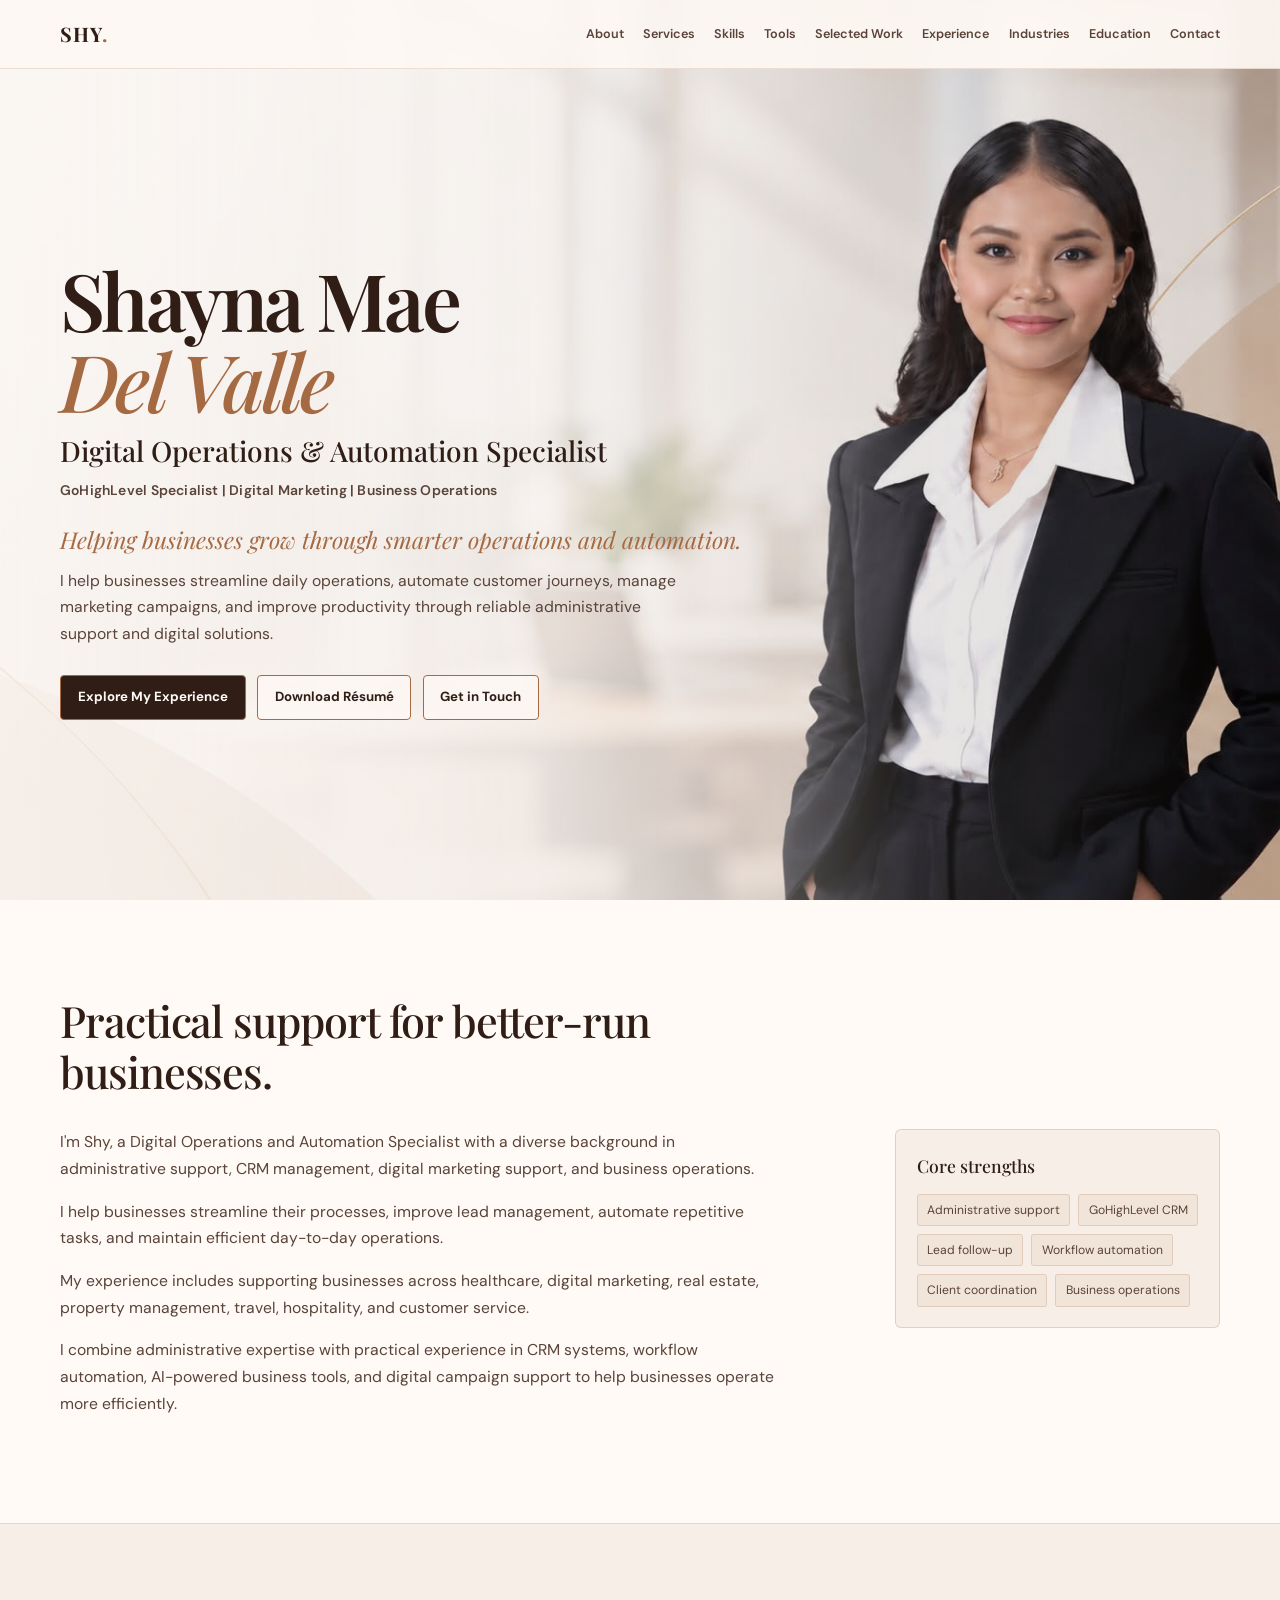
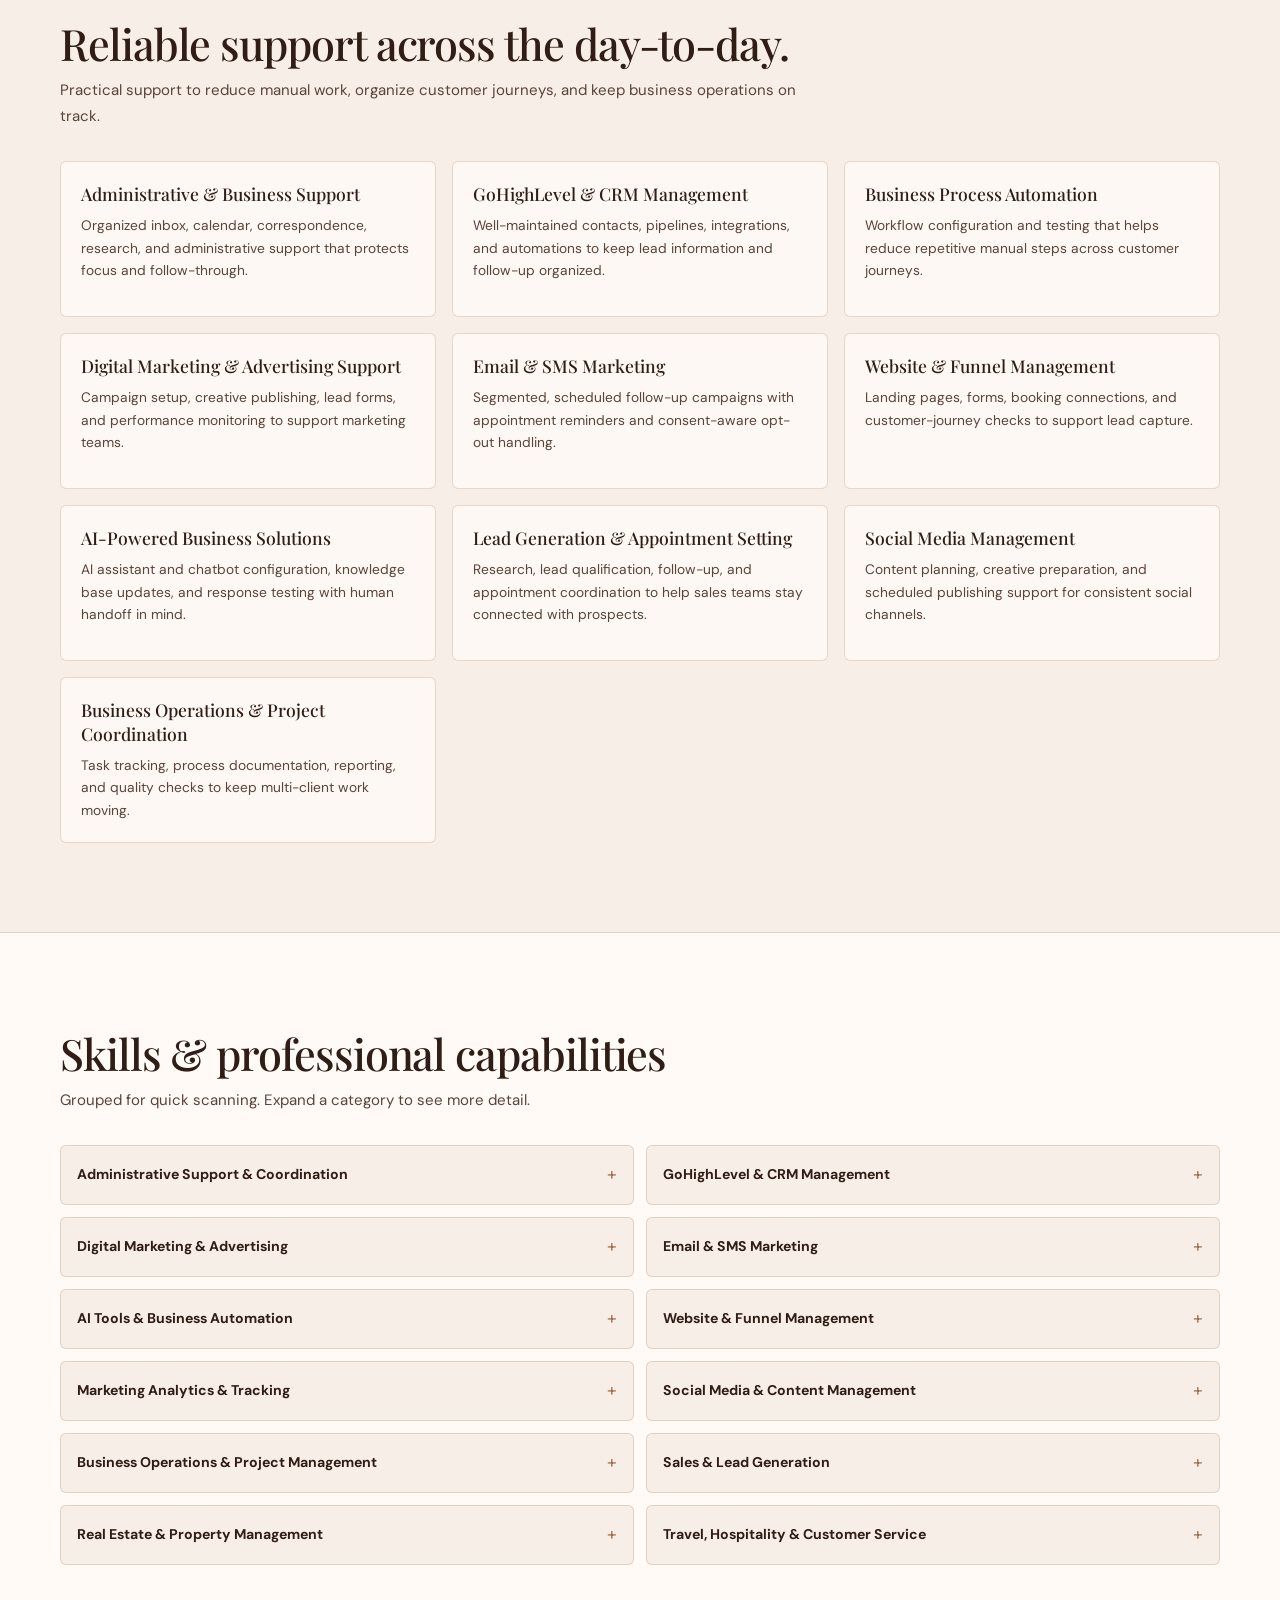
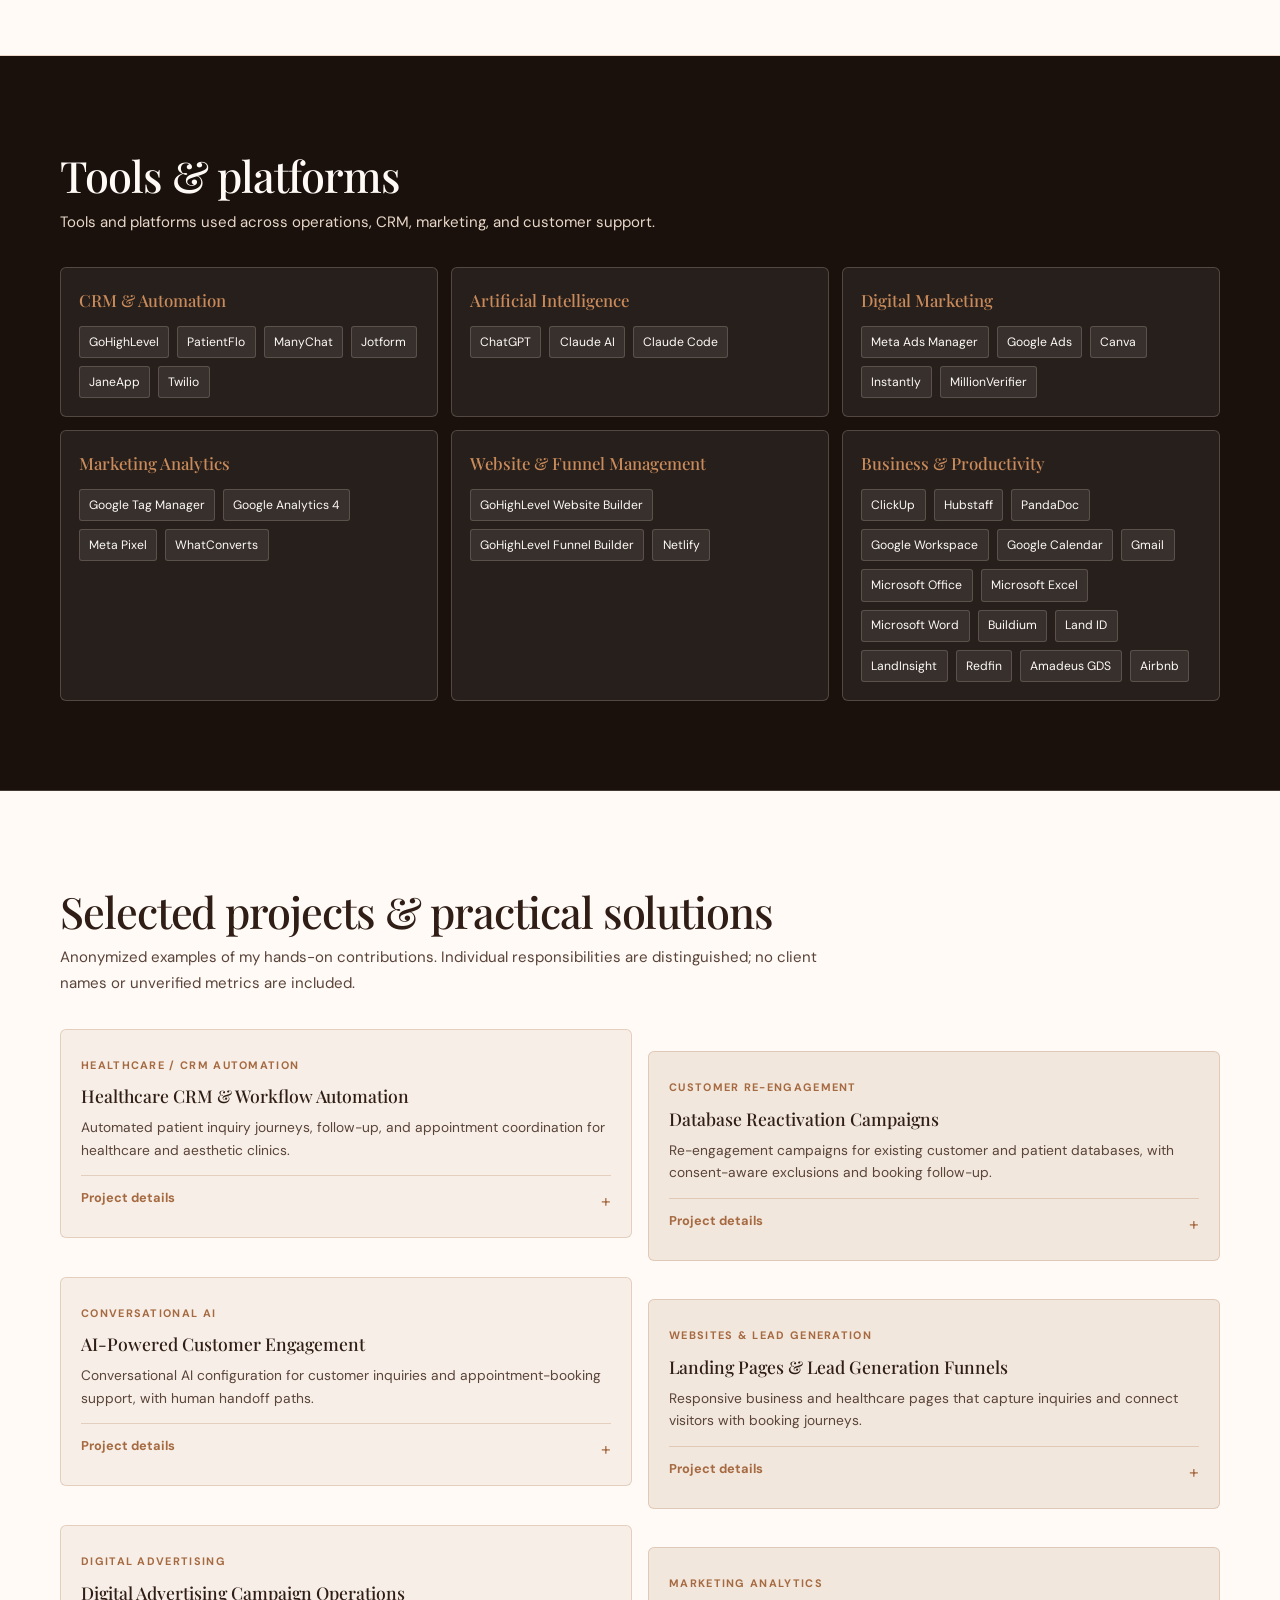
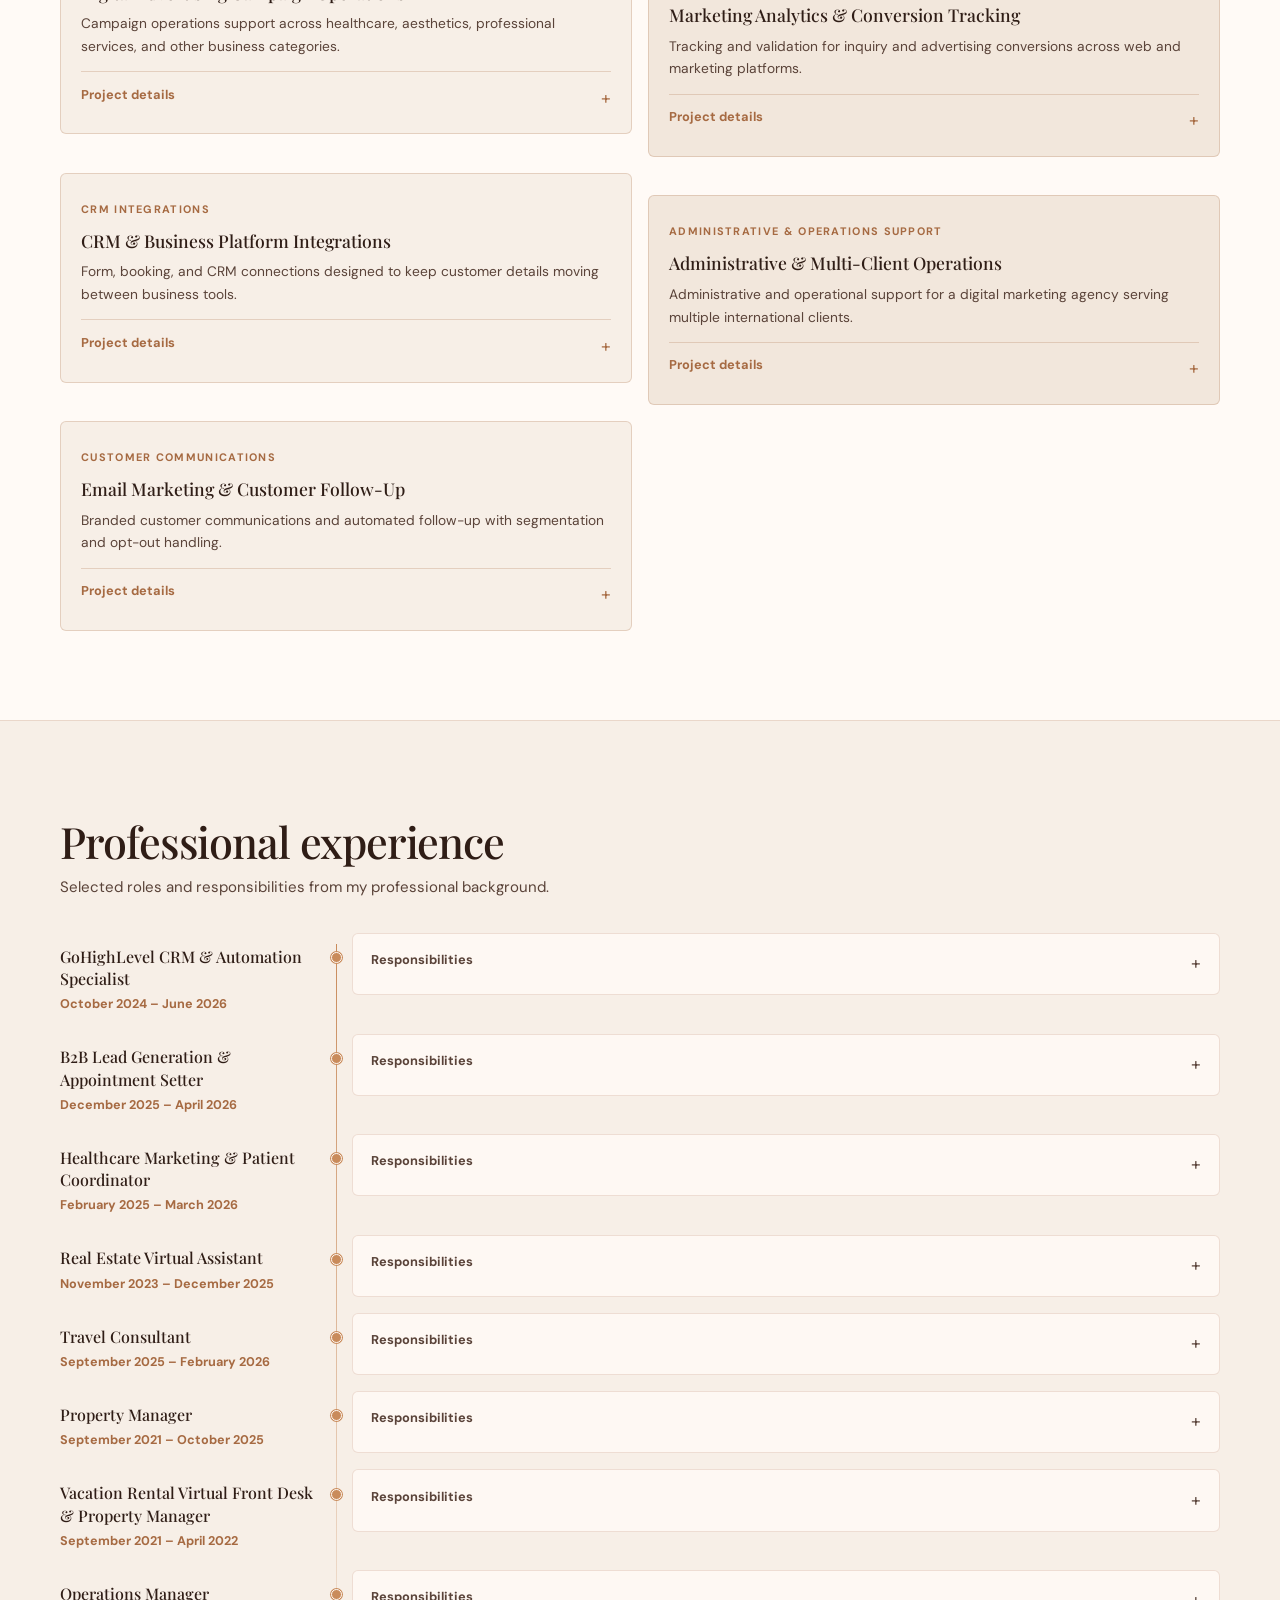
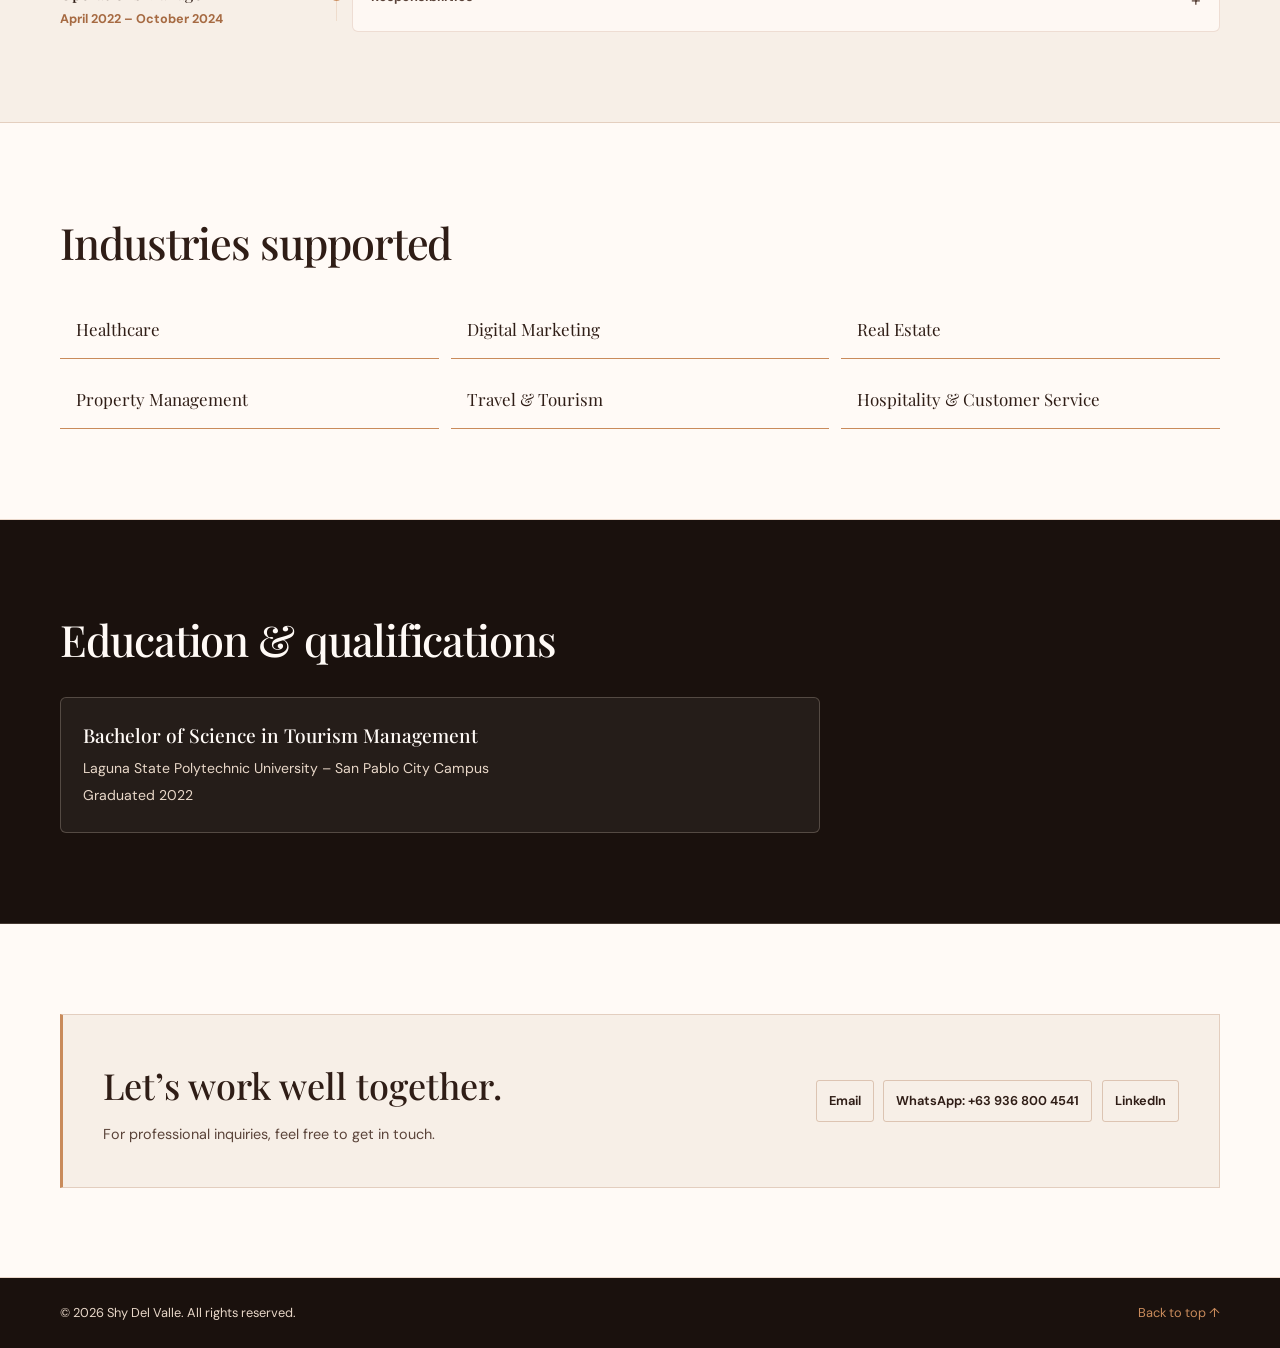
==== index.html @ bc43f256 "Add files via upload" ====
<!DOCTYPE html>
<html lang="en">
<head>
    <meta charset="UTF-8">
    <meta name="viewport" content="width=device-width, initial-scale=1">
    <meta name="description" content="Shayna Mae Del Valle is a Digital Operations & Automation Specialist with experience in administrative support, GoHighLevel CRM, marketing support, and business operations.">
    <meta name="theme-color" content="#1a110d">
    <title>Shayna Mae Del Valle | Digital Operations &amp; Automation Specialist</title>
    <link rel="stylesheet" href="portfolio.css">
    <link rel="preconnect" href="https://fonts.googleapis.com">
    <link rel="preconnect" href="https://fonts.gstatic.com" crossorigin>
    <link href="https://fonts.googleapis.com/css2?family=DM+Sans:wght@400;500;600;700&family=Playfair+Display:ital,wght@0,500;0,600;1,500;1,600&display=swap" rel="stylesheet">
</head>
<body>
    <header class="site-header">
        <div class="container nav-wrap">
            <a class="brand" href="#home" aria-label="Shy Del Valle, home">SHY<span>.</span></a>
            <nav class="site-nav" aria-label="Main navigation">
                <a href="#about">About</a>
                <a href="#services">Services</a>
                <a href="#skills">Skills</a>
                <a href="#tools">Tools</a>
                <a href="#work">Selected Work</a>
                <a href="#experience">Experience</a>
                <a href="#industries">Industries</a>
                <a href="#education">Education</a>
                <a href="#contact">Contact</a>
            </nav>
        </div>
    </header>

    <main>
        <section class="hero" id="home">
            <div class="container hero-grid">
                <div class="hero-content">
                    <h1>Shayna Mae <span>Del Valle</span></h1>
                    <p class="hero-title">Digital Operations &amp; Automation Specialist</p>
                    <p class="hero-specialties">GoHighLevel Specialist <span aria-hidden="true">|</span> Digital Marketing <span aria-hidden="true">|</span> Business Operations</p>
                    <p class="hero-manifesto">Helping businesses grow through smarter operations and automation.</p>
                    <p class="hero-copy">I help businesses streamline daily operations, automate customer journeys, manage marketing campaigns, and improve productivity through reliable administrative support and digital solutions.</p>
                    <div class="button-row">
                        <a class="button button-primary" href="#experience">Explore My Experience</a>
                        <a class="button button-quiet" href="resume-shayna-mae-del-valle.txt" download>Download Résumé</a>
                        <a class="button button-quiet" href="#contact">Get in Touch</a>
                    </div>
                </div>
            </div>
        </section>

        <section class="page-section" id="about">
            <div class="container">
                <div class="section-heading">
                    <h2>Practical support for better-run businesses.</h2>
                </div>
                <div class="about-grid">
                    <div class="about-copy">
                        <p>I'm Shy, a Digital Operations and Automation Specialist with a diverse background in administrative support, CRM management, digital marketing support, and business operations.</p>
                        <p>I help businesses streamline their processes, improve lead management, automate repetitive tasks, and maintain efficient day-to-day operations.</p>
                        <p>My experience includes supporting businesses across healthcare, digital marketing, real estate, property management, travel, hospitality, and customer service.</p>
                        <p>I combine administrative expertise with practical experience in CRM systems, workflow automation, AI-powered business tools, and digital campaign support to help businesses operate more efficiently.</p>
                    </div>
                    <aside class="fact-panel" aria-label="Core strengths">
                        <h3>Core strengths</h3>
                        <ul class="fact-list">
                            <li>Administrative support</li>
                            <li>GoHighLevel CRM</li>
                            <li>Lead follow-up</li>
                            <li>Workflow automation</li>
                            <li>Client coordination</li>
                            <li>Business operations</li>
                        </ul>
                    </aside>
                </div>
            </div>
        </section>

        <section class="page-section" id="services">
            <div class="container">
                <div class="section-heading">
                    <h2>Reliable support across the day-to-day.</h2>
                    <p>Practical support to reduce manual work, organize customer journeys, and keep business operations on track.</p>
                </div>
                <div class="card-grid">
                    <article class="service-card">
                        <h3>Administrative &amp; Business Support</h3>
                        <p>Organized inbox, calendar, correspondence, research, and administrative support that protects focus and follow-through.</p>
                    </article>
                    <article class="service-card">
                        <h3>GoHighLevel &amp; CRM Management</h3>
                        <p>Well-maintained contacts, pipelines, integrations, and automations to keep lead information and follow-up organized.</p>
                    </article>
                    <article class="service-card">
                        <h3>Business Process Automation</h3>
                        <p>Workflow configuration and testing that helps reduce repetitive manual steps across customer journeys.</p>
                    </article>
                    <article class="service-card">
                        <h3>Digital Marketing &amp; Advertising Support</h3>
                        <p>Campaign setup, creative publishing, lead forms, and performance monitoring to support marketing teams.</p>
                    </article>
                    <article class="service-card">
                        <h3>Email &amp; SMS Marketing</h3>
                        <p>Segmented, scheduled follow-up campaigns with appointment reminders and consent-aware opt-out handling.</p>
                    </article>
                    <article class="service-card">
                        <h3>Website &amp; Funnel Management</h3>
                        <p>Landing pages, forms, booking connections, and customer-journey checks to support lead capture.</p>
                    </article>
                    <article class="service-card">
                        <h3>AI-Powered Business Solutions</h3>
                        <p>AI assistant and chatbot configuration, knowledge base updates, and response testing with human handoff in mind.</p>
                    </article>
                    <article class="service-card">
                        <h3>Lead Generation &amp; Appointment Setting</h3>
                        <p>Research, lead qualification, follow-up, and appointment coordination to help sales teams stay connected with prospects.</p>
                    </article>
                    <article class="service-card">
                        <h3>Social Media Management</h3>
                        <p>Content planning, creative preparation, and scheduled publishing support for consistent social channels.</p>
                    </article>
                    <article class="service-card">
                        <h3>Business Operations &amp; Project Coordination</h3>
                        <p>Task tracking, process documentation, reporting, and quality checks to keep multi-client work moving.</p>
                    </article>
                </div>
            </div>
        </section>

        <section class="page-section" id="skills">
            <div class="container">
                <div class="section-heading">
                    <h2>Skills &amp; professional capabilities</h2>
                    <p>Grouped for quick scanning. Expand a category to see more detail.</p>
                </div>
                <div class="skills-list">
                    <details class="skill-group">
                        <summary>Administrative Support &amp; Coordination</summary>
                        <ul>
                            <li>Administrative support</li><li>Email and inbox management</li>
                            <li>Calendar management</li><li>Appointment scheduling</li>
                            <li>Meeting coordination</li><li>Business correspondence</li>
                            <li>Travel arrangements</li><li>Data entry</li><li>Online research</li>
                            <li>Document management</li><li>Presentation preparation</li>
                            <li>Task prioritization</li><li>Personal and business assistance</li>
                        </ul>
                    </details>
                    <details class="skill-group">
                        <summary>GoHighLevel &amp; CRM Management</summary>
                        <ul>
                            <li>GoHighLevel</li><li>PatientFlo</li><li>CRM setup and management</li>
                            <li>Workflow automation</li><li>Conditional logic and triggers</li>
                            <li>Pipeline and opportunity management</li><li>Contact management</li>
                            <li>Contact segmentation and tagging</li><li>Lead nurturing</li>
                            <li>Appointment booking automation</li><li>Calendar configuration</li>
                            <li>Appointment reminders and no-show follow-up</li><li>Database reactivation</li>
                            <li>Custom fields and values</li><li>Forms and surveys</li>
                            <li>DND and SMS opt-out management</li><li>A2P registration support</li>
                            <li>Multi-account CRM management</li><li>CRM troubleshooting</li>
                            <li>Webhook configuration</li><li>Third-party integrations</li>
                        </ul>
                    </details>
                    <details class="skill-group">
                        <summary>Digital Marketing &amp; Advertising</summary>
                        <ul>
                            <li>Meta Ads Manager</li><li>Facebook and Instagram advertising</li>
                            <li>Google Ads management support</li><li>Campaign setup and publishing</li>
                            <li>Retargeting</li><li>Bulk ad uploads</li><li>Ad creative management</li>
                            <li>Ad copy implementation</li><li>Audience targeting</li><li>Keyword research</li>
                            <li>Negative keyword management</li><li>Campaign budget configuration</li>
                            <li>Lead generation campaigns</li><li>Lead form configuration</li>
                            <li>Campaign performance monitoring</li><li>Creative testing support</li>
                        </ul>
                    </details>
                    <details class="skill-group">
                        <summary>Email &amp; SMS Marketing</summary>
                        <ul>
                            <li>Email marketing automation</li><li>SMS marketing automation</li>
                            <li>Automated follow-up sequences</li><li>Email template creation</li>
                            <li>Email personalization</li><li>Database reactivation campaigns</li>
                            <li>Contact list segmentation</li><li>Appointment confirmation sequences</li>
                            <li>Appointment reminder sequences</li><li>Cold email campaign support</li>
                            <li>Email verification</li><li>Email deliverability support</li>
                            <li>Unsubscribe management</li>
                            <li>Campaign scheduling</li><li>Time zone-based campaign management</li>
                        </ul>
                    </details>
                    <details class="skill-group">
                        <summary>AI Tools &amp; Business Automation</summary>
                        <ul>
                            <li>ChatGPT</li><li>Claude AI</li><li>Claude Code</li>
                            <li>Prompt engineering</li><li>GoHighLevel Conversation AI</li>
                            <li>Conversational AI configuration</li><li>AI chatbot configuration</li>
                            <li>AI knowledge base management</li><li>AI appointment booking assistants</li>
                            <li>AI response optimization</li><li>AI-assisted content creation</li>
                            <li>AI-assisted business automation</li><li>AI-assisted landing page creation</li>
                            <li>AI-assisted research and documentation</li><li>AI-assisted quality assurance</li>
                        </ul>
                    </details>
                    <details class="skill-group">
                        <summary>Website &amp; Funnel Management</summary>
                        <ul>
                            <li>GoHighLevel Website Builder</li><li>GoHighLevel Funnel Builder</li>
                            <li>Landing page creation</li><li>Lead generation and sales funnels</li>
                            <li>Thank-you pages</li><li>Website content management</li>
                            <li>Website updates and maintenance</li><li>Online booking integrations</li>
                            <li>Form integration and prefilling</li><li>Jotform</li><li>Website publishing</li>
                            <li>Netlify</li><li>Website functionality testing</li><li>Basic SEO support</li>
                            <li>Website conversion optimization support</li>
                        </ul>
                    </details>
                    <details class="skill-group">
                        <summary>Marketing Analytics &amp; Tracking</summary>
                        <ul>
                            <li>Google Tag Manager</li><li>Google Analytics 4</li>
                            <li>Google Ads conversion tracking</li><li>Meta Pixel</li><li>WhatConverts</li>
                            <li>UTM tracking</li><li>Lead attribution</li><li>Form submission tracking</li>
                            <li>Phone call and click tracking</li><li>Conversion monitoring</li>
                            <li>Campaign performance reporting</li><li>Cost per lead analysis</li>
                            <li>Cost per click analysis</li><li>Marketing data analysis</li>
                            <li>Conversion tracking validation</li>
                        </ul>
                    </details>
                    <details class="skill-group">
                        <summary>Social Media &amp; Content Management</summary>
                        <ul>
                            <li>Social media management</li><li>Content scheduling</li>
                            <li>Organic content publishing</li><li>Facebook and Instagram management</li>
                            <li>Canva</li><li>Graphic design support</li><li>Ad creative preparation</li>
                            <li>Content planning</li><li>Caption writing</li>
                            <li>Marketing content creation</li><li>Social media engagement</li>
                        </ul>
                    </details>
                    <details class="skill-group">
                        <summary>Business Operations &amp; Project Management</summary>
                        <ul>
                            <li>ClickUp project management</li><li>Multi-client account coordination</li>
                            <li>Client relationship management</li><li>SOP development and documentation</li>
                            <li>Business process improvement</li><li>Remote team coordination</li>
                            <li>Task and project management</li><li>Operational reporting</li>
                            <li>KPI monitoring</li><li>Quality assurance</li><li>Workflow testing</li>
                            <li>Client onboarding support</li><li>Project coordination</li>
                            <li>Business automation</li>
                        </ul>
                    </details>
                    <details class="skill-group">
                        <summary>Sales &amp; Lead Generation</summary>
                        <ul>
                            <li>Lead generation</li><li>Appointment setting</li><li>Lead qualification</li>
                            <li>Lead follow-up</li><li>Prospect research</li>
                            <li>Cold outreach support</li>
                            <li>Customer relationship management</li><li>Sales administrative support</li>
                        </ul>
                    </details>
                    <details class="skill-group">
                        <summary>Real Estate &amp; Property Management</summary>
                        <ul>
                            <li>Property research</li><li>Land ID</li><li>LandInsight</li><li>Redfin</li>
                            <li>Property data scrubbing</li><li>Investor lead generation</li>
                            <li>Tenant management</li><li>Rent collection and tracking</li>
                            <li>Lease management</li><li>Maintenance coordination</li>
                            <li>Financial reporting</li><li>Buildium management</li>
                        </ul>
                    </details>
                    <details class="skill-group">
                        <summary>Travel, Hospitality &amp; Customer Service</summary>
                        <ul>
                            <li>Amadeus GDS</li><li>Flight reservations</li><li>Hotel booking</li>
                            <li>Travel planning</li><li>Itinerary management</li><li>Airbnb management</li>
                            <li>Phone, email, and chat support</li><li>Patient coordination</li>
                            <li>Guest management</li><li>Customer service</li>
                        </ul>
                    </details>
                </div>
            </div>
        </section>

        <section class="page-section" id="tools">
            <div class="container">
                <div class="section-heading">
                    <h2>Tools &amp; platforms</h2>
                    <p>Tools and platforms used across operations, CRM, marketing, and customer support.</p>
                </div>
                <div class="tools-grid">
                    <div class="tool-group">
                        <h3>CRM &amp; Automation</h3>
                        <ul class="fact-list"><li>GoHighLevel</li><li>PatientFlo</li><li>ManyChat</li><li>Jotform</li><li>JaneApp</li><li>Twilio</li></ul>
                    </div>
                    <div class="tool-group">
                        <h3>Artificial Intelligence</h3>
                        <ul class="fact-list"><li>ChatGPT</li><li>Claude AI</li><li>Claude Code</li></ul>
                    </div>
                    <div class="tool-group">
                        <h3>Digital Marketing</h3>
                        <ul class="fact-list"><li>Meta Ads Manager</li><li>Google Ads</li><li>Canva</li><li>Instantly</li><li>MillionVerifier</li></ul>
                    </div>
                    <div class="tool-group">
                        <h3>Marketing Analytics</h3>
                        <ul class="fact-list"><li>Google Tag Manager</li><li>Google Analytics 4</li><li>Meta Pixel</li><li>WhatConverts</li></ul>
                    </div>
                    <div class="tool-group">
                        <h3>Website &amp; Funnel Management</h3>
                        <ul class="fact-list"><li>GoHighLevel Website Builder</li><li>GoHighLevel Funnel Builder</li><li>Netlify</li></ul>
                    </div>
                    <div class="tool-group">
                        <h3>Business &amp; Productivity</h3>
                        <ul class="fact-list"><li>ClickUp</li><li>Hubstaff</li><li>PandaDoc</li><li>Google Workspace</li><li>Google Calendar</li><li>Gmail</li><li>Microsoft Office</li><li>Microsoft Excel</li><li>Microsoft Word</li><li>Buildium</li><li>Land ID</li><li>LandInsight</li><li>Redfin</li><li>Amadeus GDS</li><li>Airbnb</li></ul>
                    </div>
                </div>
            </div>
        </section>

        <section class="page-section" id="work">
            <div class="container">
                <div class="section-heading">
                    <h2>Selected projects &amp; practical solutions</h2>
                    <p>Anonymized examples of my hands-on contributions. Individual responsibilities are distinguished; no client names or unverified metrics are included.</p>
                </div>
                <div class="project-grid">
                    <article class="project-card">
                        <span class="project-type">Healthcare / CRM automation</span>
                        <h3>Healthcare CRM &amp; Workflow Automation</h3>
                        <p>Automated patient inquiry journeys, follow-up, and appointment coordination for healthcare and aesthetic clinics.</p>
                        <details>
                            <summary>Project details</summary>
                            <div class="project-details">
                                <p><strong>Objective:</strong> Organize patient leads and provide consistent, timely follow-up.</p>
                                <p><strong>My responsibilities:</strong> Configure workflows, triggers, pipelines, segmentation, appointment calendars, reminders, no-show follow-up, DND and opt-out settings; test workflows end to end.</p>
                                <p><strong>Tools:</strong> GoHighLevel, PatientFlo, Twilio.</p>
                                <p><strong>Deliverables:</strong> CRM workflows, segmented pipelines, appointment reminders, and tested follow-up journeys.</p>
                                <p><strong>Results:</strong> No verified metrics supplied.</p>
                            </div>
                        </details>
                    </article>
                    <article class="project-card">
                        <span class="project-type">Customer re-engagement</span>
                        <h3>Database Reactivation Campaigns</h3>
                        <p>Re-engagement campaigns for existing customer and patient databases, with consent-aware exclusions and booking follow-up.</p>
                        <details>
                            <summary>Project details</summary>
                            <div class="project-details">
                                <p><strong>Objective:</strong> Reconnect with existing contacts and make it easy to respond or book.</p>
                                <p><strong>My responsibilities:</strong> Segment contacts, configure email and SMS campaigns, schedule batches, add response and booking paths, manage opt-outs and exclusions, and test before launch.</p>
                                <p><strong>Tools:</strong> GoHighLevel, PatientFlo, SMS and email automation.</p>
                                <p><strong>Deliverables:</strong> Contact segments, scheduled campaign sequences, booking links, and pre-launch checks.</p>
                                <p><strong>Results:</strong> No verified metrics supplied.</p>
                            </div>
                        </details>
                    </article>
                    <article class="project-card">
                        <span class="project-type">Conversational AI</span>
                        <h3>AI-Powered Customer Engagement</h3>
                        <p>Conversational AI configuration for customer inquiries and appointment-booking support, with human handoff paths.</p>
                        <details>
                            <summary>Project details</summary>
                            <div class="project-details">
                                <p><strong>Objective:</strong> Support common inquiries and booking requests while allowing escalation to a person.</p>
                                <p><strong>My responsibilities:</strong> Configure chatbot instructions, responses, knowledge bases, and booking assistance; add conversation guardrails and handoff processes; troubleshoot inaccurate responses and unwanted interactions.</p>
                                <p><strong>Tools:</strong> GoHighLevel Conversation AI, Claude AI, ChatGPT.</p>
                                <p><strong>Deliverables:</strong> Configured response guidance, maintained knowledge content, and tested booking and escalation flows.</p>
                                <p><strong>Results:</strong> No verified metrics supplied.</p>
                            </div>
                        </details>
                    </article>
                    <article class="project-card">
                        <span class="project-type">Websites &amp; lead generation</span>
                        <h3>Landing Pages &amp; Lead Generation Funnels</h3>
                        <p>Responsive business and healthcare pages that capture inquiries and connect visitors with booking journeys.</p>
                        <details>
                            <summary>Project details</summary>
                            <div class="project-details">
                                <p><strong>Objective:</strong> Provide a clear path from landing page to inquiry or appointment booking.</p>
                                <p><strong>My responsibilities:</strong> Create and update pages, configure forms and thank-you pages, connect calendars and CRMs, set prefilling and redirects, publish pages, and test customer journeys.</p>
                                <p><strong>Tools:</strong> Claude Code, Netlify, GoHighLevel, Jotform.</p>
                                <p><strong>Deliverables:</strong> Published landing pages, lead forms, thank-you pages, booking connections, and tested user flows.</p>
                                <p><strong>Results:</strong> No verified metrics supplied.</p>
                            </div>
                        </details>
                    </article>
                    <article class="project-card">
                        <span class="project-type">Digital advertising</span>
                        <h3>Digital Advertising Campaign Operations</h3>
                        <p>Campaign operations support across healthcare, aesthetics, professional services, and other business categories.</p>
                        <details>
                            <summary>Project details</summary>
                            <div class="project-details">
                                <p><strong>Objective:</strong> Support accurate campaign setup, publishing, and ongoing review.</p>
                                <p><strong>My responsibilities:</strong> Support Meta and Google campaign setup, upload creatives, configure campaign settings and lead forms, update ad copy and negative keywords, check campaigns before launch, monitor activity, and prepare client updates.</p>
                                <p><strong>Tools:</strong> Meta Ads Manager, Google Ads, Canva.</p>
                                <p><strong>Deliverables:</strong> Campaign configurations, published creative, lead forms, pre-launch checks, and performance updates.</p>
                                <p><strong>Results:</strong> No verified metrics supplied.</p>
                            </div>
                        </details>
                    </article>
                    <article class="project-card">
                        <span class="project-type">Marketing analytics</span>
                        <h3>Marketing Analytics &amp; Conversion Tracking</h3>
                        <p>Tracking and validation for inquiry and advertising conversions across web and marketing platforms.</p>
                        <details>
                            <summary>Project details</summary>
                            <div class="project-details">
                                <p><strong>Objective:</strong> Help teams monitor enquiry sources and check that conversion events are recorded.</p>
                                <p><strong>My responsibilities:</strong> Configure and validate tracking for thank-you pages, forms, and phone clicks; configure pixels and campaign URLs; troubleshoot discrepancies; prepare summaries using relevant lead and cost metrics.</p>
                                <p><strong>Tools:</strong> Google Tag Manager, Google Analytics 4, Google Ads, Meta Pixel, WhatConverts.</p>
                                <p><strong>Deliverables:</strong> Validated tracking events, campaign URL parameters, troubleshooting notes, and performance summaries.</p>
                                <p><strong>Results:</strong> No verified metrics supplied.</p>
                            </div>
                        </details>
                    </article>
                    <article class="project-card">
                        <span class="project-type">CRM integrations</span>
                        <h3>CRM &amp; Business Platform Integrations</h3>
                        <p>Form, booking, and CRM connections designed to keep customer details moving between business tools.</p>
                        <details>
                            <summary>Project details</summary>
                            <div class="project-details">
                                <p><strong>Objective:</strong> Reduce manual entry and support reliable lead follow-up across connected platforms.</p>
                                <p><strong>My responsibilities:</strong> Configure webhooks and form-to-CRM connections, map customer fields, support booking integrations, test lead submissions and follow-up, and troubleshoot integration issues.</p>
                                <p><strong>Tools:</strong> GoHighLevel, PatientFlo, Jotform, JaneApp, webhooks.</p>
                                <p><strong>Deliverables:</strong> Field mappings, connected forms and booking flows, and tested submission-to-follow-up paths.</p>
                                <p><strong>Results:</strong> No verified metrics supplied.</p>
                            </div>
                        </details>
                    </article>
                    <article class="project-card">
                        <span class="project-type">Administrative &amp; operations support</span>
                        <h3>Administrative &amp; Multi-Client Operations</h3>
                        <p>Administrative and operational support for a digital marketing agency serving multiple international clients.</p>
                        <details>
                            <summary>Project details</summary>
                            <div class="project-details">
                                <p><strong>Objective:</strong> Keep business communications, client requests, and implementation work organized.</p>
                                <p><strong>My responsibilities:</strong> Manage business correspondence, appointments, meetings, follow-ups, project tasks, deadlines, SOPs, operational reports, campaign updates, client requests, and quality checks before review.</p>
                                <p><strong>Tools:</strong> ClickUp, Google Workspace, Claude AI, ChatGPT, Hubstaff, PandaDoc.</p>
                                <p><strong>Deliverables:</strong> Coordinated schedules and tasks, documented processes, operational reports, campaign updates, and reviewed work submissions.</p>
                                <p><strong>Results:</strong> No verified metrics supplied.</p>
                            </div>
                        </details>
                    </article>
                    <article class="project-card">
                        <span class="project-type">Customer communications</span>
                        <h3>Email Marketing &amp; Customer Follow-Up</h3>
                        <p>Branded customer communications and automated follow-up with segmentation and opt-out handling.</p>
                        <details>
                            <summary>Project details</summary>
                            <div class="project-details">
                                <p><strong>Objective:</strong> Deliver clear, timely customer communications across email and SMS journeys.</p>
                                <p><strong>My responsibilities:</strong> Create email templates, configure personalized sequences, manage segments and schedules, set unsubscribe and opt-out handling, and test customer journeys.</p>
                                <p><strong>Tools:</strong> GoHighLevel, PatientFlo, Canva.</p>
                                <p><strong>Deliverables:</strong> Branded templates, segmented sequences, scheduled campaigns, opt-out settings, and tested communications.</p>
                                <p><strong>Results:</strong> No verified metrics supplied.</p>
                            </div>
                        </details>
                    </article>
                </div>
            </div>
        </section>

        <section class="page-section" id="experience">
            <div class="container">
                <div class="section-heading">
                    <h2>Professional experience</h2>
                    <p>Selected roles and responsibilities from my professional background.</p>
                </div>
                <div class="timeline">
                    <article class="timeline-item">
                        <div class="timeline-label"><h3>GoHighLevel CRM &amp; Automation Specialist</h3><p class="timeline-date">October 2024 – June 2026</p></div>
                        <div class="timeline-content"><details><summary>Responsibilities</summary><ul><li>Built landing pages and sales funnels using GoHighLevel.</li><li>Created automated workflows for lead nurturing and follow-ups; configured calendars, forms, pipelines, and CRM automations.</li><li>Managed contacts and sales opportunities and assisted clients with GoHighLevel setup and optimization.</li></ul></details></div>
                    </article>
                    <article class="timeline-item">
                        <div class="timeline-label"><h3>B2B Lead Generation &amp; Appointment Setter</h3><p class="timeline-date">December 2025 – April 2026</p></div>
                        <div class="timeline-content"><details><summary>Responsibilities</summary><ul><li>Conducted outbound cold calls, qualified prospects, and identified decision-makers.</li><li>Scheduled sales appointments and updated CRM records with lead and follow-up information.</li><li>Followed up with prospects through phone, email, and SMS and met daily KPIs for calls, appointments, and lead generation.</li></ul></details></div>
                    </article>
                    <article class="timeline-item">
                        <div class="timeline-label"><h3>Healthcare Marketing &amp; Patient Coordinator</h3><p class="timeline-date">February 2025 – March 2026</p></div>
                        <div class="timeline-content"><details><summary>Responsibilities</summary><ul><li>Managed patient inquiries, appointment scheduling, CRM records, and follow-ups by phone, email, and SMS.</li><li>Assisted with Meta Ads lead follow-up and conversion and improved appointment scheduling and patient communication.</li></ul></details></div>
                    </article>
                    <article class="timeline-item">
                        <div class="timeline-label"><h3>Real Estate Virtual Assistant</h3><p class="timeline-date">November 2023 – December 2025</p></div>
                        <div class="timeline-content"><details><summary>Responsibilities</summary><ul><li>Generated seller and investor leads through outbound calling, qualified property owners, and scheduled acquisition appointments.</li><li>Researched properties using Land ID, LandInsight, and Redfin; scrubbed and verified property data for lead-generation campaigns and maintained CRM pipelines.</li><li>Assisted with property management and guest communication.</li></ul></details></div>
                    </article>
                    <article class="timeline-item">
                        <div class="timeline-label"><h3>Travel Consultant</h3><p class="timeline-date">September 2025 – February 2026</p></div>
                        <div class="timeline-content"><details><summary>Responsibilities</summary><ul><li>Booked domestic and international flights using Amadeus GDS and arranged hotels and travel itineraries.</li><li>Processed reservations, confirmations, and travel documents; assisted clients with travel changes and maintained booking records.</li></ul></details></div>
                    </article>
                    <article class="timeline-item">
                        <div class="timeline-label"><h3>Property Manager</h3><p class="timeline-date">September 2021 – October 2025</p></div>
                        <div class="timeline-content"><details><summary>Responsibilities</summary><ul><li>Managed residential and commercial property operations, ensuring tenant satisfaction and property upkeep; coordinated tenant onboarding, lease renewals, and inquiries.</li><li>Used Buildium for rent tracking, lease management, maintenance coordination, and financial reporting.</li><li>Oversaw rent collection and outstanding balances; coordinated maintenance, inspections, and vendors.</li></ul></details></div>
                    </article>
                    <article class="timeline-item">
                        <div class="timeline-label"><h3>Vacation Rental Virtual Front Desk &amp; Property Manager</h3><p class="timeline-date">September 2021 – April 2022</p></div>
                        <div class="timeline-content"><details><summary>Responsibilities</summary><ul><li>Managed Airbnb listings, pricing, calendars, reservations, and guest communications.</li><li>Organized check-ins and check-outs; coordinated cleaners, maintenance personnel, and vendors.</li><li>Resolved guest concerns, maintained high guest satisfaction, and managed daily operations for multiple vacation rental properties.</li></ul></details></div>
                    </article>
                    <article class="timeline-item">
                        <div class="timeline-label"><h3>Operations Manager</h3><p class="timeline-date">April 2022 – October 2024</p></div>
                        <div class="timeline-content"><details><summary>Responsibilities</summary><ul><li>Managed daily operations for a remote Virtual Assistant team and supervised recruitment, onboarding, and staff training.</li><li>Developed SOPs to improve operational efficiency, monitored KPIs and team productivity, and coordinated directly with clients to support project success.</li><li>Managed scheduling, quality assurance, and team performance.</li></ul></details></div>
                    </article>
                </div>
            </div>
        </section>

        <section class="page-section" id="industries">
            <div class="container">
                <div class="section-heading">
                    <h2>Industries supported</h2>
                </div>
                <ul class="industry-list">
                    <li>Healthcare</li>
                    <li>Digital Marketing</li>
                    <li>Real Estate</li>
                    <li>Property Management</li>
                    <li>Travel &amp; Tourism</li>
                    <li>Hospitality &amp; Customer Service</li>
                </ul>
            </div>
        </section>

        <section class="page-section" id="education">
            <div class="container">
                <div class="section-heading">
                    <h2>Education &amp; qualifications</h2>
                </div>
                <article class="education-card">
                    <h3>Bachelor of Science in Tourism Management</h3>
                    <p>Laguna State Polytechnic University – San Pablo City Campus</p>
                    <p>Graduated 2022</p>
                </article>
            </div>
        </section>

        <section class="page-section" id="contact">
            <div class="container">
                <div class="contact-panel">
                    <div>
                        <h2>Let’s work well together.</h2>
                        <p>For professional inquiries, feel free to get in touch.</p>
                    </div>
                    <div class="contact-actions">
                        <a href="mailto:delvalleshaynamae@gmail.com">Email</a>
                        <a href="https://wa.me/639368004541" target="_blank" rel="noopener noreferrer">WhatsApp: +63 936 800 4541</a>
                        <a href="https://www.linkedin.com/in/shayna-del-valle-5985b3243/" target="_blank" rel="noopener noreferrer">LinkedIn</a>
                    </div>
                </div>
            </div>
        </section>
    </main>

    <footer class="site-footer">
        <div class="container footer-row">
            <p>© <span id="current-year">2026</span> Shy Del Valle. All rights reserved.</p>
            <a href="#home">Back to top ↑</a>
        </div>
    </footer>
    <script>
        document.getElementById('current-year').textContent = new Date().getFullYear();

        const navLinks = Array.from(document.querySelectorAll('.site-nav a'));
        const sections = document.querySelectorAll('main > section[id]');

        if ('IntersectionObserver' in window) {
            const navObserver = new IntersectionObserver((entries) => {
                const visibleSections = entries
                    .filter(entry => entry.isIntersecting)
                    .sort((a, b) => a.boundingClientRect.top - b.boundingClientRect.top);
                if (!visibleSections.length) return;

                const activeId = visibleSections[0].target.id;
                navLinks.forEach(link => {
                    const isActive = link.hash === `#${activeId}`;
                    link.classList.toggle('active', isActive);
                    if (isActive) link.setAttribute('aria-current', 'location');
                    else link.removeAttribute('aria-current');
                });
            }, { rootMargin: '-20% 0px -65% 0px' });

            sections.forEach(section => navObserver.observe(section));

            if (!window.matchMedia('(prefers-reduced-motion: reduce)').matches) {
                const revealObserver = new IntersectionObserver((entries, observer) => {
                    entries.forEach(entry => {
                        if (!entry.isIntersecting) return;
                        entry.target.classList.add('is-visible');
                        observer.unobserve(entry.target);
                    });
                }, { threshold: 0.08, rootMargin: '0px 0px -24px 0px' });

                document.documentElement.classList.add('reveal-ready');
                document.querySelectorAll('.hero-content, .page-section').forEach(section => {
                    section.classList.add('reveal');
                    revealObserver.observe(section);
                });
            }
        }
    </script>
</body>
</html>
---- portfolio.css ----
:root {
    color-scheme: light;
    --brown: #a66a42;
    --caramel: #c98b5b;
    --espresso: #2f1d16;
    --chocolate: #1a110d;
    --ivory: #fffaf6;
    --beige: #e8d7c8;
    --dark-text: #2c1d17;
    --secondary-text: #5a4339;
    --cream: #f7efe7;
    --line: rgba(166, 106, 66, 0.24);
    --content-width: 1160px;
}

* {
    box-sizing: border-box;
}

html {
    scroll-behavior: smooth;
    scroll-padding-top: 6rem;
}

body {
    position: relative;
    isolation: isolate;
    overflow-x: hidden;
    margin: 0;
    background: var(--ivory);
    color: var(--dark-text);
    font-family: "DM Sans", "Segoe UI", Arial, sans-serif;
    line-height: 1.7;
}

body::before {
    position: fixed;
    inset: 0;
    z-index: -1;
    background-image:
        linear-gradient(rgba(47, 29, 22, 0.12), rgba(47, 29, 22, 0.12)),
        url("images/VA PIC.png");
    background-position: center, 62% center;
    background-size: cover, cover;
    background-repeat: no-repeat;
    content: "";
    pointer-events: none;
}

img {
    display: block;
    max-width: 100%;
}

a {
    color: inherit;
}

a:focus-visible,
summary:focus-visible {
    outline: 2px solid var(--brown);
    outline-offset: 4px;
}

.container {
    width: min(var(--content-width), calc(100% - 3rem));
    margin-inline: auto;
}

.site-header {
    position: sticky;
    top: 0;
    z-index: 20;
    border-bottom: 1px solid rgba(166, 106, 66, 0.18);
    background: rgba(255, 250, 246, 0.91);
    backdrop-filter: blur(12px);
}

.nav-wrap {
    display: flex;
    min-height: 68px;
    align-items: center;
    justify-content: space-between;
    gap: 1.4rem;
}

.brand {
    color: var(--espresso);
    font-family: "Playfair Display", Georgia, serif;
    font-size: 1.25rem;
    font-weight: 700;
    letter-spacing: 0.05em;
    text-decoration: none;
    white-space: nowrap;
}

.brand span {
    color: var(--brown);
}

.site-nav {
    display: flex;
    align-items: center;
    gap: clamp(0.65rem, 1.5vw, 1.2rem);
}

.site-nav a {
    position: relative;
    padding: 0.45rem 0;
    color: var(--secondary-text);
    font-size: 0.79rem;
    font-weight: 600;
    text-decoration: none;
    transition: color 180ms ease;
}

.site-nav a::after {
    position: absolute;
    right: 0;
    bottom: 0.12rem;
    left: 0;
    height: 1px;
    background: var(--brown);
    content: "";
    transform: scaleX(0);
    transform-origin: left;
    transition: transform 180ms ease;
}

.site-nav a:hover,
.site-nav a.active {
    color: var(--espresso);
}

.site-nav a:hover::after,
.site-nav a.active::after {
    transform: scaleX(1);
}

.hero {
    position: relative;
    display: flex;
    min-height: min(850px, calc(100svh - 68px));
    align-items: center;
    overflow: hidden;
    padding: clamp(4rem, 9vw, 7rem) 0;
}

.hero::before {
    position: absolute;
    inset: 0;
    background: linear-gradient(
        90deg,
        rgba(255, 250, 246, 0.82) 0%,
        rgba(255, 250, 246, 0.66) 43%,
        rgba(255, 250, 246, 0.08) 72%,
        transparent 100%
    );
    content: "";
}

.hero-grid {
    position: relative;
    z-index: 1;
}

.hero-content {
    max-width: 760px;
}

.hero h1 {
    max-width: 700px;
    margin: 0.55rem 0 0.7rem;
    color: var(--espresso);
    font-family: "Playfair Display", Georgia, serif;
    font-size: clamp(3.15rem, 6.2vw, 5rem);
    font-weight: 600;
    letter-spacing: -0.045em;
    line-height: 1.02;
}

.hero h1 span {
    display: block;
    color: var(--brown);
    font-style: italic;
    font-weight: 500;
}

.hero-title {
    margin: 0;
    color: var(--espresso);
    font-family: "Playfair Display", Georgia, serif;
    font-size: clamp(1.3rem, 2.4vw, 1.75rem);
    font-weight: 500;
    line-height: 1.35;
}

.hero-specialties {
    max-width: 700px;
    margin: 0.6rem 0 1rem;
    color: var(--secondary-text);
    font-size: 0.87rem;
    font-weight: 600;
    letter-spacing: 0.015em;
}

.hero-manifesto {
    margin: 1.1rem 0 0.5rem;
    color: var(--brown);
    font-family: "Playfair Display", Georgia, serif;
    font-size: clamp(1.15rem, 2vw, 1.45rem);
    font-style: italic;
}

.hero-copy {
    max-width: 630px;
    margin: 0 0 1.7rem;
    color: var(--secondary-text);
    font-size: 0.98rem;
}

.button-row {
    display: flex;
    flex-wrap: wrap;
    gap: 0.7rem;
}

.button {
    display: inline-flex;
    min-height: 44px;
    align-items: center;
    justify-content: center;
    padding: 0.65rem 1.05rem;
    border: 1px solid var(--brown);
    border-radius: 4px;
    color: var(--espresso);
    font-size: 0.83rem;
    font-weight: 700;
    text-decoration: none;
    transition: transform 180ms ease, background 180ms ease, color 180ms ease, box-shadow 180ms ease;
}

.button:hover {
    transform: translateY(-2px);
    box-shadow: 0 5px 14px rgba(47, 29, 22, 0.12);
}

.button-primary {
    background: var(--espresso);
    color: var(--ivory);
}

.button-primary:hover {
    border-color: var(--brown);
    background: var(--brown);
}

.button-quiet {
    background: rgba(255, 250, 246, 0.68);
}

.button-quiet:hover {
    background: var(--ivory);
}

.page-section {
    padding: clamp(4.2rem, 7vw, 6.3rem) 0;
    border-bottom: 1px solid var(--line);
}

.section-heading {
    max-width: 760px;
    margin-bottom: 2rem;
}

.section-heading h2 {
    margin: 0.3rem 0 0.55rem;
    color: var(--espresso);
    font-family: "Playfair Display", Georgia, serif;
    font-size: clamp(1.9rem, 4vw, 2.7rem);
    font-weight: 500;
    letter-spacing: -0.025em;
    line-height: 1.18;
}

.section-heading p {
    margin: 0;
    color: var(--secondary-text);
    font-size: 0.94rem;
}

#about,
#skills,
#work,
#industries {
    background: var(--ivory);
}

#services,
#experience {
    background: var(--cream);
}

#tools,
#education {
    border-color: rgba(232, 215, 200, 0.2);
    background: var(--chocolate);
    color: var(--ivory);
}

#tools .section-heading h2,
#education .section-heading h2 {
    color: var(--ivory);
}

#tools .section-heading p,
#education .section-heading p {
    color: var(--beige);
}

.about-grid {
    display: grid;
    grid-template-columns: minmax(0, 1.4fr) minmax(260px, 0.6fr);
    gap: clamp(2rem, 6vw, 5rem);
    align-items: start;
}

.about-copy {
    max-width: 720px;
}

.about-copy p {
    margin: 0 0 1rem;
    color: var(--secondary-text);
    font-size: 0.98rem;
}

.fact-panel,
.service-card,
.project-card,
.skill-group,
.tool-group,
.timeline-content,
.education-card {
    border: 1px solid var(--line);
    border-radius: 6px;
}

.fact-panel {
    padding: 1.3rem;
    background: var(--cream);
}

.fact-panel h3 {
    margin: 0 0 0.8rem;
    color: var(--espresso);
    font-family: "Playfair Display", Georgia, serif;
    font-size: 1.1rem;
    font-weight: 500;
}

.fact-list {
    display: flex;
    flex-wrap: wrap;
    gap: 0.5rem;
    margin: 0;
    padding: 0;
    list-style: none;
}

.fact-list li {
    display: inline-flex;
    align-items: center;
    padding: 0.3rem 0.58rem;
    border: 1px solid rgba(166, 106, 66, 0.2);
    border-radius: 3px;
    background: rgba(232, 215, 200, 0.4);
    color: var(--secondary-text);
    font-size: 0.76rem;
}

.card-grid {
    display: grid;
    grid-template-columns: repeat(3, minmax(0, 1fr));
    gap: 1rem;
}

.service-card {
    min-height: 156px;
    padding: 1.25rem;
    background: rgba(255, 250, 246, 0.78);
    transition: transform 180ms ease, border-color 180ms ease, box-shadow 180ms ease;
}

.service-card:hover,
.project-card:hover {
    transform: translateY(-3px);
    border-color: rgba(166, 106, 66, 0.5);
    box-shadow: 0 8px 20px rgba(47, 29, 22, 0.07);
}

.service-card h3,
.project-card h3 {
    margin: 0 0 0.5rem;
    color: var(--espresso);
    font-family: "Playfair Display", Georgia, serif;
    font-size: 1.1rem;
    font-weight: 500;
    line-height: 1.35;
}

.service-card p,
.project-card > p {
    margin: 0;
    color: var(--secondary-text);
    font-size: 0.86rem;
    line-height: 1.65;
}

.skills-list {
    display: grid;
    grid-template-columns: repeat(2, minmax(0, 1fr));
    gap: 0.75rem;
}

.skill-group {
    overflow: hidden;
    background: var(--cream);
    transition: border-color 180ms ease, box-shadow 180ms ease;
}

.skill-group[open] {
    border-color: rgba(166, 106, 66, 0.48);
    box-shadow: 0 5px 14px rgba(47, 29, 22, 0.045);
}

.skill-group summary {
    display: flex;
    min-height: 58px;
    align-items: center;
    gap: 0.75rem;
    padding: 0.85rem 1rem;
    color: var(--espresso);
    cursor: pointer;
    font-size: 0.88rem;
    font-weight: 700;
    list-style: none;
}

.skill-group summary::-webkit-details-marker,
.project-card summary::-webkit-details-marker,
.timeline-content summary::-webkit-details-marker {
    display: none;
}

.skill-group summary::after {
    margin-left: auto;
    color: var(--brown);
    content: "+";
    font-family: "DM Sans", sans-serif;
    font-size: 1.1rem;
    font-weight: 400;
}

.skill-group[open] summary::after {
    content: "\2212";
}

.skill-group ul {
    display: flex;
    flex-wrap: wrap;
    gap: 0.4rem;
    margin: 0;
    padding: 0 1rem 1rem 3rem;
    list-style: none;
}

.skill-group li {
    padding: 0.24rem 0.48rem;
    border: 1px solid rgba(166, 106, 66, 0.15);
    border-radius: 3px;
    background: rgba(255, 250, 246, 0.8);
    color: var(--secondary-text);
    font-size: 0.74rem;
    line-height: 1.5;
}

.tools-grid {
    display: grid;
    grid-template-columns: repeat(3, minmax(0, 1fr));
    gap: 0.85rem;
}

.tool-group {
    padding: 1.1rem;
    border-color: rgba(232, 215, 200, 0.22);
    background: rgba(255, 250, 246, 0.06);
}

.tool-group h3 {
    margin: 0 0 0.7rem;
    color: var(--caramel);
    font-family: "Playfair Display", Georgia, serif;
    font-size: 1.05rem;
    font-weight: 500;
}

.tool-group .fact-list li {
    border-color: rgba(232, 215, 200, 0.2);
    background: rgba(255, 250, 246, 0.08);
    color: var(--ivory);
}

.project-grid {
    display: grid;
    grid-template-columns: repeat(2, minmax(0, 1fr));
    gap: 1rem;
    align-items: start;
}

.project-card {
    padding: 1.25rem;
    background: var(--cream);
    transition: transform 180ms ease, border-color 180ms ease, box-shadow 180ms ease;
}

.project-card:nth-child(even) {
    margin-top: 1.4rem;
    background: #f2e7dc;
}

.project-card .project-type {
    display: inline-block;
    margin-bottom: 0.65rem;
    color: var(--brown);
    font-size: 0.68rem;
    font-weight: 700;
    letter-spacing: 0.12em;
    text-transform: uppercase;
}

.project-card details {
    margin-top: 0.85rem;
    padding-top: 0.7rem;
    border-top: 1px solid var(--line);
}

.project-card summary,
.timeline-content summary {
    color: var(--brown);
    cursor: pointer;
    font-size: 0.8rem;
    font-weight: 700;
    list-style: none;
}

.project-card summary::after,
.timeline-content summary::after {
    float: right;
    content: "+";
    font-size: 1.1rem;
    font-weight: 400;
}

.project-card details[open] summary::after,
.timeline-content details[open] summary::after {
    content: "\2212";
}

.project-details {
    display: grid;
    gap: 0.5rem;
    margin-top: 0.75rem;
}

.project-card .project-details p {
    margin: 0;
    color: var(--secondary-text);
    font-size: 0.82rem;
    line-height: 1.6;
}

.project-details strong {
    color: var(--dark-text);
}

.timeline {
    position: relative;
    display: grid;
    gap: 1rem;
}

.timeline::before {
    position: absolute;
    top: 0.7rem;
    bottom: 0.7rem;
    left: 276px;
    width: 1px;
    background: linear-gradient(var(--caramel), rgba(201, 139, 91, 0.18));
    content: "";
}

.timeline-item {
    position: relative;
    display: grid;
    grid-template-columns: 260px minmax(0, 1fr);
    gap: 2rem;
    align-items: start;
}

.timeline-item::before {
    position: absolute;
    top: 1.2rem;
    left: 271px;
    width: 9px;
    height: 9px;
    border: 1px solid var(--ivory);
    border-radius: 50%;
    background: var(--caramel);
    box-shadow: 0 0 0 1px var(--caramel);
    content: "";
}

.timeline-label {
    padding: 0.8rem 0 0.2rem;
}

.timeline-label h3 {
    margin: 0 0 0.3rem;
    color: var(--espresso);
    font-family: "Playfair Display", Georgia, serif;
    font-size: 1rem;
    font-weight: 500;
    line-height: 1.4;
}

.timeline-date {
    margin: 0;
    color: var(--brown);
    font-size: 0.79rem;
    font-weight: 700;
    line-height: 1.5;
}

.timeline-company {
    margin: 0.15rem 0 0.3rem;
    color: var(--secondary-text);
    font-size: 0.83rem;
    font-weight: 650;
}

.timeline-content {
    padding: 0.95rem 1.1rem;
    border-color: rgba(166, 106, 66, 0.18);
    background: rgba(255, 250, 246, 0.84);
}

.timeline-content summary {
    color: var(--secondary-text);
}

.timeline-content ul {
    margin: 0.7rem 0 0;
    padding-left: 1.1rem;
    color: var(--secondary-text);
    font-size: 0.85rem;
}

.timeline-content li + li {
    margin-top: 0.28rem;
}

.industry-list {
    display: grid;
    grid-template-columns: repeat(3, minmax(0, 1fr));
    gap: 0.75rem;
    margin: 0;
    padding: 0;
    list-style: none;
}

.industry-list li {
    padding: 0.9rem 1rem;
    border-bottom: 1px solid var(--caramel);
    color: var(--espresso);
    font-family: "Playfair Display", Georgia, serif;
    font-size: 1.06rem;
}

.education-card {
    max-width: 760px;
    padding: 1.3rem 1.4rem;
    border-color: rgba(232, 215, 200, 0.24);
    background: rgba(255, 250, 246, 0.05);
}

.education-card h3 {
    margin: 0 0 0.35rem;
    color: var(--ivory);
    font-family: "Playfair Display", Georgia, serif;
    font-size: 1.2rem;
    font-weight: 500;
}

.education-card p {
    margin: 0.2rem 0;
    color: var(--beige);
    font-size: 0.88rem;
}

.contact-panel {
    display: flex;
    align-items: center;
    justify-content: space-between;
    gap: 2rem;
    padding: clamp(1.4rem, 4vw, 2.5rem);
    border: 1px solid var(--line);
    border-left: 3px solid var(--caramel);
    background: var(--cream);
}

.contact-panel h2 {
    margin: 0 0 0.4rem;
    color: var(--espresso);
    font-family: "Playfair Display", Georgia, serif;
    font-size: clamp(1.7rem, 3vw, 2.25rem);
    font-weight: 500;
}

.contact-panel p {
    margin: 0;
    color: var(--secondary-text);
    font-size: 0.9rem;
}

.contact-actions {
    display: flex;
    flex-wrap: wrap;
    gap: 0.6rem;
}

.contact-actions a {
    display: inline-flex;
    min-height: 42px;
    align-items: center;
    gap: 0.45rem;
    padding: 0.5rem 0.75rem;
    border: 1px solid rgba(166, 106, 66, 0.32);
    border-radius: 3px;
    color: var(--espresso);
    font-size: 0.8rem;
    font-weight: 650;
    text-decoration: none;
    transition: background 180ms ease, color 180ms ease, border-color 180ms ease;
}

.contact-actions a:hover {
    border-color: var(--espresso);
    background: var(--espresso);
    color: var(--ivory);
}

.site-footer {
    padding: 1.5rem 0;
    background: var(--chocolate);
    color: var(--beige);
    font-size: 0.8rem;
}

.footer-row {
    display: flex;
    justify-content: space-between;
    gap: 1rem;
}

.footer-row p {
    margin: 0;
}

.footer-row a {
    color: var(--caramel);
    text-decoration: none;
}

.reveal-ready .reveal {
    opacity: 0;
    transform: translateY(12px);
    transition: opacity 480ms ease, transform 480ms ease;
}

.reveal-ready .reveal.is-visible {
    opacity: 1;
    transform: translateY(0);
}

@media (max-width: 980px) {
    .nav-wrap {
        min-height: 64px;
        align-items: flex-start;
        flex-direction: column;
        justify-content: center;
        gap: 0.1rem;
        padding-block: 0.55rem;
    }

    .site-nav {
        width: 100%;
        gap: 1rem;
        overflow-x: auto;
        padding: 0.15rem 0 0.25rem;
        scrollbar-width: thin;
    }

    .site-nav a {
        flex: 0 0 auto;
        font-size: 0.76rem;
    }

    .timeline {
        gap: 0.9rem;
    }

    .timeline::before {
        left: 226px;
    }

    .timeline-item {
        grid-template-columns: 210px minmax(0, 1fr);
        gap: 1.2rem;
    }

    .timeline-item::before {
        left: 221px;
    }
}

@media (max-width: 700px) {
    .container {
        width: min(100% - 2rem, var(--content-width));
    }

    .hero {
        min-height: calc(100svh - 88px);
        padding: 1.5rem 0;
    }

    .hero::before {
        background: linear-gradient(90deg, rgba(255, 250, 246, 0.62), rgba(255, 250, 246, 0.28));
    }

    body::before {
        background-position: center, 78% center;
    }

    .hero-content {
        padding: clamp(1rem, 4vw, 1.35rem);
        border: 1px solid rgba(166, 106, 66, 0.24);
        background: rgba(255, 250, 246, 0.96);
    }

    .hero h1 {
        font-size: clamp(2.65rem, 11vw, 3.8rem);
    }

    .hero-title {
        font-size: 1.18rem;
    }

    .hero-specialties {
        margin: 0.4rem 0 0.7rem;
        font-size: 0.75rem;
        line-height: 1.5;
    }

    .hero-manifesto {
        margin: 0.7rem 0 0.35rem;
        font-size: 1.1rem;
    }

    .hero-copy {
        margin-bottom: 1rem;
        font-size: 0.88rem;
        line-height: 1.55;
    }

    .button-row .button {
        flex: 1 1 100%;
    }

    .page-section {
        padding: 3.6rem 0;
    }

    .about-grid,
    .skills-list,
    .project-grid,
    .card-grid,
    .tools-grid,
    .industry-list {
        grid-template-columns: 1fr;
    }

    .service-card {
        min-height: 0;
    }

    .project-card:nth-child(even) {
        margin-top: 0;
    }

    .timeline::before {
        left: 0;
    }

    .timeline-item {
        grid-template-columns: 1fr;
        gap: 0.25rem;
        padding-left: 1.2rem;
    }

    .timeline-item::before {
        top: 1rem;
        left: -4px;
    }

    .timeline-label {
        padding: 0.3rem 0;
    }

    .contact-panel,
    .footer-row {
        align-items: flex-start;
        flex-direction: column;
    }

    .contact-actions {
        width: 100%;
    }

    .contact-actions a {
        flex: 1 1 auto;
        justify-content: center;
    }
}

@media (max-width: 380px) {
    .site-nav {
        gap: 0.8rem;
    }

    .hero h1 {
        font-size: 2.45rem;
    }
}

@media (prefers-reduced-motion: reduce) {
    *,
    *::before,
    *::after {
        scroll-behavior: auto !important;
        transition-duration: 0.01ms !important;
        animation-duration: 0.01ms !important;
        animation-iteration-count: 1 !important;
    }

    .reveal-ready .reveal {
        opacity: 1;
        transform: none;
    }
}
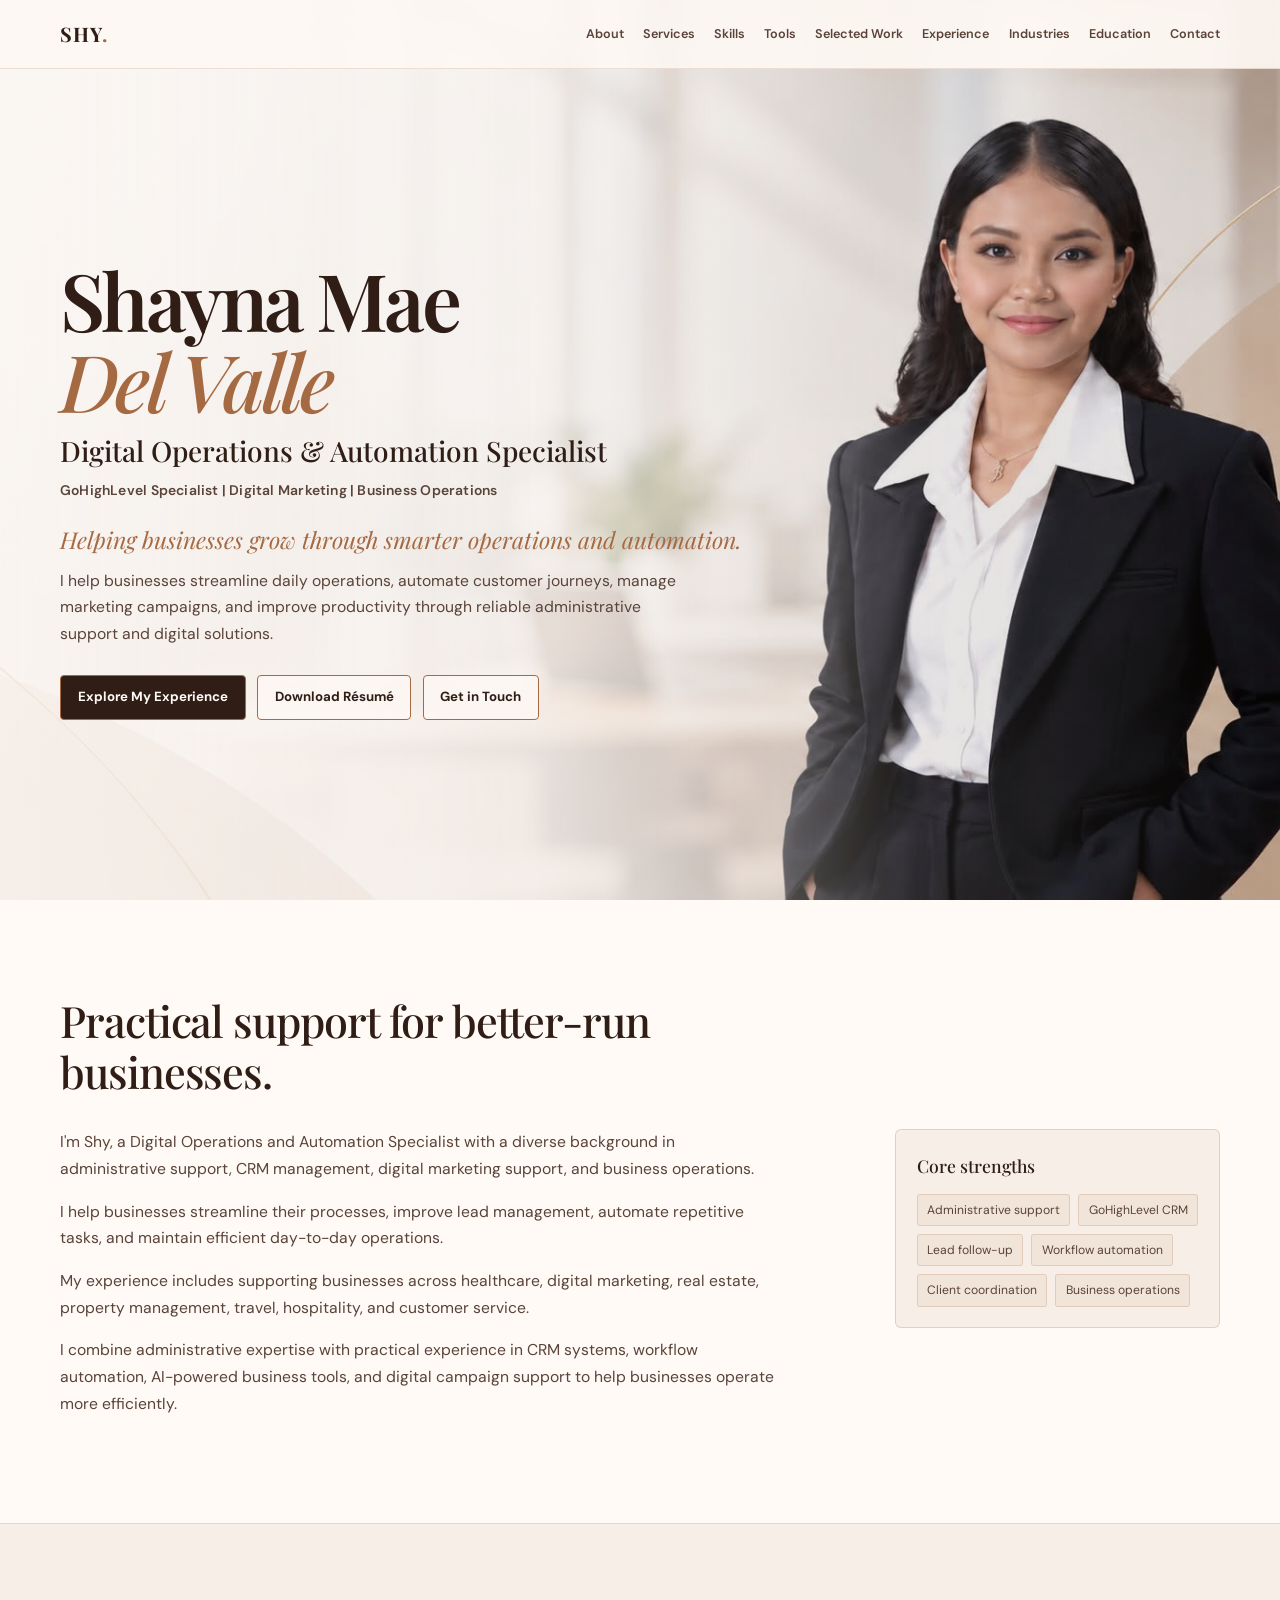
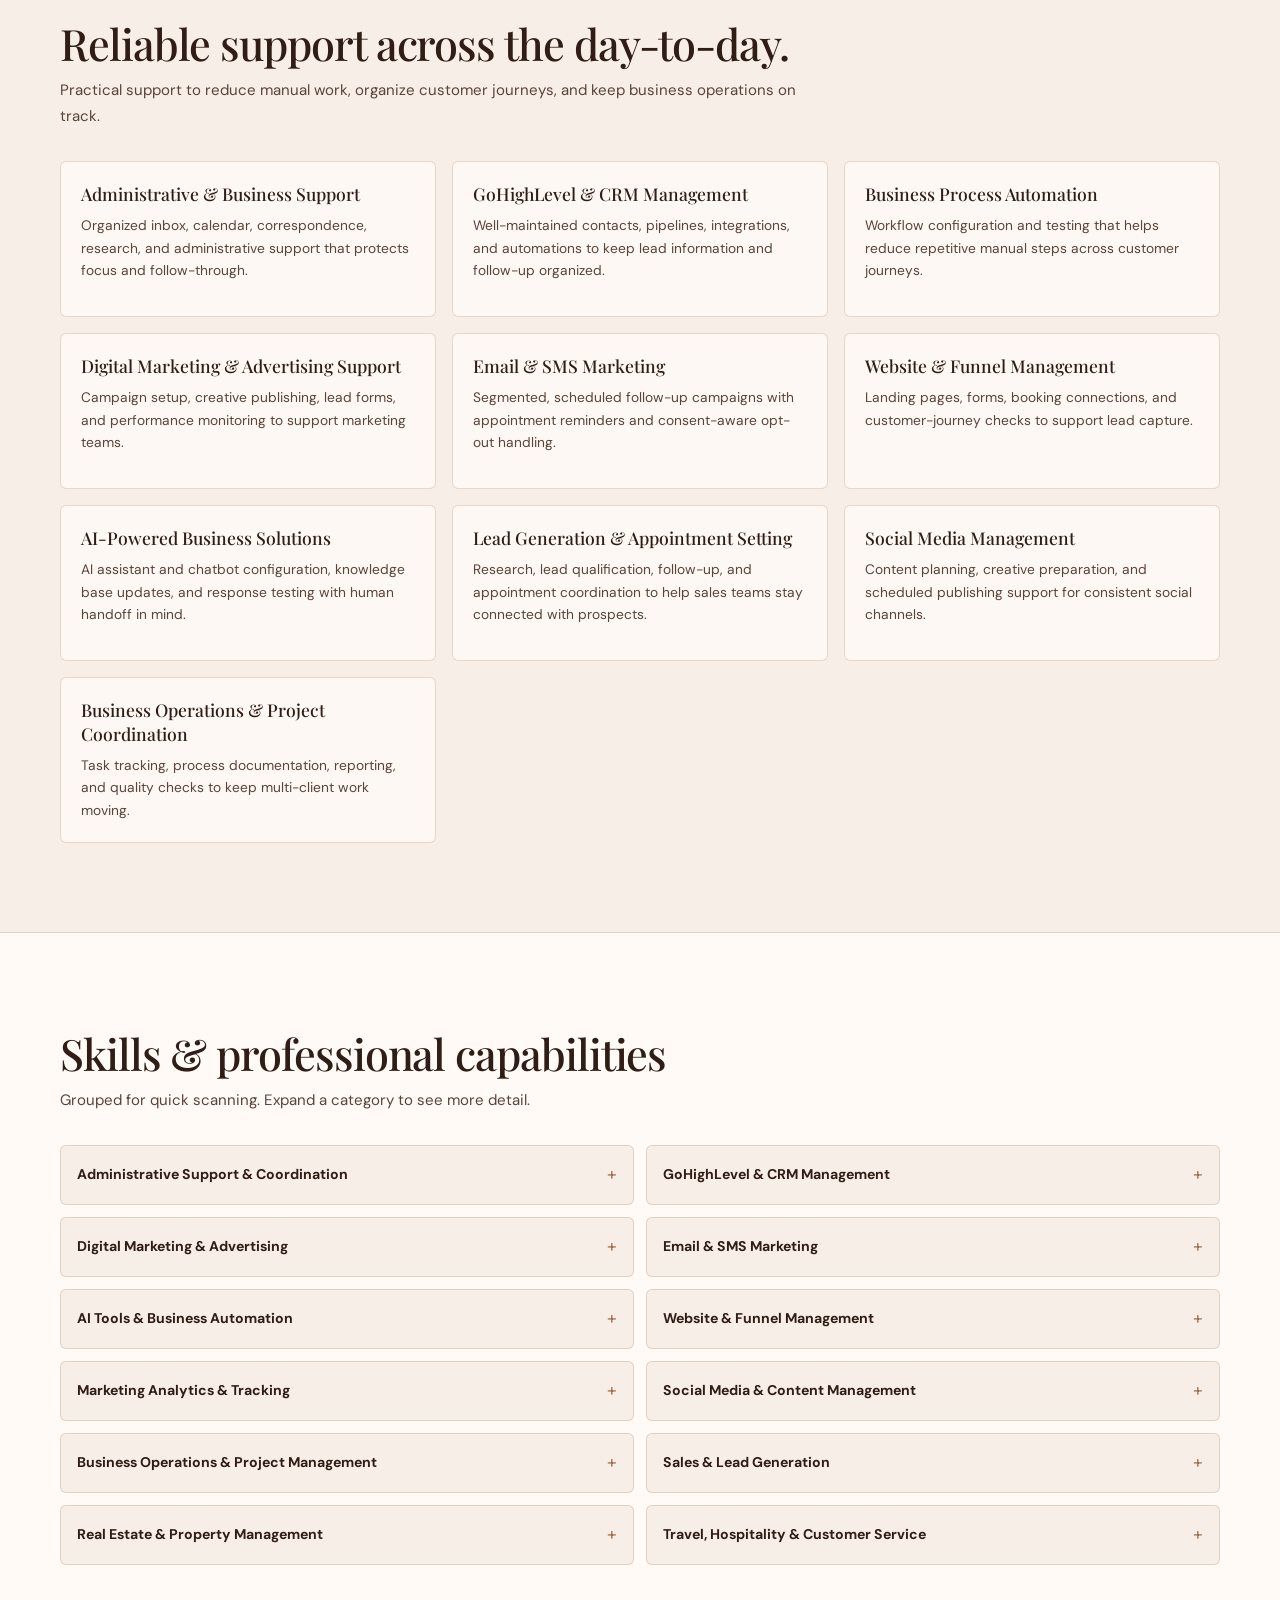
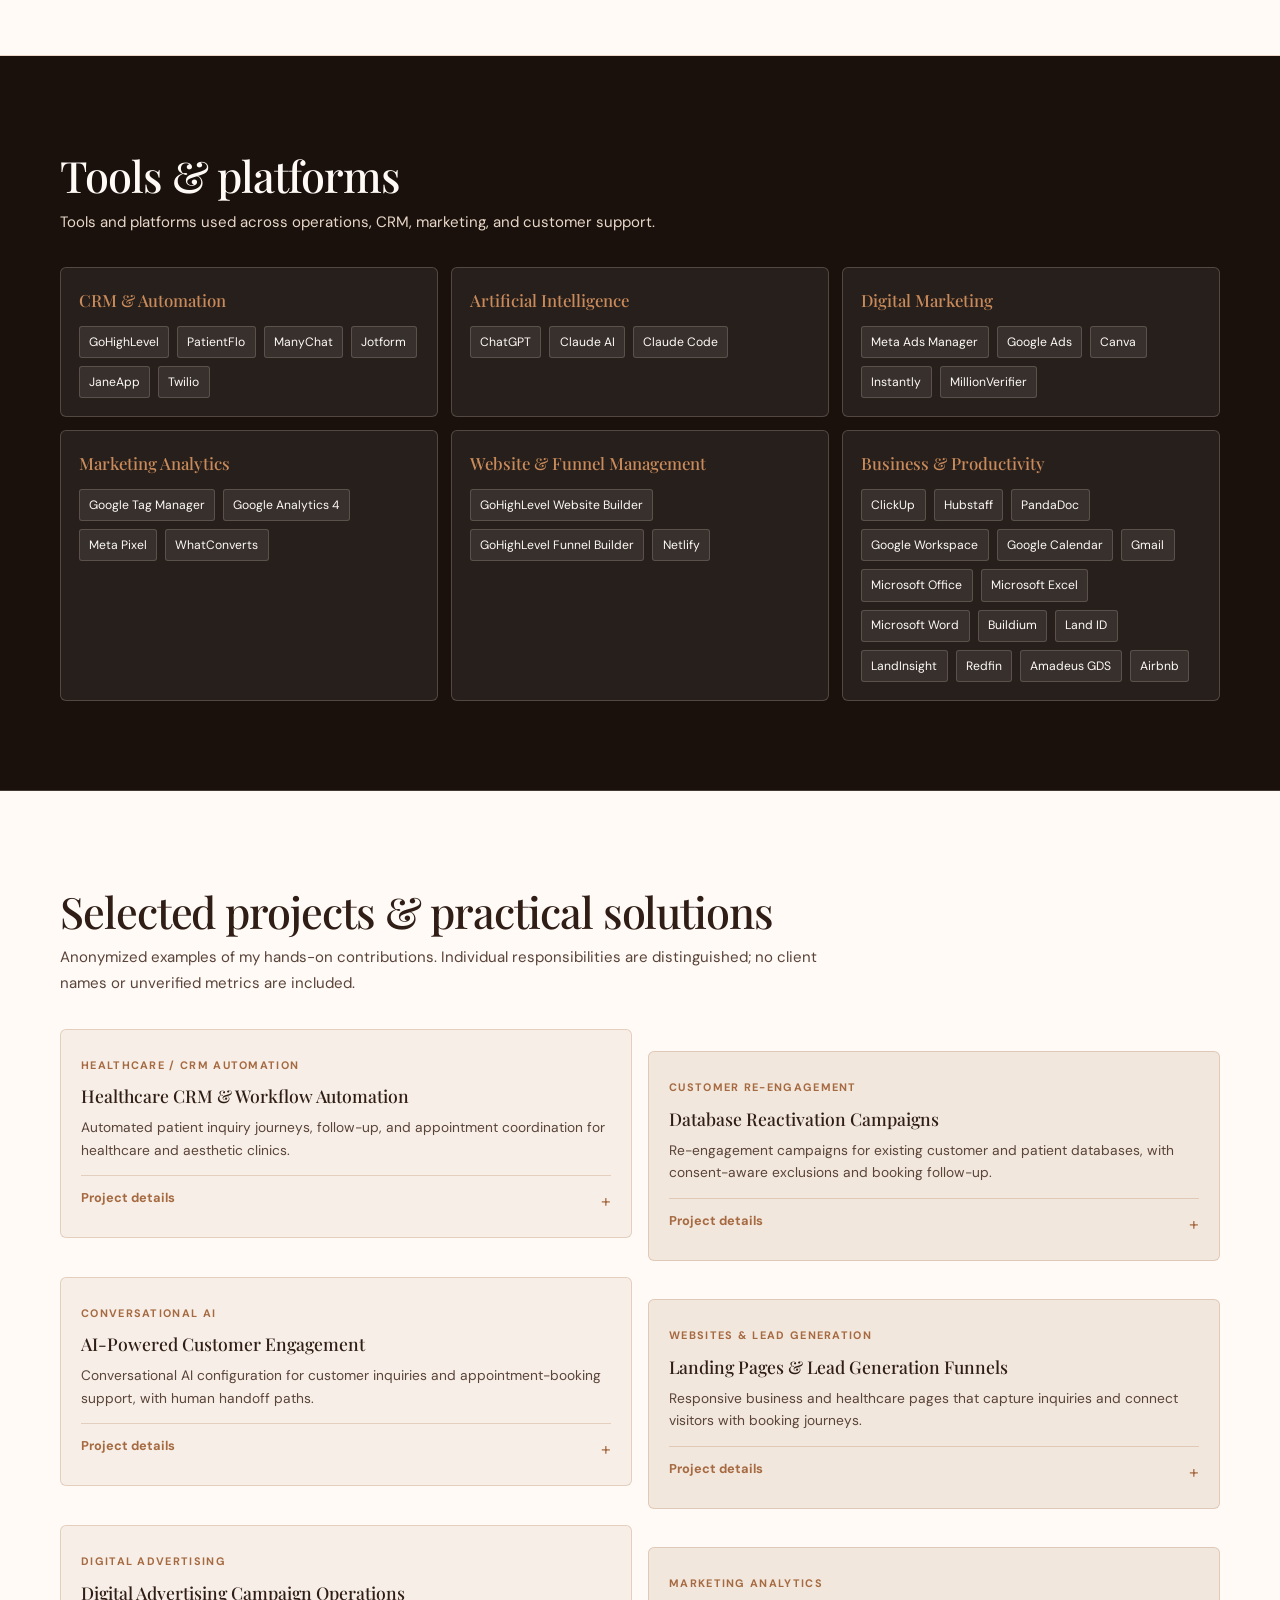
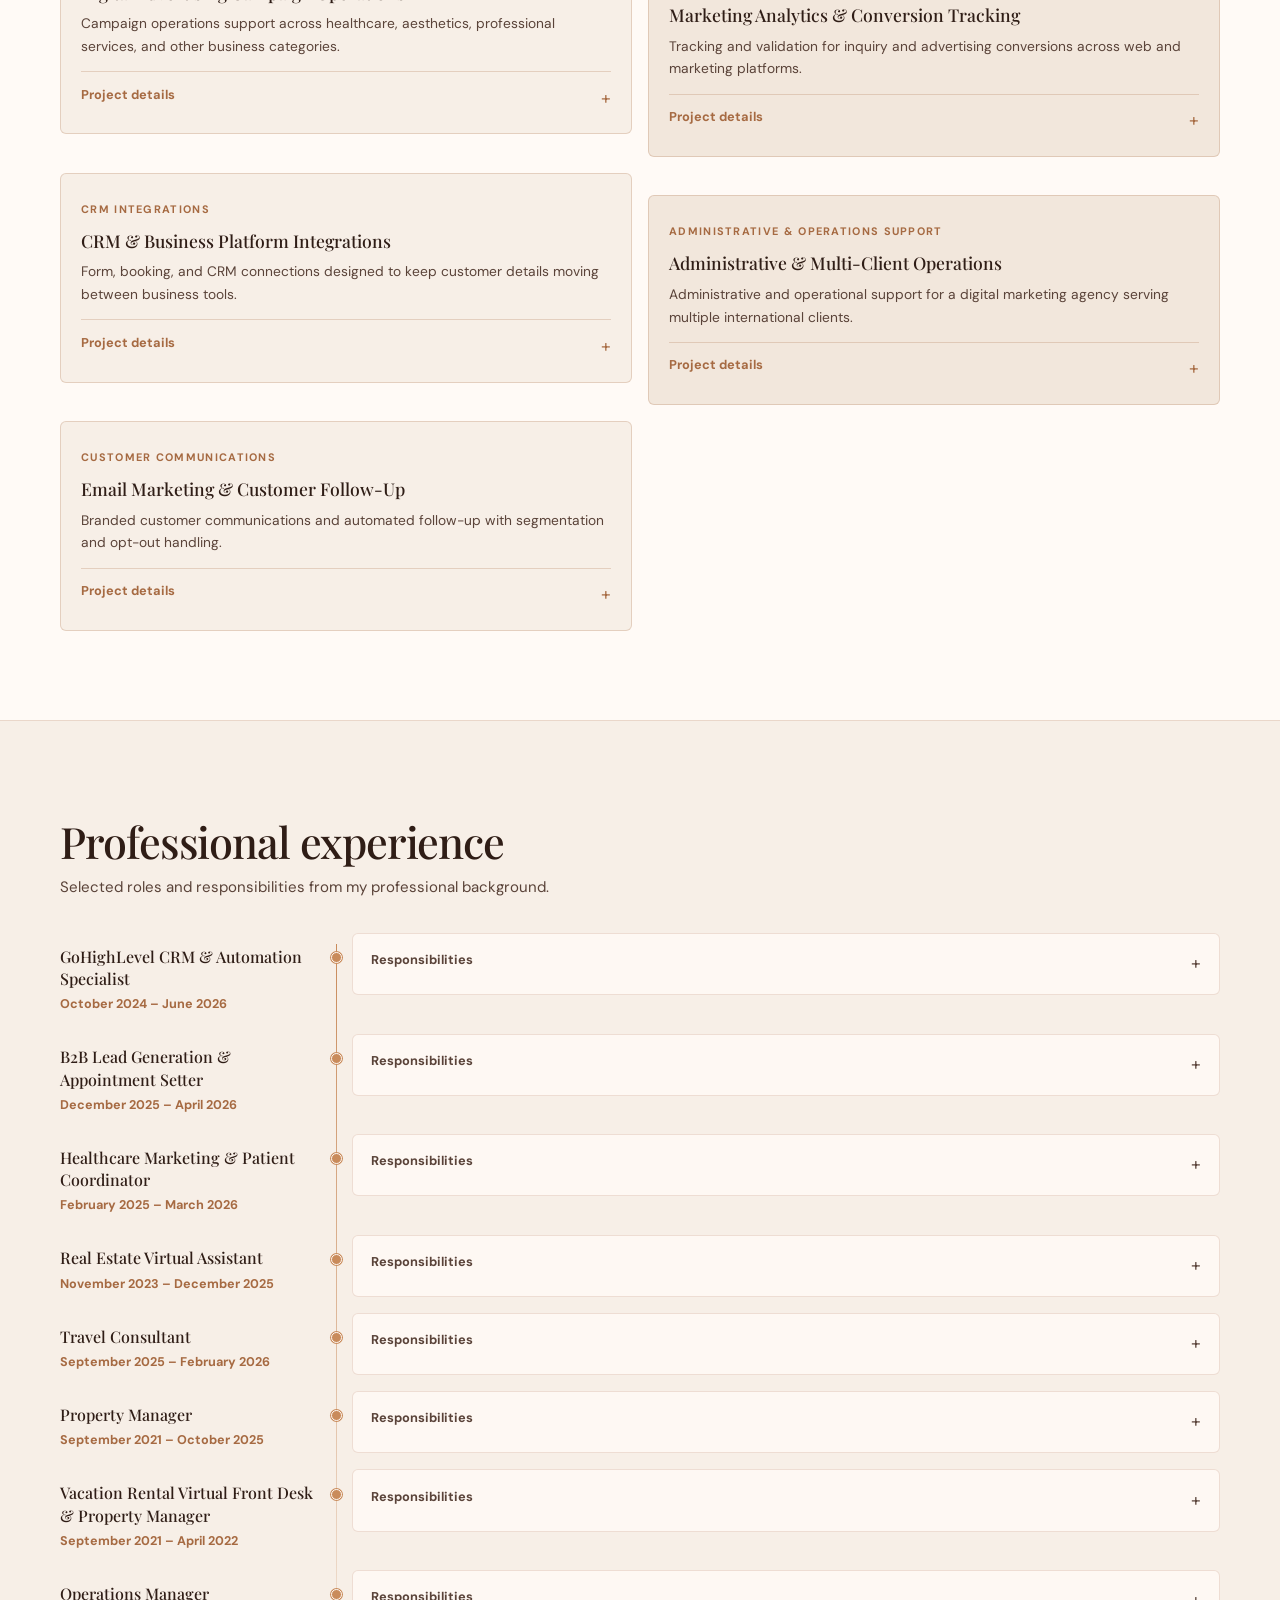
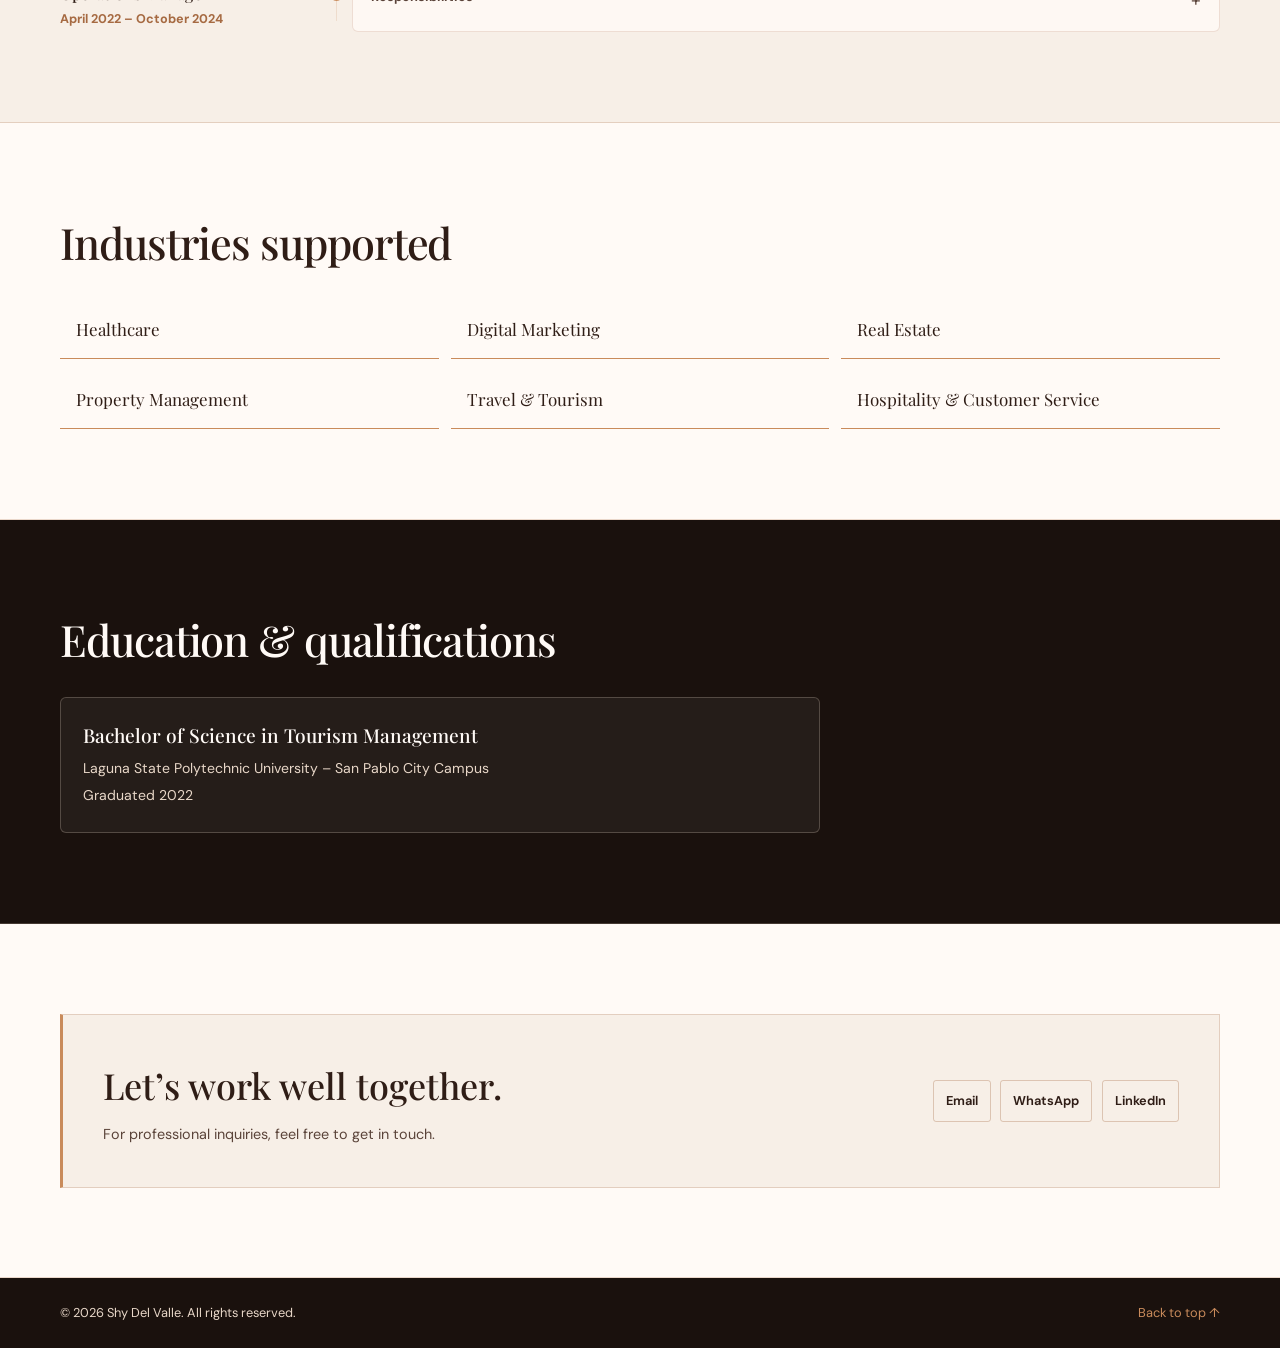
==== commit e8a2c2fa: "Update portfolio contact details Remove the unverified results placeholders and update the WhatsApp " ====
--- a/index.html
+++ b/index.html
@@ -326,7 +326,6 @@
                                 <p><strong>My responsibilities:</strong> Configure workflows, triggers, pipelines, segmentation, appointment calendars, reminders, no-show follow-up, DND and opt-out settings; test workflows end to end.</p>
                                 <p><strong>Tools:</strong> GoHighLevel, PatientFlo, Twilio.</p>
                                 <p><strong>Deliverables:</strong> CRM workflows, segmented pipelines, appointment reminders, and tested follow-up journeys.</p>
-                                <p><strong>Results:</strong> No verified metrics supplied.</p>
                             </div>
                         </details>
                     </article>
@@ -341,7 +340,6 @@
                                 <p><strong>My responsibilities:</strong> Segment contacts, configure email and SMS campaigns, schedule batches, add response and booking paths, manage opt-outs and exclusions, and test before launch.</p>
                                 <p><strong>Tools:</strong> GoHighLevel, PatientFlo, SMS and email automation.</p>
                                 <p><strong>Deliverables:</strong> Contact segments, scheduled campaign sequences, booking links, and pre-launch checks.</p>
-                                <p><strong>Results:</strong> No verified metrics supplied.</p>
                             </div>
                         </details>
                     </article>
@@ -356,7 +354,6 @@
                                 <p><strong>My responsibilities:</strong> Configure chatbot instructions, responses, knowledge bases, and booking assistance; add conversation guardrails and handoff processes; troubleshoot inaccurate responses and unwanted interactions.</p>
                                 <p><strong>Tools:</strong> GoHighLevel Conversation AI, Claude AI, ChatGPT.</p>
                                 <p><strong>Deliverables:</strong> Configured response guidance, maintained knowledge content, and tested booking and escalation flows.</p>
-                                <p><strong>Results:</strong> No verified metrics supplied.</p>
                             </div>
                         </details>
                     </article>
@@ -371,7 +368,6 @@
                                 <p><strong>My responsibilities:</strong> Create and update pages, configure forms and thank-you pages, connect calendars and CRMs, set prefilling and redirects, publish pages, and test customer journeys.</p>
                                 <p><strong>Tools:</strong> Claude Code, Netlify, GoHighLevel, Jotform.</p>
                                 <p><strong>Deliverables:</strong> Published landing pages, lead forms, thank-you pages, booking connections, and tested user flows.</p>
-                                <p><strong>Results:</strong> No verified metrics supplied.</p>
                             </div>
                         </details>
                     </article>
@@ -386,7 +382,6 @@
                                 <p><strong>My responsibilities:</strong> Support Meta and Google campaign setup, upload creatives, configure campaign settings and lead forms, update ad copy and negative keywords, check campaigns before launch, monitor activity, and prepare client updates.</p>
                                 <p><strong>Tools:</strong> Meta Ads Manager, Google Ads, Canva.</p>
                                 <p><strong>Deliverables:</strong> Campaign configurations, published creative, lead forms, pre-launch checks, and performance updates.</p>
-                                <p><strong>Results:</strong> No verified metrics supplied.</p>
                             </div>
                         </details>
                     </article>
@@ -401,7 +396,6 @@
                                 <p><strong>My responsibilities:</strong> Configure and validate tracking for thank-you pages, forms, and phone clicks; configure pixels and campaign URLs; troubleshoot discrepancies; prepare summaries using relevant lead and cost metrics.</p>
                                 <p><strong>Tools:</strong> Google Tag Manager, Google Analytics 4, Google Ads, Meta Pixel, WhatConverts.</p>
                                 <p><strong>Deliverables:</strong> Validated tracking events, campaign URL parameters, troubleshooting notes, and performance summaries.</p>
-                                <p><strong>Results:</strong> No verified metrics supplied.</p>
                             </div>
                         </details>
                     </article>
@@ -416,7 +410,6 @@
                                 <p><strong>My responsibilities:</strong> Configure webhooks and form-to-CRM connections, map customer fields, support booking integrations, test lead submissions and follow-up, and troubleshoot integration issues.</p>
                                 <p><strong>Tools:</strong> GoHighLevel, PatientFlo, Jotform, JaneApp, webhooks.</p>
                                 <p><strong>Deliverables:</strong> Field mappings, connected forms and booking flows, and tested submission-to-follow-up paths.</p>
-                                <p><strong>Results:</strong> No verified metrics supplied.</p>
                             </div>
                         </details>
                     </article>
@@ -431,7 +424,6 @@
                                 <p><strong>My responsibilities:</strong> Manage business correspondence, appointments, meetings, follow-ups, project tasks, deadlines, SOPs, operational reports, campaign updates, client requests, and quality checks before review.</p>
                                 <p><strong>Tools:</strong> ClickUp, Google Workspace, Claude AI, ChatGPT, Hubstaff, PandaDoc.</p>
                                 <p><strong>Deliverables:</strong> Coordinated schedules and tasks, documented processes, operational reports, campaign updates, and reviewed work submissions.</p>
-                                <p><strong>Results:</strong> No verified metrics supplied.</p>
                             </div>
                         </details>
                     </article>
@@ -446,7 +438,6 @@
                                 <p><strong>My responsibilities:</strong> Create email templates, configure personalized sequences, manage segments and schedules, set unsubscribe and opt-out handling, and test customer journeys.</p>
                                 <p><strong>Tools:</strong> GoHighLevel, PatientFlo, Canva.</p>
                                 <p><strong>Deliverables:</strong> Branded templates, segmented sequences, scheduled campaigns, opt-out settings, and tested communications.</p>
-                                <p><strong>Results:</strong> No verified metrics supplied.</p>
                             </div>
                         </details>
                     </article>
@@ -535,7 +526,7 @@
                     </div>
                     <div class="contact-actions">
                         <a href="mailto:delvalleshaynamae@gmail.com">Email</a>
-                        <a href="https://wa.me/639368004541" target="_blank" rel="noopener noreferrer">WhatsApp: +63 936 800 4541</a>
+                        <a href="https://wa.me/639353333306" target="_blank" rel="noopener noreferrer">WhatsApp</a>
                         <a href="https://www.linkedin.com/in/shayna-del-valle-5985b3243/" target="_blank" rel="noopener noreferrer">LinkedIn</a>
                     </div>
                 </div>
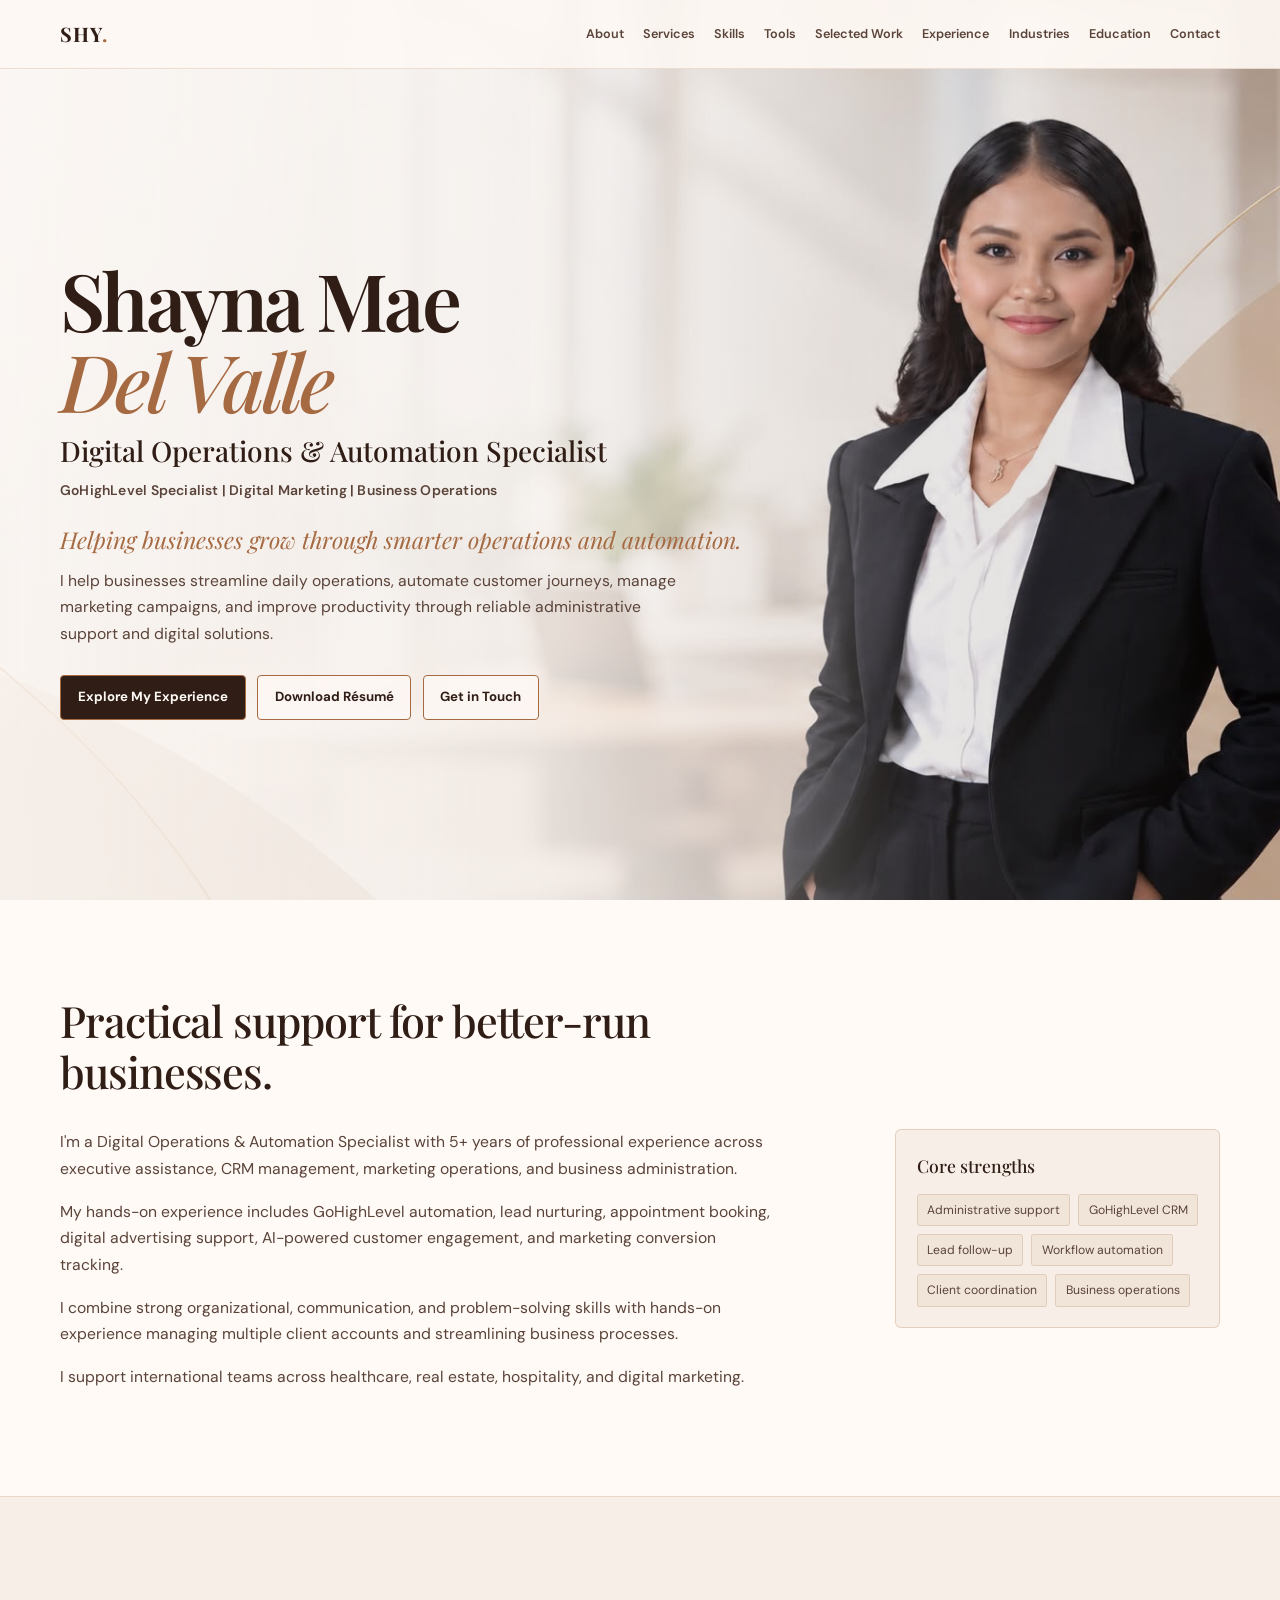
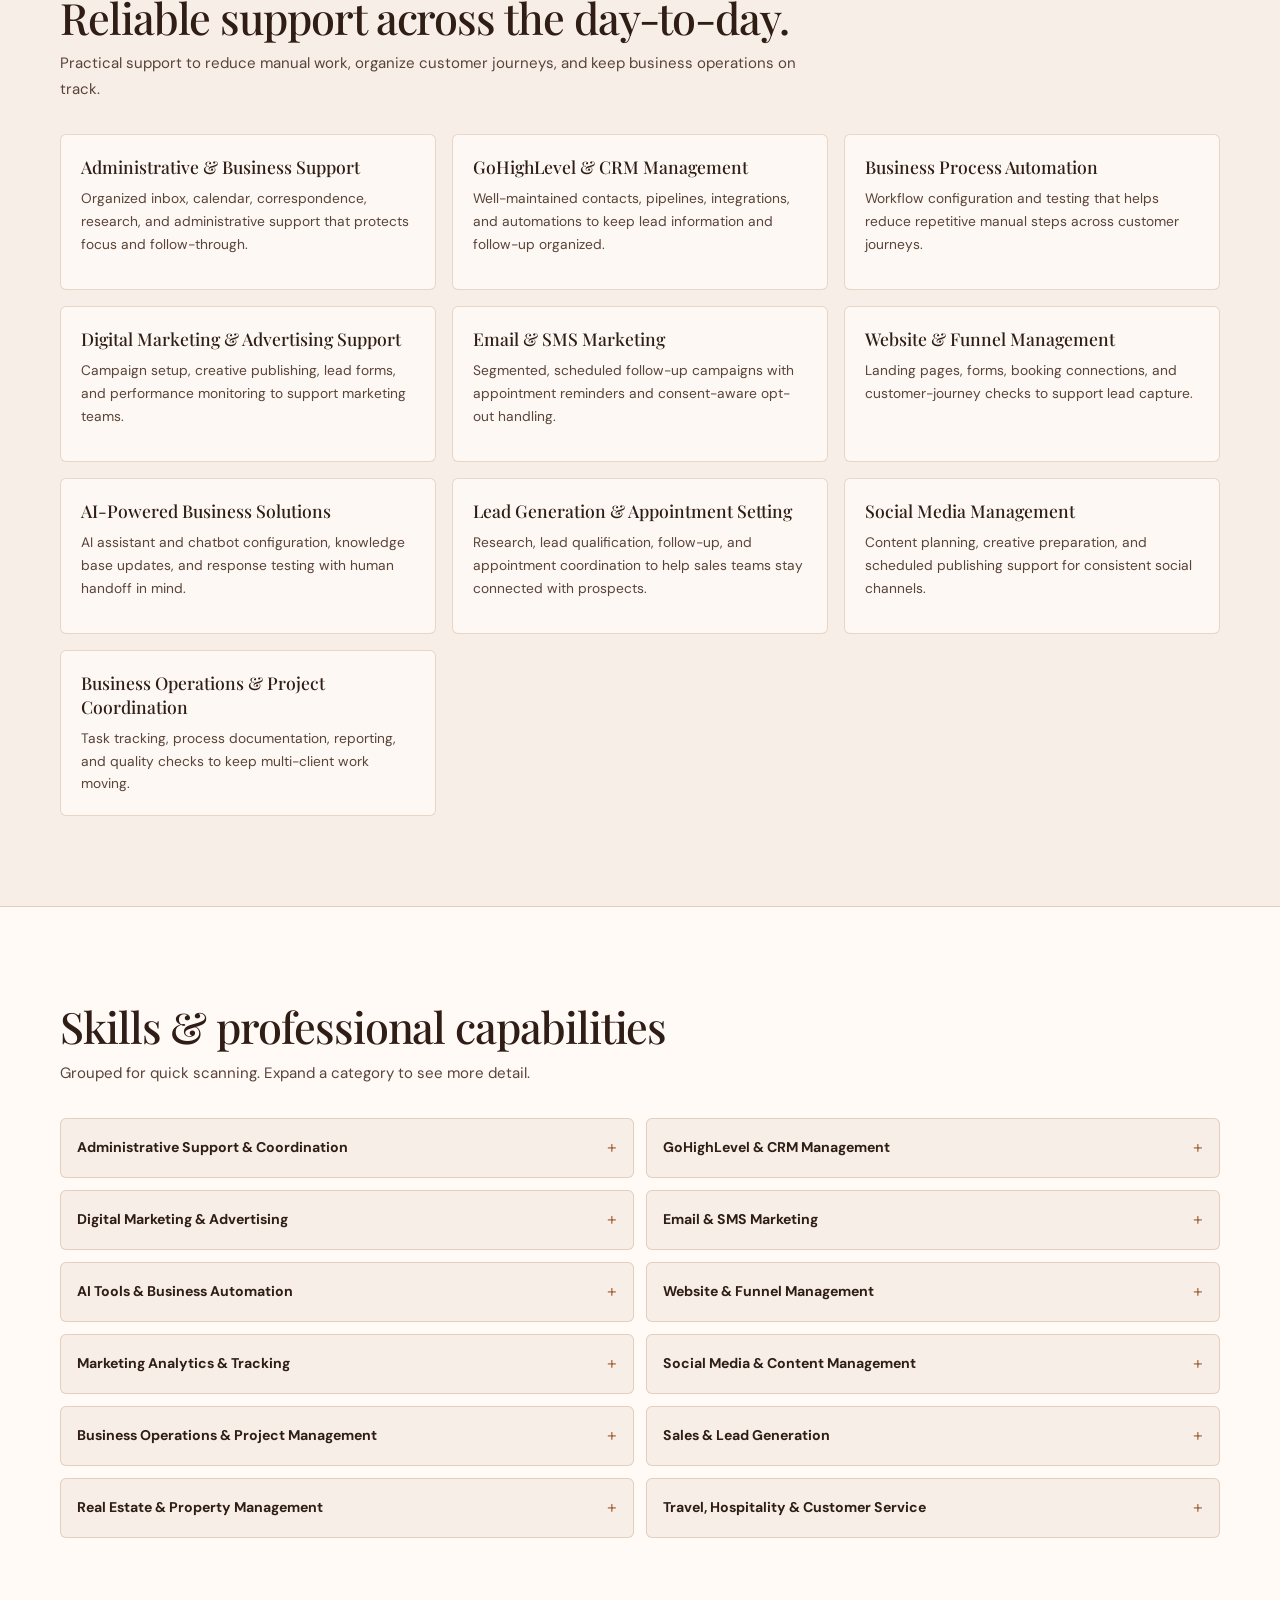
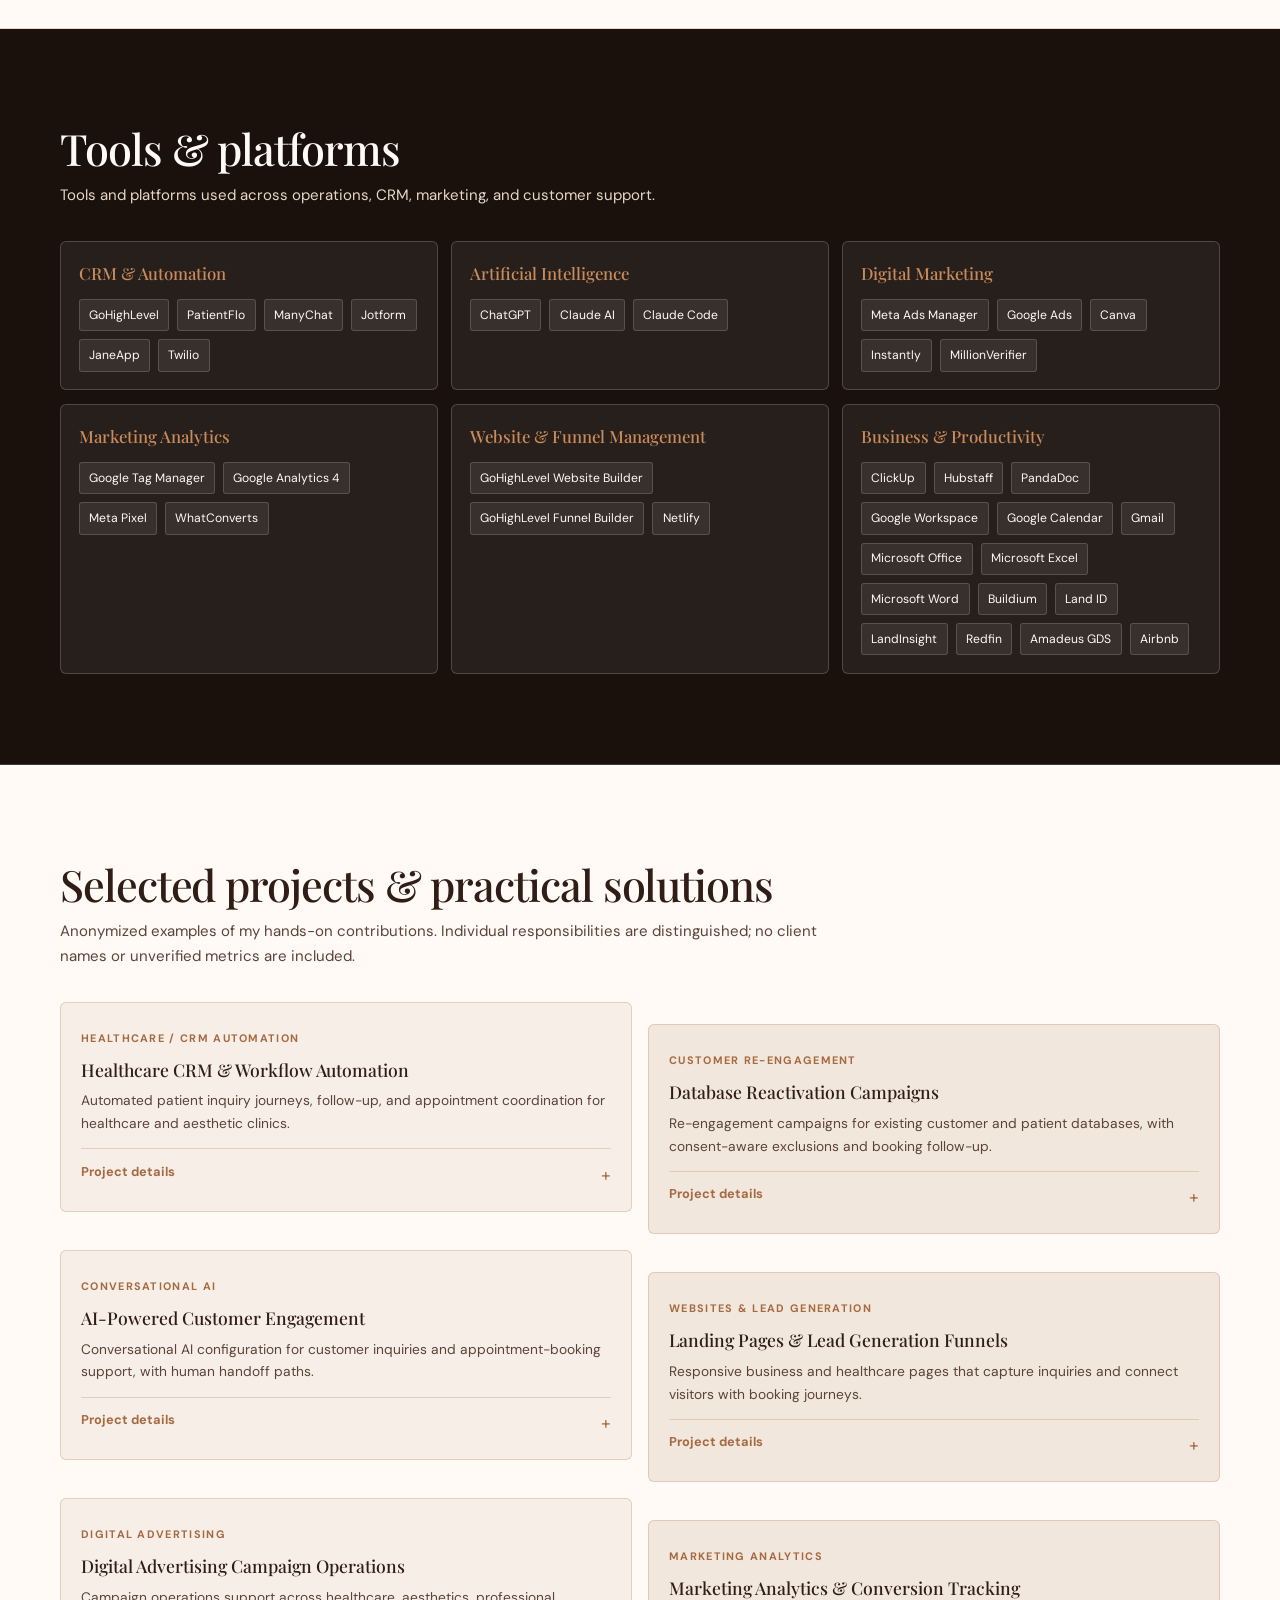
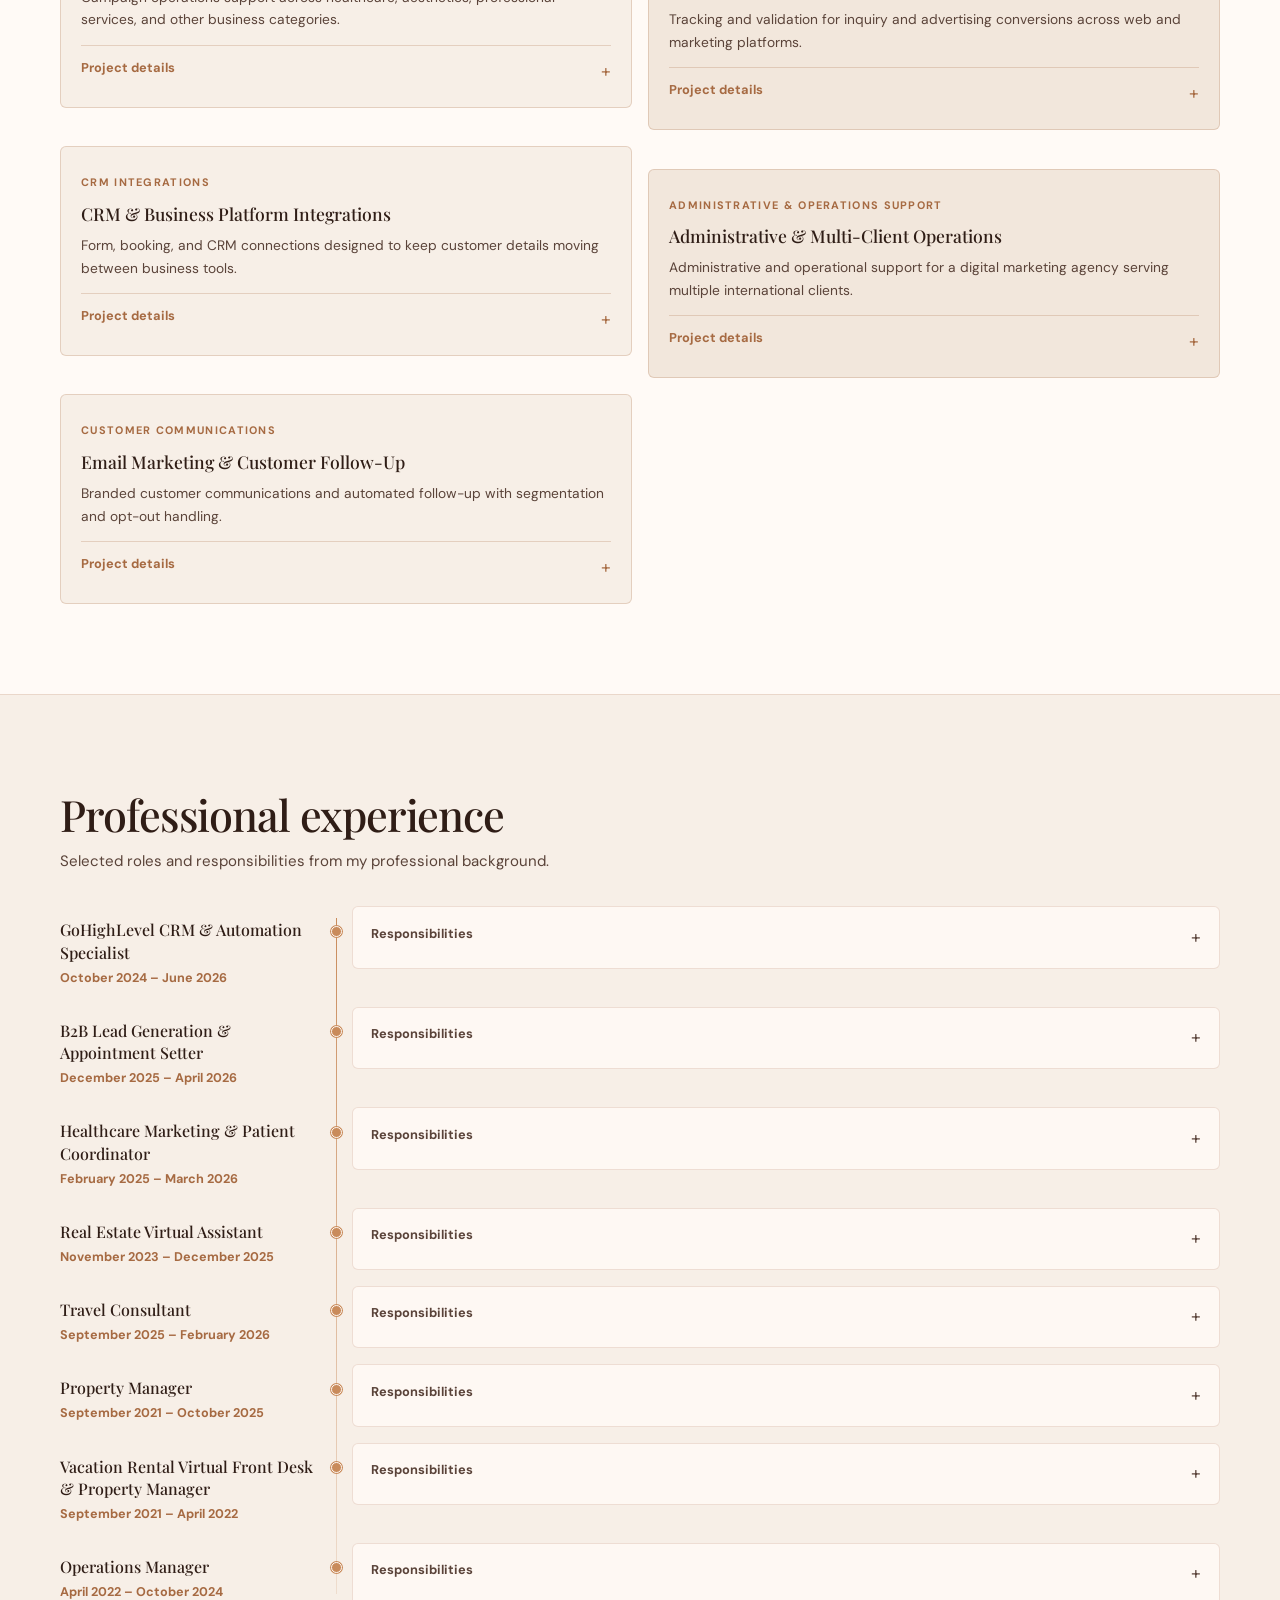
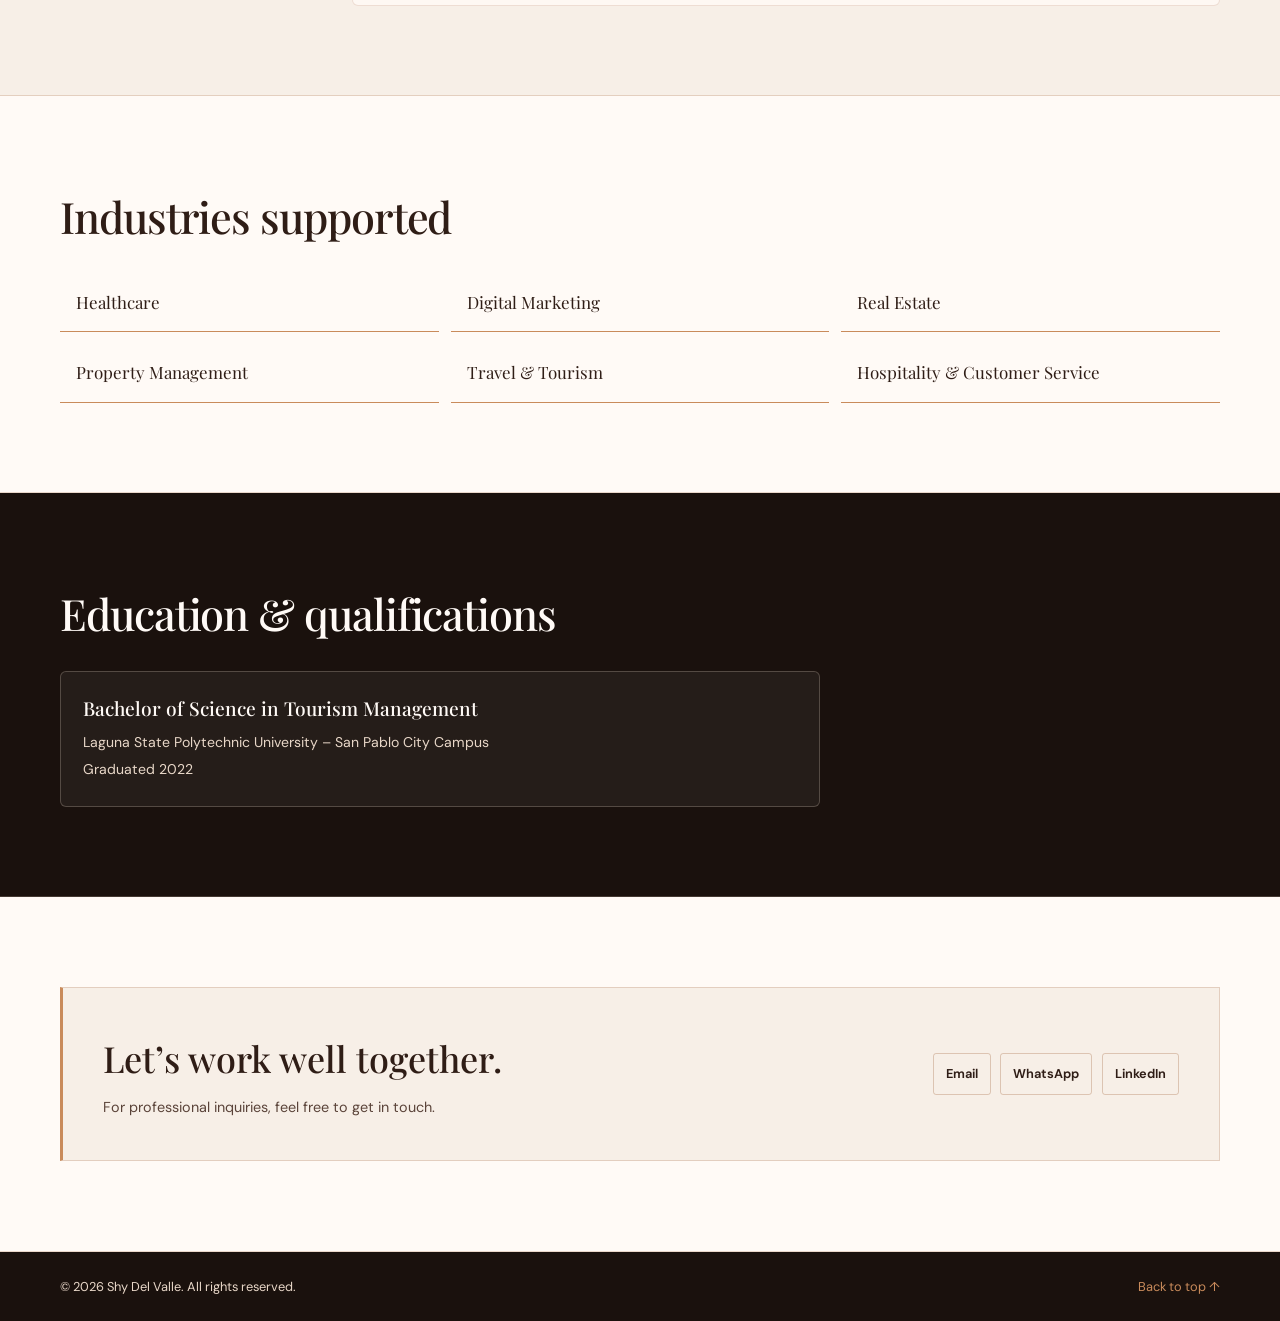
==== commit a61918f4: "Update portfolio and resume PDFs Refresh the portfolio profile and release polished professional and" ====
--- a/index.html
+++ b/index.html
@@ -1,585 +1,585 @@
-<!DOCTYPE html>
-<html lang="en">
-<head>
-    <meta charset="UTF-8">
-    <meta name="viewport" content="width=device-width, initial-scale=1">
-    <meta name="description" content="Shayna Mae Del Valle is a Digital Operations & Automation Specialist with experience in administrative support, GoHighLevel CRM, marketing support, and business operations.">
-    <meta name="theme-color" content="#1a110d">
-    <title>Shayna Mae Del Valle | Digital Operations &amp; Automation Specialist</title>
-    <link rel="stylesheet" href="portfolio.css">
-    <link rel="preconnect" href="https://fonts.googleapis.com">
-    <link rel="preconnect" href="https://fonts.gstatic.com" crossorigin>
-    <link href="https://fonts.googleapis.com/css2?family=DM+Sans:wght@400;500;600;700&family=Playfair+Display:ital,wght@0,500;0,600;1,500;1,600&display=swap" rel="stylesheet">
-</head>
-<body>
-    <header class="site-header">
-        <div class="container nav-wrap">
-            <a class="brand" href="#home" aria-label="Shy Del Valle, home">SHY<span>.</span></a>
-            <nav class="site-nav" aria-label="Main navigation">
-                <a href="#about">About</a>
-                <a href="#services">Services</a>
-                <a href="#skills">Skills</a>
-                <a href="#tools">Tools</a>
-                <a href="#work">Selected Work</a>
-                <a href="#experience">Experience</a>
-                <a href="#industries">Industries</a>
-                <a href="#education">Education</a>
-                <a href="#contact">Contact</a>
-            </nav>
-        </div>
-    </header>
-
-    <main>
-        <section class="hero" id="home">
-            <div class="container hero-grid">
-                <div class="hero-content">
-                    <h1>Shayna Mae <span>Del Valle</span></h1>
-                    <p class="hero-title">Digital Operations &amp; Automation Specialist</p>
-                    <p class="hero-specialties">GoHighLevel Specialist <span aria-hidden="true">|</span> Digital Marketing <span aria-hidden="true">|</span> Business Operations</p>
-                    <p class="hero-manifesto">Helping businesses grow through smarter operations and automation.</p>
-                    <p class="hero-copy">I help businesses streamline daily operations, automate customer journeys, manage marketing campaigns, and improve productivity through reliable administrative support and digital solutions.</p>
-                    <div class="button-row">
-                        <a class="button button-primary" href="#experience">Explore My Experience</a>
-                        <a class="button button-quiet" href="resume-shayna-mae-del-valle.txt" download>Download Résumé</a>
-                        <a class="button button-quiet" href="#contact">Get in Touch</a>
-                    </div>
-                </div>
-            </div>
-        </section>
-
-        <section class="page-section" id="about">
-            <div class="container">
-                <div class="section-heading">
-                    <h2>Practical support for better-run businesses.</h2>
-                </div>
-                <div class="about-grid">
-                    <div class="about-copy">
-                        <p>I'm Shy, a Digital Operations and Automation Specialist with a diverse background in administrative support, CRM management, digital marketing support, and business operations.</p>
-                        <p>I help businesses streamline their processes, improve lead management, automate repetitive tasks, and maintain efficient day-to-day operations.</p>
-                        <p>My experience includes supporting businesses across healthcare, digital marketing, real estate, property management, travel, hospitality, and customer service.</p>
-                        <p>I combine administrative expertise with practical experience in CRM systems, workflow automation, AI-powered business tools, and digital campaign support to help businesses operate more efficiently.</p>
-                    </div>
-                    <aside class="fact-panel" aria-label="Core strengths">
-                        <h3>Core strengths</h3>
-                        <ul class="fact-list">
-                            <li>Administrative support</li>
-                            <li>GoHighLevel CRM</li>
-                            <li>Lead follow-up</li>
-                            <li>Workflow automation</li>
-                            <li>Client coordination</li>
-                            <li>Business operations</li>
-                        </ul>
-                    </aside>
-                </div>
-            </div>
-        </section>
-
-        <section class="page-section" id="services">
-            <div class="container">
-                <div class="section-heading">
-                    <h2>Reliable support across the day-to-day.</h2>
-                    <p>Practical support to reduce manual work, organize customer journeys, and keep business operations on track.</p>
-                </div>
-                <div class="card-grid">
-                    <article class="service-card">
-                        <h3>Administrative &amp; Business Support</h3>
-                        <p>Organized inbox, calendar, correspondence, research, and administrative support that protects focus and follow-through.</p>
-                    </article>
-                    <article class="service-card">
-                        <h3>GoHighLevel &amp; CRM Management</h3>
-                        <p>Well-maintained contacts, pipelines, integrations, and automations to keep lead information and follow-up organized.</p>
-                    </article>
-                    <article class="service-card">
-                        <h3>Business Process Automation</h3>
-                        <p>Workflow configuration and testing that helps reduce repetitive manual steps across customer journeys.</p>
-                    </article>
-                    <article class="service-card">
-                        <h3>Digital Marketing &amp; Advertising Support</h3>
-                        <p>Campaign setup, creative publishing, lead forms, and performance monitoring to support marketing teams.</p>
-                    </article>
-                    <article class="service-card">
-                        <h3>Email &amp; SMS Marketing</h3>
-                        <p>Segmented, scheduled follow-up campaigns with appointment reminders and consent-aware opt-out handling.</p>
-                    </article>
-                    <article class="service-card">
-                        <h3>Website &amp; Funnel Management</h3>
-                        <p>Landing pages, forms, booking connections, and customer-journey checks to support lead capture.</p>
-                    </article>
-                    <article class="service-card">
-                        <h3>AI-Powered Business Solutions</h3>
-                        <p>AI assistant and chatbot configuration, knowledge base updates, and response testing with human handoff in mind.</p>
-                    </article>
-                    <article class="service-card">
-                        <h3>Lead Generation &amp; Appointment Setting</h3>
-                        <p>Research, lead qualification, follow-up, and appointment coordination to help sales teams stay connected with prospects.</p>
-                    </article>
-                    <article class="service-card">
-                        <h3>Social Media Management</h3>
-                        <p>Content planning, creative preparation, and scheduled publishing support for consistent social channels.</p>
-                    </article>
-                    <article class="service-card">
-                        <h3>Business Operations &amp; Project Coordination</h3>
-                        <p>Task tracking, process documentation, reporting, and quality checks to keep multi-client work moving.</p>
-                    </article>
-                </div>
-            </div>
-        </section>
-
-        <section class="page-section" id="skills">
-            <div class="container">
-                <div class="section-heading">
-                    <h2>Skills &amp; professional capabilities</h2>
-                    <p>Grouped for quick scanning. Expand a category to see more detail.</p>
-                </div>
-                <div class="skills-list">
-                    <details class="skill-group">
-                        <summary>Administrative Support &amp; Coordination</summary>
-                        <ul>
-                            <li>Administrative support</li><li>Email and inbox management</li>
-                            <li>Calendar management</li><li>Appointment scheduling</li>
-                            <li>Meeting coordination</li><li>Business correspondence</li>
-                            <li>Travel arrangements</li><li>Data entry</li><li>Online research</li>
-                            <li>Document management</li><li>Presentation preparation</li>
-                            <li>Task prioritization</li><li>Personal and business assistance</li>
-                        </ul>
-                    </details>
-                    <details class="skill-group">
-                        <summary>GoHighLevel &amp; CRM Management</summary>
-                        <ul>
-                            <li>GoHighLevel</li><li>PatientFlo</li><li>CRM setup and management</li>
-                            <li>Workflow automation</li><li>Conditional logic and triggers</li>
-                            <li>Pipeline and opportunity management</li><li>Contact management</li>
-                            <li>Contact segmentation and tagging</li><li>Lead nurturing</li>
-                            <li>Appointment booking automation</li><li>Calendar configuration</li>
-                            <li>Appointment reminders and no-show follow-up</li><li>Database reactivation</li>
-                            <li>Custom fields and values</li><li>Forms and surveys</li>
-                            <li>DND and SMS opt-out management</li><li>A2P registration support</li>
-                            <li>Multi-account CRM management</li><li>CRM troubleshooting</li>
-                            <li>Webhook configuration</li><li>Third-party integrations</li>
-                        </ul>
-                    </details>
-                    <details class="skill-group">
-                        <summary>Digital Marketing &amp; Advertising</summary>
-                        <ul>
-                            <li>Meta Ads Manager</li><li>Facebook and Instagram advertising</li>
-                            <li>Google Ads management support</li><li>Campaign setup and publishing</li>
-                            <li>Retargeting</li><li>Bulk ad uploads</li><li>Ad creative management</li>
-                            <li>Ad copy implementation</li><li>Audience targeting</li><li>Keyword research</li>
-                            <li>Negative keyword management</li><li>Campaign budget configuration</li>
-                            <li>Lead generation campaigns</li><li>Lead form configuration</li>
-                            <li>Campaign performance monitoring</li><li>Creative testing support</li>
-                        </ul>
-                    </details>
-                    <details class="skill-group">
-                        <summary>Email &amp; SMS Marketing</summary>
-                        <ul>
-                            <li>Email marketing automation</li><li>SMS marketing automation</li>
-                            <li>Automated follow-up sequences</li><li>Email template creation</li>
-                            <li>Email personalization</li><li>Database reactivation campaigns</li>
-                            <li>Contact list segmentation</li><li>Appointment confirmation sequences</li>
-                            <li>Appointment reminder sequences</li><li>Cold email campaign support</li>
-                            <li>Email verification</li><li>Email deliverability support</li>
-                            <li>Unsubscribe management</li>
-                            <li>Campaign scheduling</li><li>Time zone-based campaign management</li>
-                        </ul>
-                    </details>
-                    <details class="skill-group">
-                        <summary>AI Tools &amp; Business Automation</summary>
-                        <ul>
-                            <li>ChatGPT</li><li>Claude AI</li><li>Claude Code</li>
-                            <li>Prompt engineering</li><li>GoHighLevel Conversation AI</li>
-                            <li>Conversational AI configuration</li><li>AI chatbot configuration</li>
-                            <li>AI knowledge base management</li><li>AI appointment booking assistants</li>
-                            <li>AI response optimization</li><li>AI-assisted content creation</li>
-                            <li>AI-assisted business automation</li><li>AI-assisted landing page creation</li>
-                            <li>AI-assisted research and documentation</li><li>AI-assisted quality assurance</li>
-                        </ul>
-                    </details>
-                    <details class="skill-group">
-                        <summary>Website &amp; Funnel Management</summary>
-                        <ul>
-                            <li>GoHighLevel Website Builder</li><li>GoHighLevel Funnel Builder</li>
-                            <li>Landing page creation</li><li>Lead generation and sales funnels</li>
-                            <li>Thank-you pages</li><li>Website content management</li>
-                            <li>Website updates and maintenance</li><li>Online booking integrations</li>
-                            <li>Form integration and prefilling</li><li>Jotform</li><li>Website publishing</li>
-                            <li>Netlify</li><li>Website functionality testing</li><li>Basic SEO support</li>
-                            <li>Website conversion optimization support</li>
-                        </ul>
-                    </details>
-                    <details class="skill-group">
-                        <summary>Marketing Analytics &amp; Tracking</summary>
-                        <ul>
-                            <li>Google Tag Manager</li><li>Google Analytics 4</li>
-                            <li>Google Ads conversion tracking</li><li>Meta Pixel</li><li>WhatConverts</li>
-                            <li>UTM tracking</li><li>Lead attribution</li><li>Form submission tracking</li>
-                            <li>Phone call and click tracking</li><li>Conversion monitoring</li>
-                            <li>Campaign performance reporting</li><li>Cost per lead analysis</li>
-                            <li>Cost per click analysis</li><li>Marketing data analysis</li>
-                            <li>Conversion tracking validation</li>
-                        </ul>
-                    </details>
-                    <details class="skill-group">
-                        <summary>Social Media &amp; Content Management</summary>
-                        <ul>
-                            <li>Social media management</li><li>Content scheduling</li>
-                            <li>Organic content publishing</li><li>Facebook and Instagram management</li>
-                            <li>Canva</li><li>Graphic design support</li><li>Ad creative preparation</li>
-                            <li>Content planning</li><li>Caption writing</li>
-                            <li>Marketing content creation</li><li>Social media engagement</li>
-                        </ul>
-                    </details>
-                    <details class="skill-group">
-                        <summary>Business Operations &amp; Project Management</summary>
-                        <ul>
-                            <li>ClickUp project management</li><li>Multi-client account coordination</li>
-                            <li>Client relationship management</li><li>SOP development and documentation</li>
-                            <li>Business process improvement</li><li>Remote team coordination</li>
-                            <li>Task and project management</li><li>Operational reporting</li>
-                            <li>KPI monitoring</li><li>Quality assurance</li><li>Workflow testing</li>
-                            <li>Client onboarding support</li><li>Project coordination</li>
-                            <li>Business automation</li>
-                        </ul>
-                    </details>
-                    <details class="skill-group">
-                        <summary>Sales &amp; Lead Generation</summary>
-                        <ul>
-                            <li>Lead generation</li><li>Appointment setting</li><li>Lead qualification</li>
-                            <li>Lead follow-up</li><li>Prospect research</li>
-                            <li>Cold outreach support</li>
-                            <li>Customer relationship management</li><li>Sales administrative support</li>
-                        </ul>
-                    </details>
-                    <details class="skill-group">
-                        <summary>Real Estate &amp; Property Management</summary>
-                        <ul>
-                            <li>Property research</li><li>Land ID</li><li>LandInsight</li><li>Redfin</li>
-                            <li>Property data scrubbing</li><li>Investor lead generation</li>
-                            <li>Tenant management</li><li>Rent collection and tracking</li>
-                            <li>Lease management</li><li>Maintenance coordination</li>
-                            <li>Financial reporting</li><li>Buildium management</li>
-                        </ul>
-                    </details>
-                    <details class="skill-group">
-                        <summary>Travel, Hospitality &amp; Customer Service</summary>
-                        <ul>
-                            <li>Amadeus GDS</li><li>Flight reservations</li><li>Hotel booking</li>
-                            <li>Travel planning</li><li>Itinerary management</li><li>Airbnb management</li>
-                            <li>Phone, email, and chat support</li><li>Patient coordination</li>
-                            <li>Guest management</li><li>Customer service</li>
-                        </ul>
-                    </details>
-                </div>
-            </div>
-        </section>
-
-        <section class="page-section" id="tools">
-            <div class="container">
-                <div class="section-heading">
-                    <h2>Tools &amp; platforms</h2>
-                    <p>Tools and platforms used across operations, CRM, marketing, and customer support.</p>
-                </div>
-                <div class="tools-grid">
-                    <div class="tool-group">
-                        <h3>CRM &amp; Automation</h3>
-                        <ul class="fact-list"><li>GoHighLevel</li><li>PatientFlo</li><li>ManyChat</li><li>Jotform</li><li>JaneApp</li><li>Twilio</li></ul>
-                    </div>
-                    <div class="tool-group">
-                        <h3>Artificial Intelligence</h3>
-                        <ul class="fact-list"><li>ChatGPT</li><li>Claude AI</li><li>Claude Code</li></ul>
-                    </div>
-                    <div class="tool-group">
-                        <h3>Digital Marketing</h3>
-                        <ul class="fact-list"><li>Meta Ads Manager</li><li>Google Ads</li><li>Canva</li><li>Instantly</li><li>MillionVerifier</li></ul>
-                    </div>
-                    <div class="tool-group">
-                        <h3>Marketing Analytics</h3>
-                        <ul class="fact-list"><li>Google Tag Manager</li><li>Google Analytics 4</li><li>Meta Pixel</li><li>WhatConverts</li></ul>
-                    </div>
-                    <div class="tool-group">
-                        <h3>Website &amp; Funnel Management</h3>
-                        <ul class="fact-list"><li>GoHighLevel Website Builder</li><li>GoHighLevel Funnel Builder</li><li>Netlify</li></ul>
-                    </div>
-                    <div class="tool-group">
-                        <h3>Business &amp; Productivity</h3>
-                        <ul class="fact-list"><li>ClickUp</li><li>Hubstaff</li><li>PandaDoc</li><li>Google Workspace</li><li>Google Calendar</li><li>Gmail</li><li>Microsoft Office</li><li>Microsoft Excel</li><li>Microsoft Word</li><li>Buildium</li><li>Land ID</li><li>LandInsight</li><li>Redfin</li><li>Amadeus GDS</li><li>Airbnb</li></ul>
-                    </div>
-                </div>
-            </div>
-        </section>
-
-        <section class="page-section" id="work">
-            <div class="container">
-                <div class="section-heading">
-                    <h2>Selected projects &amp; practical solutions</h2>
-                    <p>Anonymized examples of my hands-on contributions. Individual responsibilities are distinguished; no client names or unverified metrics are included.</p>
-                </div>
-                <div class="project-grid">
-                    <article class="project-card">
-                        <span class="project-type">Healthcare / CRM automation</span>
-                        <h3>Healthcare CRM &amp; Workflow Automation</h3>
-                        <p>Automated patient inquiry journeys, follow-up, and appointment coordination for healthcare and aesthetic clinics.</p>
-                        <details>
-                            <summary>Project details</summary>
-                            <div class="project-details">
-                                <p><strong>Objective:</strong> Organize patient leads and provide consistent, timely follow-up.</p>
-                                <p><strong>My responsibilities:</strong> Configure workflows, triggers, pipelines, segmentation, appointment calendars, reminders, no-show follow-up, DND and opt-out settings; test workflows end to end.</p>
-                                <p><strong>Tools:</strong> GoHighLevel, PatientFlo, Twilio.</p>
-                                <p><strong>Deliverables:</strong> CRM workflows, segmented pipelines, appointment reminders, and tested follow-up journeys.</p>
-                            </div>
-                        </details>
-                    </article>
-                    <article class="project-card">
-                        <span class="project-type">Customer re-engagement</span>
-                        <h3>Database Reactivation Campaigns</h3>
-                        <p>Re-engagement campaigns for existing customer and patient databases, with consent-aware exclusions and booking follow-up.</p>
-                        <details>
-                            <summary>Project details</summary>
-                            <div class="project-details">
-                                <p><strong>Objective:</strong> Reconnect with existing contacts and make it easy to respond or book.</p>
-                                <p><strong>My responsibilities:</strong> Segment contacts, configure email and SMS campaigns, schedule batches, add response and booking paths, manage opt-outs and exclusions, and test before launch.</p>
-                                <p><strong>Tools:</strong> GoHighLevel, PatientFlo, SMS and email automation.</p>
-                                <p><strong>Deliverables:</strong> Contact segments, scheduled campaign sequences, booking links, and pre-launch checks.</p>
-                            </div>
-                        </details>
-                    </article>
-                    <article class="project-card">
-                        <span class="project-type">Conversational AI</span>
-                        <h3>AI-Powered Customer Engagement</h3>
-                        <p>Conversational AI configuration for customer inquiries and appointment-booking support, with human handoff paths.</p>
-                        <details>
-                            <summary>Project details</summary>
-                            <div class="project-details">
-                                <p><strong>Objective:</strong> Support common inquiries and booking requests while allowing escalation to a person.</p>
-                                <p><strong>My responsibilities:</strong> Configure chatbot instructions, responses, knowledge bases, and booking assistance; add conversation guardrails and handoff processes; troubleshoot inaccurate responses and unwanted interactions.</p>
-                                <p><strong>Tools:</strong> GoHighLevel Conversation AI, Claude AI, ChatGPT.</p>
-                                <p><strong>Deliverables:</strong> Configured response guidance, maintained knowledge content, and tested booking and escalation flows.</p>
-                            </div>
-                        </details>
-                    </article>
-                    <article class="project-card">
-                        <span class="project-type">Websites &amp; lead generation</span>
-                        <h3>Landing Pages &amp; Lead Generation Funnels</h3>
-                        <p>Responsive business and healthcare pages that capture inquiries and connect visitors with booking journeys.</p>
-                        <details>
-                            <summary>Project details</summary>
-                            <div class="project-details">
-                                <p><strong>Objective:</strong> Provide a clear path from landing page to inquiry or appointment booking.</p>
-                                <p><strong>My responsibilities:</strong> Create and update pages, configure forms and thank-you pages, connect calendars and CRMs, set prefilling and redirects, publish pages, and test customer journeys.</p>
-                                <p><strong>Tools:</strong> Claude Code, Netlify, GoHighLevel, Jotform.</p>
-                                <p><strong>Deliverables:</strong> Published landing pages, lead forms, thank-you pages, booking connections, and tested user flows.</p>
-                            </div>
-                        </details>
-                    </article>
-                    <article class="project-card">
-                        <span class="project-type">Digital advertising</span>
-                        <h3>Digital Advertising Campaign Operations</h3>
-                        <p>Campaign operations support across healthcare, aesthetics, professional services, and other business categories.</p>
-                        <details>
-                            <summary>Project details</summary>
-                            <div class="project-details">
-                                <p><strong>Objective:</strong> Support accurate campaign setup, publishing, and ongoing review.</p>
-                                <p><strong>My responsibilities:</strong> Support Meta and Google campaign setup, upload creatives, configure campaign settings and lead forms, update ad copy and negative keywords, check campaigns before launch, monitor activity, and prepare client updates.</p>
-                                <p><strong>Tools:</strong> Meta Ads Manager, Google Ads, Canva.</p>
-                                <p><strong>Deliverables:</strong> Campaign configurations, published creative, lead forms, pre-launch checks, and performance updates.</p>
-                            </div>
-                        </details>
-                    </article>
-                    <article class="project-card">
-                        <span class="project-type">Marketing analytics</span>
-                        <h3>Marketing Analytics &amp; Conversion Tracking</h3>
-                        <p>Tracking and validation for inquiry and advertising conversions across web and marketing platforms.</p>
-                        <details>
-                            <summary>Project details</summary>
-                            <div class="project-details">
-                                <p><strong>Objective:</strong> Help teams monitor enquiry sources and check that conversion events are recorded.</p>
-                                <p><strong>My responsibilities:</strong> Configure and validate tracking for thank-you pages, forms, and phone clicks; configure pixels and campaign URLs; troubleshoot discrepancies; prepare summaries using relevant lead and cost metrics.</p>
-                                <p><strong>Tools:</strong> Google Tag Manager, Google Analytics 4, Google Ads, Meta Pixel, WhatConverts.</p>
-                                <p><strong>Deliverables:</strong> Validated tracking events, campaign URL parameters, troubleshooting notes, and performance summaries.</p>
-                            </div>
-                        </details>
-                    </article>
-                    <article class="project-card">
-                        <span class="project-type">CRM integrations</span>
-                        <h3>CRM &amp; Business Platform Integrations</h3>
-                        <p>Form, booking, and CRM connections designed to keep customer details moving between business tools.</p>
-                        <details>
-                            <summary>Project details</summary>
-                            <div class="project-details">
-                                <p><strong>Objective:</strong> Reduce manual entry and support reliable lead follow-up across connected platforms.</p>
-                                <p><strong>My responsibilities:</strong> Configure webhooks and form-to-CRM connections, map customer fields, support booking integrations, test lead submissions and follow-up, and troubleshoot integration issues.</p>
-                                <p><strong>Tools:</strong> GoHighLevel, PatientFlo, Jotform, JaneApp, webhooks.</p>
-                                <p><strong>Deliverables:</strong> Field mappings, connected forms and booking flows, and tested submission-to-follow-up paths.</p>
-                            </div>
-                        </details>
-                    </article>
-                    <article class="project-card">
-                        <span class="project-type">Administrative &amp; operations support</span>
-                        <h3>Administrative &amp; Multi-Client Operations</h3>
-                        <p>Administrative and operational support for a digital marketing agency serving multiple international clients.</p>
-                        <details>
-                            <summary>Project details</summary>
-                            <div class="project-details">
-                                <p><strong>Objective:</strong> Keep business communications, client requests, and implementation work organized.</p>
-                                <p><strong>My responsibilities:</strong> Manage business correspondence, appointments, meetings, follow-ups, project tasks, deadlines, SOPs, operational reports, campaign updates, client requests, and quality checks before review.</p>
-                                <p><strong>Tools:</strong> ClickUp, Google Workspace, Claude AI, ChatGPT, Hubstaff, PandaDoc.</p>
-                                <p><strong>Deliverables:</strong> Coordinated schedules and tasks, documented processes, operational reports, campaign updates, and reviewed work submissions.</p>
-                            </div>
-                        </details>
-                    </article>
-                    <article class="project-card">
-                        <span class="project-type">Customer communications</span>
-                        <h3>Email Marketing &amp; Customer Follow-Up</h3>
-                        <p>Branded customer communications and automated follow-up with segmentation and opt-out handling.</p>
-                        <details>
-                            <summary>Project details</summary>
-                            <div class="project-details">
-                                <p><strong>Objective:</strong> Deliver clear, timely customer communications across email and SMS journeys.</p>
-                                <p><strong>My responsibilities:</strong> Create email templates, configure personalized sequences, manage segments and schedules, set unsubscribe and opt-out handling, and test customer journeys.</p>
-                                <p><strong>Tools:</strong> GoHighLevel, PatientFlo, Canva.</p>
-                                <p><strong>Deliverables:</strong> Branded templates, segmented sequences, scheduled campaigns, opt-out settings, and tested communications.</p>
-                            </div>
-                        </details>
-                    </article>
-                </div>
-            </div>
-        </section>
-
-        <section class="page-section" id="experience">
-            <div class="container">
-                <div class="section-heading">
-                    <h2>Professional experience</h2>
-                    <p>Selected roles and responsibilities from my professional background.</p>
-                </div>
-                <div class="timeline">
-                    <article class="timeline-item">
-                        <div class="timeline-label"><h3>GoHighLevel CRM &amp; Automation Specialist</h3><p class="timeline-date">October 2024 – June 2026</p></div>
-                        <div class="timeline-content"><details><summary>Responsibilities</summary><ul><li>Built landing pages and sales funnels using GoHighLevel.</li><li>Created automated workflows for lead nurturing and follow-ups; configured calendars, forms, pipelines, and CRM automations.</li><li>Managed contacts and sales opportunities and assisted clients with GoHighLevel setup and optimization.</li></ul></details></div>
-                    </article>
-                    <article class="timeline-item">
-                        <div class="timeline-label"><h3>B2B Lead Generation &amp; Appointment Setter</h3><p class="timeline-date">December 2025 – April 2026</p></div>
-                        <div class="timeline-content"><details><summary>Responsibilities</summary><ul><li>Conducted outbound cold calls, qualified prospects, and identified decision-makers.</li><li>Scheduled sales appointments and updated CRM records with lead and follow-up information.</li><li>Followed up with prospects through phone, email, and SMS and met daily KPIs for calls, appointments, and lead generation.</li></ul></details></div>
-                    </article>
-                    <article class="timeline-item">
-                        <div class="timeline-label"><h3>Healthcare Marketing &amp; Patient Coordinator</h3><p class="timeline-date">February 2025 – March 2026</p></div>
-                        <div class="timeline-content"><details><summary>Responsibilities</summary><ul><li>Managed patient inquiries, appointment scheduling, CRM records, and follow-ups by phone, email, and SMS.</li><li>Assisted with Meta Ads lead follow-up and conversion and improved appointment scheduling and patient communication.</li></ul></details></div>
-                    </article>
-                    <article class="timeline-item">
-                        <div class="timeline-label"><h3>Real Estate Virtual Assistant</h3><p class="timeline-date">November 2023 – December 2025</p></div>
-                        <div class="timeline-content"><details><summary>Responsibilities</summary><ul><li>Generated seller and investor leads through outbound calling, qualified property owners, and scheduled acquisition appointments.</li><li>Researched properties using Land ID, LandInsight, and Redfin; scrubbed and verified property data for lead-generation campaigns and maintained CRM pipelines.</li><li>Assisted with property management and guest communication.</li></ul></details></div>
-                    </article>
-                    <article class="timeline-item">
-                        <div class="timeline-label"><h3>Travel Consultant</h3><p class="timeline-date">September 2025 – February 2026</p></div>
-                        <div class="timeline-content"><details><summary>Responsibilities</summary><ul><li>Booked domestic and international flights using Amadeus GDS and arranged hotels and travel itineraries.</li><li>Processed reservations, confirmations, and travel documents; assisted clients with travel changes and maintained booking records.</li></ul></details></div>
-                    </article>
-                    <article class="timeline-item">
-                        <div class="timeline-label"><h3>Property Manager</h3><p class="timeline-date">September 2021 – October 2025</p></div>
-                        <div class="timeline-content"><details><summary>Responsibilities</summary><ul><li>Managed residential and commercial property operations, ensuring tenant satisfaction and property upkeep; coordinated tenant onboarding, lease renewals, and inquiries.</li><li>Used Buildium for rent tracking, lease management, maintenance coordination, and financial reporting.</li><li>Oversaw rent collection and outstanding balances; coordinated maintenance, inspections, and vendors.</li></ul></details></div>
-                    </article>
-                    <article class="timeline-item">
-                        <div class="timeline-label"><h3>Vacation Rental Virtual Front Desk &amp; Property Manager</h3><p class="timeline-date">September 2021 – April 2022</p></div>
-                        <div class="timeline-content"><details><summary>Responsibilities</summary><ul><li>Managed Airbnb listings, pricing, calendars, reservations, and guest communications.</li><li>Organized check-ins and check-outs; coordinated cleaners, maintenance personnel, and vendors.</li><li>Resolved guest concerns, maintained high guest satisfaction, and managed daily operations for multiple vacation rental properties.</li></ul></details></div>
-                    </article>
-                    <article class="timeline-item">
-                        <div class="timeline-label"><h3>Operations Manager</h3><p class="timeline-date">April 2022 – October 2024</p></div>
-                        <div class="timeline-content"><details><summary>Responsibilities</summary><ul><li>Managed daily operations for a remote Virtual Assistant team and supervised recruitment, onboarding, and staff training.</li><li>Developed SOPs to improve operational efficiency, monitored KPIs and team productivity, and coordinated directly with clients to support project success.</li><li>Managed scheduling, quality assurance, and team performance.</li></ul></details></div>
-                    </article>
-                </div>
-            </div>
-        </section>
-
-        <section class="page-section" id="industries">
-            <div class="container">
-                <div class="section-heading">
-                    <h2>Industries supported</h2>
-                </div>
-                <ul class="industry-list">
-                    <li>Healthcare</li>
-                    <li>Digital Marketing</li>
-                    <li>Real Estate</li>
-                    <li>Property Management</li>
-                    <li>Travel &amp; Tourism</li>
-                    <li>Hospitality &amp; Customer Service</li>
-                </ul>
-            </div>
-        </section>
-
-        <section class="page-section" id="education">
-            <div class="container">
-                <div class="section-heading">
-                    <h2>Education &amp; qualifications</h2>
-                </div>
-                <article class="education-card">
-                    <h3>Bachelor of Science in Tourism Management</h3>
-                    <p>Laguna State Polytechnic University – San Pablo City Campus</p>
-                    <p>Graduated 2022</p>
-                </article>
-            </div>
-        </section>
-
-        <section class="page-section" id="contact">
-            <div class="container">
-                <div class="contact-panel">
-                    <div>
-                        <h2>Let’s work well together.</h2>
-                        <p>For professional inquiries, feel free to get in touch.</p>
-                    </div>
-                    <div class="contact-actions">
-                        <a href="mailto:delvalleshaynamae@gmail.com">Email</a>
-                        <a href="https://wa.me/639353333306" target="_blank" rel="noopener noreferrer">WhatsApp</a>
-                        <a href="https://www.linkedin.com/in/shayna-del-valle-5985b3243/" target="_blank" rel="noopener noreferrer">LinkedIn</a>
-                    </div>
-                </div>
-            </div>
-        </section>
-    </main>
-
-    <footer class="site-footer">
-        <div class="container footer-row">
-            <p>© <span id="current-year">2026</span> Shy Del Valle. All rights reserved.</p>
-            <a href="#home">Back to top ↑</a>
-        </div>
-    </footer>
-    <script>
-        document.getElementById('current-year').textContent = new Date().getFullYear();
-
-        const navLinks = Array.from(document.querySelectorAll('.site-nav a'));
-        const sections = document.querySelectorAll('main > section[id]');
-
-        if ('IntersectionObserver' in window) {
-            const navObserver = new IntersectionObserver((entries) => {
-                const visibleSections = entries
-                    .filter(entry => entry.isIntersecting)
-                    .sort((a, b) => a.boundingClientRect.top - b.boundingClientRect.top);
-                if (!visibleSections.length) return;
-
-                const activeId = visibleSections[0].target.id;
-                navLinks.forEach(link => {
-                    const isActive = link.hash === `#${activeId}`;
-                    link.classList.toggle('active', isActive);
-                    if (isActive) link.setAttribute('aria-current', 'location');
-                    else link.removeAttribute('aria-current');
-                });
-            }, { rootMargin: '-20% 0px -65% 0px' });
-
-            sections.forEach(section => navObserver.observe(section));
-
-            if (!window.matchMedia('(prefers-reduced-motion: reduce)').matches) {
-                const revealObserver = new IntersectionObserver((entries, observer) => {
-                    entries.forEach(entry => {
-                        if (!entry.isIntersecting) return;
-                        entry.target.classList.add('is-visible');
-                        observer.unobserve(entry.target);
-                    });
-                }, { threshold: 0.08, rootMargin: '0px 0px -24px 0px' });
-
-                document.documentElement.classList.add('reveal-ready');
-                document.querySelectorAll('.hero-content, .page-section').forEach(section => {
-                    section.classList.add('reveal');
-                    revealObserver.observe(section);
-                });
-            }
-        }
-    </script>
-</body>
-</html>
+<!DOCTYPE html>
+<html lang="en">
+<head>
+    <meta charset="UTF-8">
+    <meta name="viewport" content="width=device-width, initial-scale=1">
+    <meta name="description" content="Shayna Mae Del Valle is a Digital Operations & Automation Specialist with experience in administrative support, GoHighLevel CRM, marketing support, and business operations.">
+    <meta name="theme-color" content="#1a110d">
+    <title>Shayna Mae Del Valle | Digital Operations &amp; Automation Specialist</title>
+    <link rel="stylesheet" href="portfolio.css">
+    <link rel="preconnect" href="https://fonts.googleapis.com">
+    <link rel="preconnect" href="https://fonts.gstatic.com" crossorigin>
+    <link href="https://fonts.googleapis.com/css2?family=DM+Sans:wght@400;500;600;700&family=Playfair+Display:ital,wght@0,500;0,600;1,500;1,600&display=swap" rel="stylesheet">
+</head>
+<body>
+    <header class="site-header">
+        <div class="container nav-wrap">
+            <a class="brand" href="#home" aria-label="Shy Del Valle, home">SHY<span>.</span></a>
+            <nav class="site-nav" aria-label="Main navigation">
+                <a href="#about">About</a>
+                <a href="#services">Services</a>
+                <a href="#skills">Skills</a>
+                <a href="#tools">Tools</a>
+                <a href="#work">Selected Work</a>
+                <a href="#experience">Experience</a>
+                <a href="#industries">Industries</a>
+                <a href="#education">Education</a>
+                <a href="#contact">Contact</a>
+            </nav>
+        </div>
+    </header>
+
+    <main>
+        <section class="hero" id="home">
+            <div class="container hero-grid">
+                <div class="hero-content">
+                    <h1>Shayna Mae <span>Del Valle</span></h1>
+                    <p class="hero-title">Digital Operations &amp; Automation Specialist</p>
+                    <p class="hero-specialties">GoHighLevel Specialist <span aria-hidden="true">|</span> Digital Marketing <span aria-hidden="true">|</span> Business Operations</p>
+                    <p class="hero-manifesto">Helping businesses grow through smarter operations and automation.</p>
+                    <p class="hero-copy">I help businesses streamline daily operations, automate customer journeys, manage marketing campaigns, and improve productivity through reliable administrative support and digital solutions.</p>
+                    <div class="button-row">
+                        <a class="button button-primary" href="#experience">Explore My Experience</a>
+                        <a class="button button-quiet" href="resume-shayna-mae-del-valle.pdf" download>Download Résumé</a>
+                        <a class="button button-quiet" href="#contact">Get in Touch</a>
+                    </div>
+                </div>
+            </div>
+        </section>
+
+        <section class="page-section" id="about">
+            <div class="container">
+                <div class="section-heading">
+                    <h2>Practical support for better-run businesses.</h2>
+                </div>
+                <div class="about-grid">
+                    <div class="about-copy">
+                        <p>I'm a Digital Operations &amp; Automation Specialist with 5+ years of professional experience across executive assistance, CRM management, marketing operations, and business administration.</p>
+                        <p>My hands-on experience includes GoHighLevel automation, lead nurturing, appointment booking, digital advertising support, AI-powered customer engagement, and marketing conversion tracking.</p>
+                        <p>I combine strong organizational, communication, and problem-solving skills with hands-on experience managing multiple client accounts and streamlining business processes.</p>
+                        <p>I support international teams across healthcare, real estate, hospitality, and digital marketing.</p>
+                    </div>
+                    <aside class="fact-panel" aria-label="Core strengths">
+                        <h3>Core strengths</h3>
+                        <ul class="fact-list">
+                            <li>Administrative support</li>
+                            <li>GoHighLevel CRM</li>
+                            <li>Lead follow-up</li>
+                            <li>Workflow automation</li>
+                            <li>Client coordination</li>
+                            <li>Business operations</li>
+                        </ul>
+                    </aside>
+                </div>
+            </div>
+        </section>
+
+        <section class="page-section" id="services">
+            <div class="container">
+                <div class="section-heading">
+                    <h2>Reliable support across the day-to-day.</h2>
+                    <p>Practical support to reduce manual work, organize customer journeys, and keep business operations on track.</p>
+                </div>
+                <div class="card-grid">
+                    <article class="service-card">
+                        <h3>Administrative &amp; Business Support</h3>
+                        <p>Organized inbox, calendar, correspondence, research, and administrative support that protects focus and follow-through.</p>
+                    </article>
+                    <article class="service-card">
+                        <h3>GoHighLevel &amp; CRM Management</h3>
+                        <p>Well-maintained contacts, pipelines, integrations, and automations to keep lead information and follow-up organized.</p>
+                    </article>
+                    <article class="service-card">
+                        <h3>Business Process Automation</h3>
+                        <p>Workflow configuration and testing that helps reduce repetitive manual steps across customer journeys.</p>
+                    </article>
+                    <article class="service-card">
+                        <h3>Digital Marketing &amp; Advertising Support</h3>
+                        <p>Campaign setup, creative publishing, lead forms, and performance monitoring to support marketing teams.</p>
+                    </article>
+                    <article class="service-card">
+                        <h3>Email &amp; SMS Marketing</h3>
+                        <p>Segmented, scheduled follow-up campaigns with appointment reminders and consent-aware opt-out handling.</p>
+                    </article>
+                    <article class="service-card">
+                        <h3>Website &amp; Funnel Management</h3>
+                        <p>Landing pages, forms, booking connections, and customer-journey checks to support lead capture.</p>
+                    </article>
+                    <article class="service-card">
+                        <h3>AI-Powered Business Solutions</h3>
+                        <p>AI assistant and chatbot configuration, knowledge base updates, and response testing with human handoff in mind.</p>
+                    </article>
+                    <article class="service-card">
+                        <h3>Lead Generation &amp; Appointment Setting</h3>
+                        <p>Research, lead qualification, follow-up, and appointment coordination to help sales teams stay connected with prospects.</p>
+                    </article>
+                    <article class="service-card">
+                        <h3>Social Media Management</h3>
+                        <p>Content planning, creative preparation, and scheduled publishing support for consistent social channels.</p>
+                    </article>
+                    <article class="service-card">
+                        <h3>Business Operations &amp; Project Coordination</h3>
+                        <p>Task tracking, process documentation, reporting, and quality checks to keep multi-client work moving.</p>
+                    </article>
+                </div>
+            </div>
+        </section>
+
+        <section class="page-section" id="skills">
+            <div class="container">
+                <div class="section-heading">
+                    <h2>Skills &amp; professional capabilities</h2>
+                    <p>Grouped for quick scanning. Expand a category to see more detail.</p>
+                </div>
+                <div class="skills-list">
+                    <details class="skill-group">
+                        <summary>Administrative Support &amp; Coordination</summary>
+                        <ul>
+                            <li>Administrative support</li><li>Email and inbox management</li>
+                            <li>Calendar management</li><li>Appointment scheduling</li>
+                            <li>Meeting coordination</li><li>Business correspondence</li>
+                            <li>Travel arrangements</li><li>Data entry</li><li>Online research</li>
+                            <li>Document management</li><li>Presentation preparation</li>
+                            <li>Task prioritization</li><li>Personal and business assistance</li>
+                        </ul>
+                    </details>
+                    <details class="skill-group">
+                        <summary>GoHighLevel &amp; CRM Management</summary>
+                        <ul>
+                            <li>GoHighLevel</li><li>PatientFlo</li><li>CRM setup and management</li>
+                            <li>Workflow automation</li><li>Conditional logic and triggers</li>
+                            <li>Pipeline and opportunity management</li><li>Contact management</li>
+                            <li>Contact segmentation and tagging</li><li>Lead nurturing</li>
+                            <li>Appointment booking automation</li><li>Calendar configuration</li>
+                            <li>Appointment reminders and no-show follow-up</li><li>Database reactivation</li>
+                            <li>Custom fields and values</li><li>Forms and surveys</li>
+                            <li>DND and SMS opt-out management</li><li>A2P registration support</li>
+                            <li>Multi-account CRM management</li><li>CRM troubleshooting</li>
+                            <li>Webhook configuration</li><li>Third-party integrations</li>
+                        </ul>
+                    </details>
+                    <details class="skill-group">
+                        <summary>Digital Marketing &amp; Advertising</summary>
+                        <ul>
+                            <li>Meta Ads Manager</li><li>Facebook and Instagram advertising</li>
+                            <li>Google Ads management support</li><li>Campaign setup and publishing</li>
+                            <li>Retargeting</li><li>Bulk ad uploads</li><li>Ad creative management</li>
+                            <li>Ad copy implementation</li><li>Audience targeting</li><li>Keyword research</li>
+                            <li>Negative keyword management</li><li>Campaign budget configuration</li>
+                            <li>Lead generation campaigns</li><li>Lead form configuration</li>
+                            <li>Campaign performance monitoring</li><li>Creative testing support</li>
+                        </ul>
+                    </details>
+                    <details class="skill-group">
+                        <summary>Email &amp; SMS Marketing</summary>
+                        <ul>
+                            <li>Email marketing automation</li><li>SMS marketing automation</li>
+                            <li>Automated follow-up sequences</li><li>Email template creation</li>
+                            <li>Email personalization</li><li>Database reactivation campaigns</li>
+                            <li>Contact list segmentation</li><li>Appointment confirmation sequences</li>
+                            <li>Appointment reminder sequences</li><li>Cold email campaign support</li>
+                            <li>Email verification</li><li>Email deliverability support</li>
+                            <li>Unsubscribe management</li>
+                            <li>Campaign scheduling</li><li>Time zone-based campaign management</li>
+                        </ul>
+                    </details>
+                    <details class="skill-group">
+                        <summary>AI Tools &amp; Business Automation</summary>
+                        <ul>
+                            <li>ChatGPT</li><li>Claude AI</li><li>Claude Code</li>
+                            <li>Prompt engineering</li><li>GoHighLevel Conversation AI</li>
+                            <li>Conversational AI configuration</li><li>AI chatbot configuration</li>
+                            <li>AI knowledge base management</li><li>AI appointment booking assistants</li>
+                            <li>AI response optimization</li><li>AI-assisted content creation</li>
+                            <li>AI-assisted business automation</li><li>AI-assisted landing page creation</li>
+                            <li>AI-assisted research and documentation</li><li>AI-assisted quality assurance</li>
+                        </ul>
+                    </details>
+                    <details class="skill-group">
+                        <summary>Website &amp; Funnel Management</summary>
+                        <ul>
+                            <li>GoHighLevel Website Builder</li><li>GoHighLevel Funnel Builder</li>
+                            <li>Landing page creation</li><li>Lead generation and sales funnels</li>
+                            <li>Thank-you pages</li><li>Website content management</li>
+                            <li>Website updates and maintenance</li><li>Online booking integrations</li>
+                            <li>Form integration and prefilling</li><li>Jotform</li><li>Website publishing</li>
+                            <li>Netlify</li><li>Website functionality testing</li><li>Basic SEO support</li>
+                            <li>Website conversion optimization support</li>
+                        </ul>
+                    </details>
+                    <details class="skill-group">
+                        <summary>Marketing Analytics &amp; Tracking</summary>
+                        <ul>
+                            <li>Google Tag Manager</li><li>Google Analytics 4</li>
+                            <li>Google Ads conversion tracking</li><li>Meta Pixel</li><li>WhatConverts</li>
+                            <li>UTM tracking</li><li>Lead attribution</li><li>Form submission tracking</li>
+                            <li>Phone call and click tracking</li><li>Conversion monitoring</li>
+                            <li>Campaign performance reporting</li><li>Cost per lead analysis</li>
+                            <li>Cost per click analysis</li><li>Marketing data analysis</li>
+                            <li>Conversion tracking validation</li>
+                        </ul>
+                    </details>
+                    <details class="skill-group">
+                        <summary>Social Media &amp; Content Management</summary>
+                        <ul>
+                            <li>Social media management</li><li>Content scheduling</li>
+                            <li>Organic content publishing</li><li>Facebook and Instagram management</li>
+                            <li>Canva</li><li>Graphic design support</li><li>Ad creative preparation</li>
+                            <li>Content planning</li><li>Caption writing</li>
+                            <li>Marketing content creation</li><li>Social media engagement</li>
+                        </ul>
+                    </details>
+                    <details class="skill-group">
+                        <summary>Business Operations &amp; Project Management</summary>
+                        <ul>
+                            <li>ClickUp project management</li><li>Multi-client account coordination</li>
+                            <li>Client relationship management</li><li>SOP development and documentation</li>
+                            <li>Business process improvement</li><li>Remote team coordination</li>
+                            <li>Task and project management</li><li>Operational reporting</li>
+                            <li>KPI monitoring</li><li>Quality assurance</li><li>Workflow testing</li>
+                            <li>Client onboarding support</li><li>Project coordination</li>
+                            <li>Business automation</li>
+                        </ul>
+                    </details>
+                    <details class="skill-group">
+                        <summary>Sales &amp; Lead Generation</summary>
+                        <ul>
+                            <li>Lead generation</li><li>Appointment setting</li><li>Lead qualification</li>
+                            <li>Lead follow-up</li><li>Prospect research</li>
+                            <li>Cold outreach support</li>
+                            <li>Customer relationship management</li><li>Sales administrative support</li>
+                        </ul>
+                    </details>
+                    <details class="skill-group">
+                        <summary>Real Estate &amp; Property Management</summary>
+                        <ul>
+                            <li>Property research</li><li>Land ID</li><li>LandInsight</li><li>Redfin</li>
+                            <li>Property data scrubbing</li><li>Investor lead generation</li>
+                            <li>Tenant management</li><li>Rent collection and tracking</li>
+                            <li>Lease management</li><li>Maintenance coordination</li>
+                            <li>Financial reporting</li><li>Buildium management</li>
+                        </ul>
+                    </details>
+                    <details class="skill-group">
+                        <summary>Travel, Hospitality &amp; Customer Service</summary>
+                        <ul>
+                            <li>Amadeus GDS</li><li>Flight reservations</li><li>Hotel booking</li>
+                            <li>Travel planning</li><li>Itinerary management</li><li>Airbnb management</li>
+                            <li>Phone, email, and chat support</li><li>Patient coordination</li>
+                            <li>Guest management</li><li>Customer service</li>
+                        </ul>
+                    </details>
+                </div>
+            </div>
+        </section>
+
+        <section class="page-section" id="tools">
+            <div class="container">
+                <div class="section-heading">
+                    <h2>Tools &amp; platforms</h2>
+                    <p>Tools and platforms used across operations, CRM, marketing, and customer support.</p>
+                </div>
+                <div class="tools-grid">
+                    <div class="tool-group">
+                        <h3>CRM &amp; Automation</h3>
+                        <ul class="fact-list"><li>GoHighLevel</li><li>PatientFlo</li><li>ManyChat</li><li>Jotform</li><li>JaneApp</li><li>Twilio</li></ul>
+                    </div>
+                    <div class="tool-group">
+                        <h3>Artificial Intelligence</h3>
+                        <ul class="fact-list"><li>ChatGPT</li><li>Claude AI</li><li>Claude Code</li></ul>
+                    </div>
+                    <div class="tool-group">
+                        <h3>Digital Marketing</h3>
+                        <ul class="fact-list"><li>Meta Ads Manager</li><li>Google Ads</li><li>Canva</li><li>Instantly</li><li>MillionVerifier</li></ul>
+                    </div>
+                    <div class="tool-group">
+                        <h3>Marketing Analytics</h3>
+                        <ul class="fact-list"><li>Google Tag Manager</li><li>Google Analytics 4</li><li>Meta Pixel</li><li>WhatConverts</li></ul>
+                    </div>
+                    <div class="tool-group">
+                        <h3>Website &amp; Funnel Management</h3>
+                        <ul class="fact-list"><li>GoHighLevel Website Builder</li><li>GoHighLevel Funnel Builder</li><li>Netlify</li></ul>
+                    </div>
+                    <div class="tool-group">
+                        <h3>Business &amp; Productivity</h3>
+                        <ul class="fact-list"><li>ClickUp</li><li>Hubstaff</li><li>PandaDoc</li><li>Google Workspace</li><li>Google Calendar</li><li>Gmail</li><li>Microsoft Office</li><li>Microsoft Excel</li><li>Microsoft Word</li><li>Buildium</li><li>Land ID</li><li>LandInsight</li><li>Redfin</li><li>Amadeus GDS</li><li>Airbnb</li></ul>
+                    </div>
+                </div>
+            </div>
+        </section>
+
+        <section class="page-section" id="work">
+            <div class="container">
+                <div class="section-heading">
+                    <h2>Selected projects &amp; practical solutions</h2>
+                    <p>Anonymized examples of my hands-on contributions. Individual responsibilities are distinguished; no client names or unverified metrics are included.</p>
+                </div>
+                <div class="project-grid">
+                    <article class="project-card">
+                        <span class="project-type">Healthcare / CRM automation</span>
+                        <h3>Healthcare CRM &amp; Workflow Automation</h3>
+                        <p>Automated patient inquiry journeys, follow-up, and appointment coordination for healthcare and aesthetic clinics.</p>
+                        <details>
+                            <summary>Project details</summary>
+                            <div class="project-details">
+                                <p><strong>Objective:</strong> Organize patient leads and provide consistent, timely follow-up.</p>
+                                <p><strong>My responsibilities:</strong> Configure workflows, triggers, pipelines, segmentation, appointment calendars, reminders, no-show follow-up, DND and opt-out settings; test workflows end to end.</p>
+                                <p><strong>Tools:</strong> GoHighLevel, PatientFlo, Twilio.</p>
+                                <p><strong>Deliverables:</strong> CRM workflows, segmented pipelines, appointment reminders, and tested follow-up journeys.</p>
+                            </div>
+                        </details>
+                    </article>
+                    <article class="project-card">
+                        <span class="project-type">Customer re-engagement</span>
+                        <h3>Database Reactivation Campaigns</h3>
+                        <p>Re-engagement campaigns for existing customer and patient databases, with consent-aware exclusions and booking follow-up.</p>
+                        <details>
+                            <summary>Project details</summary>
+                            <div class="project-details">
+                                <p><strong>Objective:</strong> Reconnect with existing contacts and make it easy to respond or book.</p>
+                                <p><strong>My responsibilities:</strong> Segment contacts, configure email and SMS campaigns, schedule batches, add response and booking paths, manage opt-outs and exclusions, and test before launch.</p>
+                                <p><strong>Tools:</strong> GoHighLevel, PatientFlo, SMS and email automation.</p>
+                                <p><strong>Deliverables:</strong> Contact segments, scheduled campaign sequences, booking links, and pre-launch checks.</p>
+                            </div>
+                        </details>
+                    </article>
+                    <article class="project-card">
+                        <span class="project-type">Conversational AI</span>
+                        <h3>AI-Powered Customer Engagement</h3>
+                        <p>Conversational AI configuration for customer inquiries and appointment-booking support, with human handoff paths.</p>
+                        <details>
+                            <summary>Project details</summary>
+                            <div class="project-details">
+                                <p><strong>Objective:</strong> Support common inquiries and booking requests while allowing escalation to a person.</p>
+                                <p><strong>My responsibilities:</strong> Configure chatbot instructions, responses, knowledge bases, and booking assistance; add conversation guardrails and handoff processes; troubleshoot inaccurate responses and unwanted interactions.</p>
+                                <p><strong>Tools:</strong> GoHighLevel Conversation AI, Claude AI, ChatGPT.</p>
+                                <p><strong>Deliverables:</strong> Configured response guidance, maintained knowledge content, and tested booking and escalation flows.</p>
+                            </div>
+                        </details>
+                    </article>
+                    <article class="project-card">
+                        <span class="project-type">Websites &amp; lead generation</span>
+                        <h3>Landing Pages &amp; Lead Generation Funnels</h3>
+                        <p>Responsive business and healthcare pages that capture inquiries and connect visitors with booking journeys.</p>
+                        <details>
+                            <summary>Project details</summary>
+                            <div class="project-details">
+                                <p><strong>Objective:</strong> Provide a clear path from landing page to inquiry or appointment booking.</p>
+                                <p><strong>My responsibilities:</strong> Create and update pages, configure forms and thank-you pages, connect calendars and CRMs, set prefilling and redirects, publish pages, and test customer journeys.</p>
+                                <p><strong>Tools:</strong> Claude Code, Netlify, GoHighLevel, Jotform.</p>
+                                <p><strong>Deliverables:</strong> Published landing pages, lead forms, thank-you pages, booking connections, and tested user flows.</p>
+                            </div>
+                        </details>
+                    </article>
+                    <article class="project-card">
+                        <span class="project-type">Digital advertising</span>
+                        <h3>Digital Advertising Campaign Operations</h3>
+                        <p>Campaign operations support across healthcare, aesthetics, professional services, and other business categories.</p>
+                        <details>
+                            <summary>Project details</summary>
+                            <div class="project-details">
+                                <p><strong>Objective:</strong> Support accurate campaign setup, publishing, and ongoing review.</p>
+                                <p><strong>My responsibilities:</strong> Support Meta and Google campaign setup, upload creatives, configure campaign settings and lead forms, update ad copy and negative keywords, check campaigns before launch, monitor activity, and prepare client updates.</p>
+                                <p><strong>Tools:</strong> Meta Ads Manager, Google Ads, Canva.</p>
+                                <p><strong>Deliverables:</strong> Campaign configurations, published creative, lead forms, pre-launch checks, and performance updates.</p>
+                            </div>
+                        </details>
+                    </article>
+                    <article class="project-card">
+                        <span class="project-type">Marketing analytics</span>
+                        <h3>Marketing Analytics &amp; Conversion Tracking</h3>
+                        <p>Tracking and validation for inquiry and advertising conversions across web and marketing platforms.</p>
+                        <details>
+                            <summary>Project details</summary>
+                            <div class="project-details">
+                                <p><strong>Objective:</strong> Help teams monitor enquiry sources and check that conversion events are recorded.</p>
+                                <p><strong>My responsibilities:</strong> Configure and validate tracking for thank-you pages, forms, and phone clicks; configure pixels and campaign URLs; troubleshoot discrepancies; prepare summaries using relevant lead and cost metrics.</p>
+                                <p><strong>Tools:</strong> Google Tag Manager, Google Analytics 4, Google Ads, Meta Pixel, WhatConverts.</p>
+                                <p><strong>Deliverables:</strong> Validated tracking events, campaign URL parameters, troubleshooting notes, and performance summaries.</p>
+                            </div>
+                        </details>
+                    </article>
+                    <article class="project-card">
+                        <span class="project-type">CRM integrations</span>
+                        <h3>CRM &amp; Business Platform Integrations</h3>
+                        <p>Form, booking, and CRM connections designed to keep customer details moving between business tools.</p>
+                        <details>
+                            <summary>Project details</summary>
+                            <div class="project-details">
+                                <p><strong>Objective:</strong> Reduce manual entry and support reliable lead follow-up across connected platforms.</p>
+                                <p><strong>My responsibilities:</strong> Configure webhooks and form-to-CRM connections, map customer fields, support booking integrations, test lead submissions and follow-up, and troubleshoot integration issues.</p>
+                                <p><strong>Tools:</strong> GoHighLevel, PatientFlo, Jotform, JaneApp, webhooks.</p>
+                                <p><strong>Deliverables:</strong> Field mappings, connected forms and booking flows, and tested submission-to-follow-up paths.</p>
+                            </div>
+                        </details>
+                    </article>
+                    <article class="project-card">
+                        <span class="project-type">Administrative &amp; operations support</span>
+                        <h3>Administrative &amp; Multi-Client Operations</h3>
+                        <p>Administrative and operational support for a digital marketing agency serving multiple international clients.</p>
+                        <details>
+                            <summary>Project details</summary>
+                            <div class="project-details">
+                                <p><strong>Objective:</strong> Keep business communications, client requests, and implementation work organized.</p>
+                                <p><strong>My responsibilities:</strong> Manage business correspondence, appointments, meetings, follow-ups, project tasks, deadlines, SOPs, operational reports, campaign updates, client requests, and quality checks before review.</p>
+                                <p><strong>Tools:</strong> ClickUp, Google Workspace, Claude AI, ChatGPT, Hubstaff, PandaDoc.</p>
+                                <p><strong>Deliverables:</strong> Coordinated schedules and tasks, documented processes, operational reports, campaign updates, and reviewed work submissions.</p>
+                            </div>
+                        </details>
+                    </article>
+                    <article class="project-card">
+                        <span class="project-type">Customer communications</span>
+                        <h3>Email Marketing &amp; Customer Follow-Up</h3>
+                        <p>Branded customer communications and automated follow-up with segmentation and opt-out handling.</p>
+                        <details>
+                            <summary>Project details</summary>
+                            <div class="project-details">
+                                <p><strong>Objective:</strong> Deliver clear, timely customer communications across email and SMS journeys.</p>
+                                <p><strong>My responsibilities:</strong> Create email templates, configure personalized sequences, manage segments and schedules, set unsubscribe and opt-out handling, and test customer journeys.</p>
+                                <p><strong>Tools:</strong> GoHighLevel, PatientFlo, Canva.</p>
+                                <p><strong>Deliverables:</strong> Branded templates, segmented sequences, scheduled campaigns, opt-out settings, and tested communications.</p>
+                            </div>
+                        </details>
+                    </article>
+                </div>
+            </div>
+        </section>
+
+        <section class="page-section" id="experience">
+            <div class="container">
+                <div class="section-heading">
+                    <h2>Professional experience</h2>
+                    <p>Selected roles and responsibilities from my professional background.</p>
+                </div>
+                <div class="timeline">
+                    <article class="timeline-item">
+                        <div class="timeline-label"><h3>GoHighLevel CRM &amp; Automation Specialist</h3><p class="timeline-date">October 2024 – June 2026</p></div>
+                        <div class="timeline-content"><details><summary>Responsibilities</summary><ul><li>Built landing pages and sales funnels using GoHighLevel.</li><li>Created automated workflows for lead nurturing and follow-ups; configured calendars, forms, pipelines, and CRM automations.</li><li>Managed contacts and sales opportunities and assisted clients with GoHighLevel setup and optimization.</li></ul></details></div>
+                    </article>
+                    <article class="timeline-item">
+                        <div class="timeline-label"><h3>B2B Lead Generation &amp; Appointment Setter</h3><p class="timeline-date">December 2025 – April 2026</p></div>
+                        <div class="timeline-content"><details><summary>Responsibilities</summary><ul><li>Conducted outbound cold calls, qualified prospects, and identified decision-makers.</li><li>Scheduled sales appointments and updated CRM records with lead and follow-up information.</li><li>Followed up with prospects through phone, email, and SMS and met daily KPIs for calls, appointments, and lead generation.</li></ul></details></div>
+                    </article>
+                    <article class="timeline-item">
+                        <div class="timeline-label"><h3>Healthcare Marketing &amp; Patient Coordinator</h3><p class="timeline-date">February 2025 – March 2026</p></div>
+                        <div class="timeline-content"><details><summary>Responsibilities</summary><ul><li>Managed patient inquiries, appointment scheduling, CRM records, and follow-ups by phone, email, and SMS.</li><li>Assisted with Meta Ads lead follow-up and conversion and improved appointment scheduling and patient communication.</li></ul></details></div>
+                    </article>
+                    <article class="timeline-item">
+                        <div class="timeline-label"><h3>Real Estate Virtual Assistant</h3><p class="timeline-date">November 2023 – December 2025</p></div>
+                        <div class="timeline-content"><details><summary>Responsibilities</summary><ul><li>Generated seller and investor leads through outbound calling, qualified property owners, and scheduled acquisition appointments.</li><li>Researched properties using Land ID, LandInsight, and Redfin; scrubbed and verified property data for lead-generation campaigns and maintained CRM pipelines.</li><li>Assisted with property management and guest communication.</li></ul></details></div>
+                    </article>
+                    <article class="timeline-item">
+                        <div class="timeline-label"><h3>Travel Consultant</h3><p class="timeline-date">September 2025 – February 2026</p></div>
+                        <div class="timeline-content"><details><summary>Responsibilities</summary><ul><li>Booked domestic and international flights using Amadeus GDS and arranged hotels and travel itineraries.</li><li>Processed reservations, confirmations, and travel documents; assisted clients with travel changes and maintained booking records.</li></ul></details></div>
+                    </article>
+                    <article class="timeline-item">
+                        <div class="timeline-label"><h3>Property Manager</h3><p class="timeline-date">September 2021 – October 2025</p></div>
+                        <div class="timeline-content"><details><summary>Responsibilities</summary><ul><li>Managed residential and commercial property operations, ensuring tenant satisfaction and property upkeep; coordinated tenant onboarding, lease renewals, and inquiries.</li><li>Used Buildium for rent tracking, lease management, maintenance coordination, and financial reporting.</li><li>Oversaw rent collection and outstanding balances; coordinated maintenance, inspections, and vendors.</li></ul></details></div>
+                    </article>
+                    <article class="timeline-item">
+                        <div class="timeline-label"><h3>Vacation Rental Virtual Front Desk &amp; Property Manager</h3><p class="timeline-date">September 2021 – April 2022</p></div>
+                        <div class="timeline-content"><details><summary>Responsibilities</summary><ul><li>Managed Airbnb listings, pricing, calendars, reservations, and guest communications.</li><li>Organized check-ins and check-outs; coordinated cleaners, maintenance personnel, and vendors.</li><li>Resolved guest concerns, maintained high guest satisfaction, and managed daily operations for multiple vacation rental properties.</li></ul></details></div>
+                    </article>
+                    <article class="timeline-item">
+                        <div class="timeline-label"><h3>Operations Manager</h3><p class="timeline-date">April 2022 – October 2024</p></div>
+                        <div class="timeline-content"><details><summary>Responsibilities</summary><ul><li>Managed daily operations for a remote Virtual Assistant team and supervised recruitment, onboarding, and staff training.</li><li>Developed SOPs to improve operational efficiency, monitored KPIs and team productivity, and coordinated directly with clients to support project success.</li><li>Managed scheduling, quality assurance, and team performance.</li></ul></details></div>
+                    </article>
+                </div>
+            </div>
+        </section>
+
+        <section class="page-section" id="industries">
+            <div class="container">
+                <div class="section-heading">
+                    <h2>Industries supported</h2>
+                </div>
+                <ul class="industry-list">
+                    <li>Healthcare</li>
+                    <li>Digital Marketing</li>
+                    <li>Real Estate</li>
+                    <li>Property Management</li>
+                    <li>Travel &amp; Tourism</li>
+                    <li>Hospitality &amp; Customer Service</li>
+                </ul>
+            </div>
+        </section>
+
+        <section class="page-section" id="education">
+            <div class="container">
+                <div class="section-heading">
+                    <h2>Education &amp; qualifications</h2>
+                </div>
+                <article class="education-card">
+                    <h3>Bachelor of Science in Tourism Management</h3>
+                    <p>Laguna State Polytechnic University – San Pablo City Campus</p>
+                    <p>Graduated 2022</p>
+                </article>
+            </div>
+        </section>
+
+        <section class="page-section" id="contact">
+            <div class="container">
+                <div class="contact-panel">
+                    <div>
+                        <h2>Let’s work well together.</h2>
+                        <p>For professional inquiries, feel free to get in touch.</p>
+                    </div>
+                    <div class="contact-actions">
+                        <a href="mailto:delvalleshaynamae@gmail.com">Email</a>
+                        <a href="https://wa.me/639353333306" target="_blank" rel="noopener noreferrer">WhatsApp</a>
+                        <a href="https://www.linkedin.com/in/shayna-del-valle-5985b3243/" target="_blank" rel="noopener noreferrer">LinkedIn</a>
+                    </div>
+                </div>
+            </div>
+        </section>
+    </main>
+
+    <footer class="site-footer">
+        <div class="container footer-row">
+            <p>© <span id="current-year">2026</span> Shy Del Valle. All rights reserved.</p>
+            <a href="#home">Back to top ↑</a>
+        </div>
+    </footer>
+    <script>
+        document.getElementById('current-year').textContent = new Date().getFullYear();
+
+        const navLinks = Array.from(document.querySelectorAll('.site-nav a'));
+        const sections = document.querySelectorAll('main > section[id]');
+
+        if ('IntersectionObserver' in window) {
+            const navObserver = new IntersectionObserver((entries) => {
+                const visibleSections = entries
+                    .filter(entry => entry.isIntersecting)
+                    .sort((a, b) => a.boundingClientRect.top - b.boundingClientRect.top);
+                if (!visibleSections.length) return;
+
+                const activeId = visibleSections[0].target.id;
+                navLinks.forEach(link => {
+                    const isActive = link.hash === `#${activeId}`;
+                    link.classList.toggle('active', isActive);
+                    if (isActive) link.setAttribute('aria-current', 'location');
+                    else link.removeAttribute('aria-current');
+                });
+            }, { rootMargin: '-20% 0px -65% 0px' });
+
+            sections.forEach(section => navObserver.observe(section));
+
+            if (!window.matchMedia('(prefers-reduced-motion: reduce)').matches) {
+                const revealObserver = new IntersectionObserver((entries, observer) => {
+                    entries.forEach(entry => {
+                        if (!entry.isIntersecting) return;
+                        entry.target.classList.add('is-visible');
+                        observer.unobserve(entry.target);
+                    });
+                }, { threshold: 0.08, rootMargin: '0px 0px -24px 0px' });
+
+                document.documentElement.classList.add('reveal-ready');
+                document.querySelectorAll('.hero-content, .page-section').forEach(section => {
+                    section.classList.add('reveal');
+                    revealObserver.observe(section);
+                });
+            }
+        }
+    </script>
+</body>
+</html>
--- a/portfolio.css
+++ b/portfolio.css
@@ -1,970 +1,970 @@
-:root {
-    color-scheme: light;
-    --brown: #a66a42;
-    --caramel: #c98b5b;
-    --espresso: #2f1d16;
-    --chocolate: #1a110d;
-    --ivory: #fffaf6;
-    --beige: #e8d7c8;
-    --dark-text: #2c1d17;
-    --secondary-text: #5a4339;
-    --cream: #f7efe7;
-    --line: rgba(166, 106, 66, 0.24);
-    --content-width: 1160px;
-}
-
-* {
-    box-sizing: border-box;
-}
-
-html {
-    scroll-behavior: smooth;
-    scroll-padding-top: 6rem;
-}
-
-body {
-    position: relative;
-    isolation: isolate;
-    overflow-x: hidden;
-    margin: 0;
-    background: var(--ivory);
-    color: var(--dark-text);
-    font-family: "DM Sans", "Segoe UI", Arial, sans-serif;
-    line-height: 1.7;
-}
-
-body::before {
-    position: fixed;
-    inset: 0;
-    z-index: -1;
-    background-image:
-        linear-gradient(rgba(47, 29, 22, 0.12), rgba(47, 29, 22, 0.12)),
-        url("images/VA PIC.png");
-    background-position: center, 62% center;
-    background-size: cover, cover;
-    background-repeat: no-repeat;
-    content: "";
-    pointer-events: none;
-}
-
-img {
-    display: block;
-    max-width: 100%;
-}
-
-a {
-    color: inherit;
-}
-
-a:focus-visible,
-summary:focus-visible {
-    outline: 2px solid var(--brown);
-    outline-offset: 4px;
-}
-
-.container {
-    width: min(var(--content-width), calc(100% - 3rem));
-    margin-inline: auto;
-}
-
-.site-header {
-    position: sticky;
-    top: 0;
-    z-index: 20;
-    border-bottom: 1px solid rgba(166, 106, 66, 0.18);
-    background: rgba(255, 250, 246, 0.91);
-    backdrop-filter: blur(12px);
-}
-
-.nav-wrap {
-    display: flex;
-    min-height: 68px;
-    align-items: center;
-    justify-content: space-between;
-    gap: 1.4rem;
-}
-
-.brand {
-    color: var(--espresso);
-    font-family: "Playfair Display", Georgia, serif;
-    font-size: 1.25rem;
-    font-weight: 700;
-    letter-spacing: 0.05em;
-    text-decoration: none;
-    white-space: nowrap;
-}
-
-.brand span {
-    color: var(--brown);
-}
-
-.site-nav {
-    display: flex;
-    align-items: center;
-    gap: clamp(0.65rem, 1.5vw, 1.2rem);
-}
-
-.site-nav a {
-    position: relative;
-    padding: 0.45rem 0;
-    color: var(--secondary-text);
-    font-size: 0.79rem;
-    font-weight: 600;
-    text-decoration: none;
-    transition: color 180ms ease;
-}
-
-.site-nav a::after {
-    position: absolute;
-    right: 0;
-    bottom: 0.12rem;
-    left: 0;
-    height: 1px;
-    background: var(--brown);
-    content: "";
-    transform: scaleX(0);
-    transform-origin: left;
-    transition: transform 180ms ease;
-}
-
-.site-nav a:hover,
-.site-nav a.active {
-    color: var(--espresso);
-}
-
-.site-nav a:hover::after,
-.site-nav a.active::after {
-    transform: scaleX(1);
-}
-
-.hero {
-    position: relative;
-    display: flex;
-    min-height: min(850px, calc(100svh - 68px));
-    align-items: center;
-    overflow: hidden;
-    padding: clamp(4rem, 9vw, 7rem) 0;
-}
-
-.hero::before {
-    position: absolute;
-    inset: 0;
-    background: linear-gradient(
-        90deg,
-        rgba(255, 250, 246, 0.82) 0%,
-        rgba(255, 250, 246, 0.66) 43%,
-        rgba(255, 250, 246, 0.08) 72%,
-        transparent 100%
-    );
-    content: "";
-}
-
-.hero-grid {
-    position: relative;
-    z-index: 1;
-}
-
-.hero-content {
-    max-width: 760px;
-}
-
-.hero h1 {
-    max-width: 700px;
-    margin: 0.55rem 0 0.7rem;
-    color: var(--espresso);
-    font-family: "Playfair Display", Georgia, serif;
-    font-size: clamp(3.15rem, 6.2vw, 5rem);
-    font-weight: 600;
-    letter-spacing: -0.045em;
-    line-height: 1.02;
-}
-
-.hero h1 span {
-    display: block;
-    color: var(--brown);
-    font-style: italic;
-    font-weight: 500;
-}
-
-.hero-title {
-    margin: 0;
-    color: var(--espresso);
-    font-family: "Playfair Display", Georgia, serif;
-    font-size: clamp(1.3rem, 2.4vw, 1.75rem);
-    font-weight: 500;
-    line-height: 1.35;
-}
-
-.hero-specialties {
-    max-width: 700px;
-    margin: 0.6rem 0 1rem;
-    color: var(--secondary-text);
-    font-size: 0.87rem;
-    font-weight: 600;
-    letter-spacing: 0.015em;
-}
-
-.hero-manifesto {
-    margin: 1.1rem 0 0.5rem;
-    color: var(--brown);
-    font-family: "Playfair Display", Georgia, serif;
-    font-size: clamp(1.15rem, 2vw, 1.45rem);
-    font-style: italic;
-}
-
-.hero-copy {
-    max-width: 630px;
-    margin: 0 0 1.7rem;
-    color: var(--secondary-text);
-    font-size: 0.98rem;
-}
-
-.button-row {
-    display: flex;
-    flex-wrap: wrap;
-    gap: 0.7rem;
-}
-
-.button {
-    display: inline-flex;
-    min-height: 44px;
-    align-items: center;
-    justify-content: center;
-    padding: 0.65rem 1.05rem;
-    border: 1px solid var(--brown);
-    border-radius: 4px;
-    color: var(--espresso);
-    font-size: 0.83rem;
-    font-weight: 700;
-    text-decoration: none;
-    transition: transform 180ms ease, background 180ms ease, color 180ms ease, box-shadow 180ms ease;
-}
-
-.button:hover {
-    transform: translateY(-2px);
-    box-shadow: 0 5px 14px rgba(47, 29, 22, 0.12);
-}
-
-.button-primary {
-    background: var(--espresso);
-    color: var(--ivory);
-}
-
-.button-primary:hover {
-    border-color: var(--brown);
-    background: var(--brown);
-}
-
-.button-quiet {
-    background: rgba(255, 250, 246, 0.68);
-}
-
-.button-quiet:hover {
-    background: var(--ivory);
-}
-
-.page-section {
-    padding: clamp(4.2rem, 7vw, 6.3rem) 0;
-    border-bottom: 1px solid var(--line);
-}
-
-.section-heading {
-    max-width: 760px;
-    margin-bottom: 2rem;
-}
-
-.section-heading h2 {
-    margin: 0.3rem 0 0.55rem;
-    color: var(--espresso);
-    font-family: "Playfair Display", Georgia, serif;
-    font-size: clamp(1.9rem, 4vw, 2.7rem);
-    font-weight: 500;
-    letter-spacing: -0.025em;
-    line-height: 1.18;
-}
-
-.section-heading p {
-    margin: 0;
-    color: var(--secondary-text);
-    font-size: 0.94rem;
-}
-
-#about,
-#skills,
-#work,
-#industries {
-    background: var(--ivory);
-}
-
-#services,
-#experience {
-    background: var(--cream);
-}
-
-#tools,
-#education {
-    border-color: rgba(232, 215, 200, 0.2);
-    background: var(--chocolate);
-    color: var(--ivory);
-}
-
-#tools .section-heading h2,
-#education .section-heading h2 {
-    color: var(--ivory);
-}
-
-#tools .section-heading p,
-#education .section-heading p {
-    color: var(--beige);
-}
-
-.about-grid {
-    display: grid;
-    grid-template-columns: minmax(0, 1.4fr) minmax(260px, 0.6fr);
-    gap: clamp(2rem, 6vw, 5rem);
-    align-items: start;
-}
-
-.about-copy {
-    max-width: 720px;
-}
-
-.about-copy p {
-    margin: 0 0 1rem;
-    color: var(--secondary-text);
-    font-size: 0.98rem;
-}
-
-.fact-panel,
-.service-card,
-.project-card,
-.skill-group,
-.tool-group,
-.timeline-content,
-.education-card {
-    border: 1px solid var(--line);
-    border-radius: 6px;
-}
-
-.fact-panel {
-    padding: 1.3rem;
-    background: var(--cream);
-}
-
-.fact-panel h3 {
-    margin: 0 0 0.8rem;
-    color: var(--espresso);
-    font-family: "Playfair Display", Georgia, serif;
-    font-size: 1.1rem;
-    font-weight: 500;
-}
-
-.fact-list {
-    display: flex;
-    flex-wrap: wrap;
-    gap: 0.5rem;
-    margin: 0;
-    padding: 0;
-    list-style: none;
-}
-
-.fact-list li {
-    display: inline-flex;
-    align-items: center;
-    padding: 0.3rem 0.58rem;
-    border: 1px solid rgba(166, 106, 66, 0.2);
-    border-radius: 3px;
-    background: rgba(232, 215, 200, 0.4);
-    color: var(--secondary-text);
-    font-size: 0.76rem;
-}
-
-.card-grid {
-    display: grid;
-    grid-template-columns: repeat(3, minmax(0, 1fr));
-    gap: 1rem;
-}
-
-.service-card {
-    min-height: 156px;
-    padding: 1.25rem;
-    background: rgba(255, 250, 246, 0.78);
-    transition: transform 180ms ease, border-color 180ms ease, box-shadow 180ms ease;
-}
-
-.service-card:hover,
-.project-card:hover {
-    transform: translateY(-3px);
-    border-color: rgba(166, 106, 66, 0.5);
-    box-shadow: 0 8px 20px rgba(47, 29, 22, 0.07);
-}
-
-.service-card h3,
-.project-card h3 {
-    margin: 0 0 0.5rem;
-    color: var(--espresso);
-    font-family: "Playfair Display", Georgia, serif;
-    font-size: 1.1rem;
-    font-weight: 500;
-    line-height: 1.35;
-}
-
-.service-card p,
-.project-card > p {
-    margin: 0;
-    color: var(--secondary-text);
-    font-size: 0.86rem;
-    line-height: 1.65;
-}
-
-.skills-list {
-    display: grid;
-    grid-template-columns: repeat(2, minmax(0, 1fr));
-    gap: 0.75rem;
-}
-
-.skill-group {
-    overflow: hidden;
-    background: var(--cream);
-    transition: border-color 180ms ease, box-shadow 180ms ease;
-}
-
-.skill-group[open] {
-    border-color: rgba(166, 106, 66, 0.48);
-    box-shadow: 0 5px 14px rgba(47, 29, 22, 0.045);
-}
-
-.skill-group summary {
-    display: flex;
-    min-height: 58px;
-    align-items: center;
-    gap: 0.75rem;
-    padding: 0.85rem 1rem;
-    color: var(--espresso);
-    cursor: pointer;
-    font-size: 0.88rem;
-    font-weight: 700;
-    list-style: none;
-}
-
-.skill-group summary::-webkit-details-marker,
-.project-card summary::-webkit-details-marker,
-.timeline-content summary::-webkit-details-marker {
-    display: none;
-}
-
-.skill-group summary::after {
-    margin-left: auto;
-    color: var(--brown);
-    content: "+";
-    font-family: "DM Sans", sans-serif;
-    font-size: 1.1rem;
-    font-weight: 400;
-}
-
-.skill-group[open] summary::after {
-    content: "\2212";
-}
-
-.skill-group ul {
-    display: flex;
-    flex-wrap: wrap;
-    gap: 0.4rem;
-    margin: 0;
-    padding: 0 1rem 1rem 3rem;
-    list-style: none;
-}
-
-.skill-group li {
-    padding: 0.24rem 0.48rem;
-    border: 1px solid rgba(166, 106, 66, 0.15);
-    border-radius: 3px;
-    background: rgba(255, 250, 246, 0.8);
-    color: var(--secondary-text);
-    font-size: 0.74rem;
-    line-height: 1.5;
-}
-
-.tools-grid {
-    display: grid;
-    grid-template-columns: repeat(3, minmax(0, 1fr));
-    gap: 0.85rem;
-}
-
-.tool-group {
-    padding: 1.1rem;
-    border-color: rgba(232, 215, 200, 0.22);
-    background: rgba(255, 250, 246, 0.06);
-}
-
-.tool-group h3 {
-    margin: 0 0 0.7rem;
-    color: var(--caramel);
-    font-family: "Playfair Display", Georgia, serif;
-    font-size: 1.05rem;
-    font-weight: 500;
-}
-
-.tool-group .fact-list li {
-    border-color: rgba(232, 215, 200, 0.2);
-    background: rgba(255, 250, 246, 0.08);
-    color: var(--ivory);
-}
-
-.project-grid {
-    display: grid;
-    grid-template-columns: repeat(2, minmax(0, 1fr));
-    gap: 1rem;
-    align-items: start;
-}
-
-.project-card {
-    padding: 1.25rem;
-    background: var(--cream);
-    transition: transform 180ms ease, border-color 180ms ease, box-shadow 180ms ease;
-}
-
-.project-card:nth-child(even) {
-    margin-top: 1.4rem;
-    background: #f2e7dc;
-}
-
-.project-card .project-type {
-    display: inline-block;
-    margin-bottom: 0.65rem;
-    color: var(--brown);
-    font-size: 0.68rem;
-    font-weight: 700;
-    letter-spacing: 0.12em;
-    text-transform: uppercase;
-}
-
-.project-card details {
-    margin-top: 0.85rem;
-    padding-top: 0.7rem;
-    border-top: 1px solid var(--line);
-}
-
-.project-card summary,
-.timeline-content summary {
-    color: var(--brown);
-    cursor: pointer;
-    font-size: 0.8rem;
-    font-weight: 700;
-    list-style: none;
-}
-
-.project-card summary::after,
-.timeline-content summary::after {
-    float: right;
-    content: "+";
-    font-size: 1.1rem;
-    font-weight: 400;
-}
-
-.project-card details[open] summary::after,
-.timeline-content details[open] summary::after {
-    content: "\2212";
-}
-
-.project-details {
-    display: grid;
-    gap: 0.5rem;
-    margin-top: 0.75rem;
-}
-
-.project-card .project-details p {
-    margin: 0;
-    color: var(--secondary-text);
-    font-size: 0.82rem;
-    line-height: 1.6;
-}
-
-.project-details strong {
-    color: var(--dark-text);
-}
-
-.timeline {
-    position: relative;
-    display: grid;
-    gap: 1rem;
-}
-
-.timeline::before {
-    position: absolute;
-    top: 0.7rem;
-    bottom: 0.7rem;
-    left: 276px;
-    width: 1px;
-    background: linear-gradient(var(--caramel), rgba(201, 139, 91, 0.18));
-    content: "";
-}
-
-.timeline-item {
-    position: relative;
-    display: grid;
-    grid-template-columns: 260px minmax(0, 1fr);
-    gap: 2rem;
-    align-items: start;
-}
-
-.timeline-item::before {
-    position: absolute;
-    top: 1.2rem;
-    left: 271px;
-    width: 9px;
-    height: 9px;
-    border: 1px solid var(--ivory);
-    border-radius: 50%;
-    background: var(--caramel);
-    box-shadow: 0 0 0 1px var(--caramel);
-    content: "";
-}
-
-.timeline-label {
-    padding: 0.8rem 0 0.2rem;
-}
-
-.timeline-label h3 {
-    margin: 0 0 0.3rem;
-    color: var(--espresso);
-    font-family: "Playfair Display", Georgia, serif;
-    font-size: 1rem;
-    font-weight: 500;
-    line-height: 1.4;
-}
-
-.timeline-date {
-    margin: 0;
-    color: var(--brown);
-    font-size: 0.79rem;
-    font-weight: 700;
-    line-height: 1.5;
-}
-
-.timeline-company {
-    margin: 0.15rem 0 0.3rem;
-    color: var(--secondary-text);
-    font-size: 0.83rem;
-    font-weight: 650;
-}
-
-.timeline-content {
-    padding: 0.95rem 1.1rem;
-    border-color: rgba(166, 106, 66, 0.18);
-    background: rgba(255, 250, 246, 0.84);
-}
-
-.timeline-content summary {
-    color: var(--secondary-text);
-}
-
-.timeline-content ul {
-    margin: 0.7rem 0 0;
-    padding-left: 1.1rem;
-    color: var(--secondary-text);
-    font-size: 0.85rem;
-}
-
-.timeline-content li + li {
-    margin-top: 0.28rem;
-}
-
-.industry-list {
-    display: grid;
-    grid-template-columns: repeat(3, minmax(0, 1fr));
-    gap: 0.75rem;
-    margin: 0;
-    padding: 0;
-    list-style: none;
-}
-
-.industry-list li {
-    padding: 0.9rem 1rem;
-    border-bottom: 1px solid var(--caramel);
-    color: var(--espresso);
-    font-family: "Playfair Display", Georgia, serif;
-    font-size: 1.06rem;
-}
-
-.education-card {
-    max-width: 760px;
-    padding: 1.3rem 1.4rem;
-    border-color: rgba(232, 215, 200, 0.24);
-    background: rgba(255, 250, 246, 0.05);
-}
-
-.education-card h3 {
-    margin: 0 0 0.35rem;
-    color: var(--ivory);
-    font-family: "Playfair Display", Georgia, serif;
-    font-size: 1.2rem;
-    font-weight: 500;
-}
-
-.education-card p {
-    margin: 0.2rem 0;
-    color: var(--beige);
-    font-size: 0.88rem;
-}
-
-.contact-panel {
-    display: flex;
-    align-items: center;
-    justify-content: space-between;
-    gap: 2rem;
-    padding: clamp(1.4rem, 4vw, 2.5rem);
-    border: 1px solid var(--line);
-    border-left: 3px solid var(--caramel);
-    background: var(--cream);
-}
-
-.contact-panel h2 {
-    margin: 0 0 0.4rem;
-    color: var(--espresso);
-    font-family: "Playfair Display", Georgia, serif;
-    font-size: clamp(1.7rem, 3vw, 2.25rem);
-    font-weight: 500;
-}
-
-.contact-panel p {
-    margin: 0;
-    color: var(--secondary-text);
-    font-size: 0.9rem;
-}
-
-.contact-actions {
-    display: flex;
-    flex-wrap: wrap;
-    gap: 0.6rem;
-}
-
-.contact-actions a {
-    display: inline-flex;
-    min-height: 42px;
-    align-items: center;
-    gap: 0.45rem;
-    padding: 0.5rem 0.75rem;
-    border: 1px solid rgba(166, 106, 66, 0.32);
-    border-radius: 3px;
-    color: var(--espresso);
-    font-size: 0.8rem;
-    font-weight: 650;
-    text-decoration: none;
-    transition: background 180ms ease, color 180ms ease, border-color 180ms ease;
-}
-
-.contact-actions a:hover {
-    border-color: var(--espresso);
-    background: var(--espresso);
-    color: var(--ivory);
-}
-
-.site-footer {
-    padding: 1.5rem 0;
-    background: var(--chocolate);
-    color: var(--beige);
-    font-size: 0.8rem;
-}
-
-.footer-row {
-    display: flex;
-    justify-content: space-between;
-    gap: 1rem;
-}
-
-.footer-row p {
-    margin: 0;
-}
-
-.footer-row a {
-    color: var(--caramel);
-    text-decoration: none;
-}
-
-.reveal-ready .reveal {
-    opacity: 0;
-    transform: translateY(12px);
-    transition: opacity 480ms ease, transform 480ms ease;
-}
-
-.reveal-ready .reveal.is-visible {
-    opacity: 1;
-    transform: translateY(0);
-}
-
-@media (max-width: 980px) {
-    .nav-wrap {
-        min-height: 64px;
-        align-items: flex-start;
-        flex-direction: column;
-        justify-content: center;
-        gap: 0.1rem;
-        padding-block: 0.55rem;
-    }
-
-    .site-nav {
-        width: 100%;
-        gap: 1rem;
-        overflow-x: auto;
-        padding: 0.15rem 0 0.25rem;
-        scrollbar-width: thin;
-    }
-
-    .site-nav a {
-        flex: 0 0 auto;
-        font-size: 0.76rem;
-    }
-
-    .timeline {
-        gap: 0.9rem;
-    }
-
-    .timeline::before {
-        left: 226px;
-    }
-
-    .timeline-item {
-        grid-template-columns: 210px minmax(0, 1fr);
-        gap: 1.2rem;
-    }
-
-    .timeline-item::before {
-        left: 221px;
-    }
-}
-
-@media (max-width: 700px) {
-    .container {
-        width: min(100% - 2rem, var(--content-width));
-    }
-
-    .hero {
-        min-height: calc(100svh - 88px);
-        padding: 1.5rem 0;
-    }
-
-    .hero::before {
-        background: linear-gradient(90deg, rgba(255, 250, 246, 0.62), rgba(255, 250, 246, 0.28));
-    }
-
-    body::before {
-        background-position: center, 78% center;
-    }
-
-    .hero-content {
-        padding: clamp(1rem, 4vw, 1.35rem);
-        border: 1px solid rgba(166, 106, 66, 0.24);
-        background: rgba(255, 250, 246, 0.96);
-    }
-
-    .hero h1 {
-        font-size: clamp(2.65rem, 11vw, 3.8rem);
-    }
-
-    .hero-title {
-        font-size: 1.18rem;
-    }
-
-    .hero-specialties {
-        margin: 0.4rem 0 0.7rem;
-        font-size: 0.75rem;
-        line-height: 1.5;
-    }
-
-    .hero-manifesto {
-        margin: 0.7rem 0 0.35rem;
-        font-size: 1.1rem;
-    }
-
-    .hero-copy {
-        margin-bottom: 1rem;
-        font-size: 0.88rem;
-        line-height: 1.55;
-    }
-
-    .button-row .button {
-        flex: 1 1 100%;
-    }
-
-    .page-section {
-        padding: 3.6rem 0;
-    }
-
-    .about-grid,
-    .skills-list,
-    .project-grid,
-    .card-grid,
-    .tools-grid,
-    .industry-list {
-        grid-template-columns: 1fr;
-    }
-
-    .service-card {
-        min-height: 0;
-    }
-
-    .project-card:nth-child(even) {
-        margin-top: 0;
-    }
-
-    .timeline::before {
-        left: 0;
-    }
-
-    .timeline-item {
-        grid-template-columns: 1fr;
-        gap: 0.25rem;
-        padding-left: 1.2rem;
-    }
-
-    .timeline-item::before {
-        top: 1rem;
-        left: -4px;
-    }
-
-    .timeline-label {
-        padding: 0.3rem 0;
-    }
-
-    .contact-panel,
-    .footer-row {
-        align-items: flex-start;
-        flex-direction: column;
-    }
-
-    .contact-actions {
-        width: 100%;
-    }
-
-    .contact-actions a {
-        flex: 1 1 auto;
-        justify-content: center;
-    }
-}
-
-@media (max-width: 380px) {
-    .site-nav {
-        gap: 0.8rem;
-    }
-
-    .hero h1 {
-        font-size: 2.45rem;
-    }
-}
-
-@media (prefers-reduced-motion: reduce) {
-    *,
-    *::before,
-    *::after {
-        scroll-behavior: auto !important;
-        transition-duration: 0.01ms !important;
-        animation-duration: 0.01ms !important;
-        animation-iteration-count: 1 !important;
-    }
-
-    .reveal-ready .reveal {
-        opacity: 1;
-        transform: none;
-    }
-}
+:root {
+    color-scheme: light;
+    --brown: #a66a42;
+    --caramel: #c98b5b;
+    --espresso: #2f1d16;
+    --chocolate: #1a110d;
+    --ivory: #fffaf6;
+    --beige: #e8d7c8;
+    --dark-text: #2c1d17;
+    --secondary-text: #5a4339;
+    --cream: #f7efe7;
+    --line: rgba(166, 106, 66, 0.24);
+    --content-width: 1160px;
+}
+
+* {
+    box-sizing: border-box;
+}
+
+html {
+    scroll-behavior: smooth;
+    scroll-padding-top: 6rem;
+}
+
+body {
+    position: relative;
+    isolation: isolate;
+    overflow-x: hidden;
+    margin: 0;
+    background: var(--ivory);
+    color: var(--dark-text);
+    font-family: "DM Sans", "Segoe UI", Arial, sans-serif;
+    line-height: 1.7;
+}
+
+body::before {
+    position: fixed;
+    inset: 0;
+    z-index: -1;
+    background-image:
+        linear-gradient(rgba(47, 29, 22, 0.12), rgba(47, 29, 22, 0.12)),
+        url("images/VA PIC.png");
+    background-position: center, 62% center;
+    background-size: cover, cover;
+    background-repeat: no-repeat;
+    content: "";
+    pointer-events: none;
+}
+
+img {
+    display: block;
+    max-width: 100%;
+}
+
+a {
+    color: inherit;
+}
+
+a:focus-visible,
+summary:focus-visible {
+    outline: 2px solid var(--brown);
+    outline-offset: 4px;
+}
+
+.container {
+    width: min(var(--content-width), calc(100% - 3rem));
+    margin-inline: auto;
+}
+
+.site-header {
+    position: sticky;
+    top: 0;
+    z-index: 20;
+    border-bottom: 1px solid rgba(166, 106, 66, 0.18);
+    background: rgba(255, 250, 246, 0.91);
+    backdrop-filter: blur(12px);
+}
+
+.nav-wrap {
+    display: flex;
+    min-height: 68px;
+    align-items: center;
+    justify-content: space-between;
+    gap: 1.4rem;
+}
+
+.brand {
+    color: var(--espresso);
+    font-family: "Playfair Display", Georgia, serif;
+    font-size: 1.25rem;
+    font-weight: 700;
+    letter-spacing: 0.05em;
+    text-decoration: none;
+    white-space: nowrap;
+}
+
+.brand span {
+    color: var(--brown);
+}
+
+.site-nav {
+    display: flex;
+    align-items: center;
+    gap: clamp(0.65rem, 1.5vw, 1.2rem);
+}
+
+.site-nav a {
+    position: relative;
+    padding: 0.45rem 0;
+    color: var(--secondary-text);
+    font-size: 0.79rem;
+    font-weight: 600;
+    text-decoration: none;
+    transition: color 180ms ease;
+}
+
+.site-nav a::after {
+    position: absolute;
+    right: 0;
+    bottom: 0.12rem;
+    left: 0;
+    height: 1px;
+    background: var(--brown);
+    content: "";
+    transform: scaleX(0);
+    transform-origin: left;
+    transition: transform 180ms ease;
+}
+
+.site-nav a:hover,
+.site-nav a.active {
+    color: var(--espresso);
+}
+
+.site-nav a:hover::after,
+.site-nav a.active::after {
+    transform: scaleX(1);
+}
+
+.hero {
+    position: relative;
+    display: flex;
+    min-height: min(850px, calc(100svh - 68px));
+    align-items: center;
+    overflow: hidden;
+    padding: clamp(4rem, 9vw, 7rem) 0;
+}
+
+.hero::before {
+    position: absolute;
+    inset: 0;
+    background: linear-gradient(
+        90deg,
+        rgba(255, 250, 246, 0.82) 0%,
+        rgba(255, 250, 246, 0.66) 43%,
+        rgba(255, 250, 246, 0.08) 72%,
+        transparent 100%
+    );
+    content: "";
+}
+
+.hero-grid {
+    position: relative;
+    z-index: 1;
+}
+
+.hero-content {
+    max-width: 760px;
+}
+
+.hero h1 {
+    max-width: 700px;
+    margin: 0.55rem 0 0.7rem;
+    color: var(--espresso);
+    font-family: "Playfair Display", Georgia, serif;
+    font-size: clamp(3.15rem, 6.2vw, 5rem);
+    font-weight: 600;
+    letter-spacing: -0.045em;
+    line-height: 1.02;
+}
+
+.hero h1 span {
+    display: block;
+    color: var(--brown);
+    font-style: italic;
+    font-weight: 500;
+}
+
+.hero-title {
+    margin: 0;
+    color: var(--espresso);
+    font-family: "Playfair Display", Georgia, serif;
+    font-size: clamp(1.3rem, 2.4vw, 1.75rem);
+    font-weight: 500;
+    line-height: 1.35;
+}
+
+.hero-specialties {
+    max-width: 700px;
+    margin: 0.6rem 0 1rem;
+    color: var(--secondary-text);
+    font-size: 0.87rem;
+    font-weight: 600;
+    letter-spacing: 0.015em;
+}
+
+.hero-manifesto {
+    margin: 1.1rem 0 0.5rem;
+    color: var(--brown);
+    font-family: "Playfair Display", Georgia, serif;
+    font-size: clamp(1.15rem, 2vw, 1.45rem);
+    font-style: italic;
+}
+
+.hero-copy {
+    max-width: 630px;
+    margin: 0 0 1.7rem;
+    color: var(--secondary-text);
+    font-size: 0.98rem;
+}
+
+.button-row {
+    display: flex;
+    flex-wrap: wrap;
+    gap: 0.7rem;
+}
+
+.button {
+    display: inline-flex;
+    min-height: 44px;
+    align-items: center;
+    justify-content: center;
+    padding: 0.65rem 1.05rem;
+    border: 1px solid var(--brown);
+    border-radius: 4px;
+    color: var(--espresso);
+    font-size: 0.83rem;
+    font-weight: 700;
+    text-decoration: none;
+    transition: transform 180ms ease, background 180ms ease, color 180ms ease, box-shadow 180ms ease;
+}
+
+.button:hover {
+    transform: translateY(-2px);
+    box-shadow: 0 5px 14px rgba(47, 29, 22, 0.12);
+}
+
+.button-primary {
+    background: var(--espresso);
+    color: var(--ivory);
+}
+
+.button-primary:hover {
+    border-color: var(--brown);
+    background: var(--brown);
+}
+
+.button-quiet {
+    background: rgba(255, 250, 246, 0.68);
+}
+
+.button-quiet:hover {
+    background: var(--ivory);
+}
+
+.page-section {
+    padding: clamp(4.2rem, 7vw, 6.3rem) 0;
+    border-bottom: 1px solid var(--line);
+}
+
+.section-heading {
+    max-width: 760px;
+    margin-bottom: 2rem;
+}
+
+.section-heading h2 {
+    margin: 0.3rem 0 0.55rem;
+    color: var(--espresso);
+    font-family: "Playfair Display", Georgia, serif;
+    font-size: clamp(1.9rem, 4vw, 2.7rem);
+    font-weight: 500;
+    letter-spacing: -0.025em;
+    line-height: 1.18;
+}
+
+.section-heading p {
+    margin: 0;
+    color: var(--secondary-text);
+    font-size: 0.94rem;
+}
+
+#about,
+#skills,
+#work,
+#industries {
+    background: var(--ivory);
+}
+
+#services,
+#experience {
+    background: var(--cream);
+}
+
+#tools,
+#education {
+    border-color: rgba(232, 215, 200, 0.2);
+    background: var(--chocolate);
+    color: var(--ivory);
+}
+
+#tools .section-heading h2,
+#education .section-heading h2 {
+    color: var(--ivory);
+}
+
+#tools .section-heading p,
+#education .section-heading p {
+    color: var(--beige);
+}
+
+.about-grid {
+    display: grid;
+    grid-template-columns: minmax(0, 1.4fr) minmax(260px, 0.6fr);
+    gap: clamp(2rem, 6vw, 5rem);
+    align-items: start;
+}
+
+.about-copy {
+    max-width: 720px;
+}
+
+.about-copy p {
+    margin: 0 0 1rem;
+    color: var(--secondary-text);
+    font-size: 0.98rem;
+}
+
+.fact-panel,
+.service-card,
+.project-card,
+.skill-group,
+.tool-group,
+.timeline-content,
+.education-card {
+    border: 1px solid var(--line);
+    border-radius: 6px;
+}
+
+.fact-panel {
+    padding: 1.3rem;
+    background: var(--cream);
+}
+
+.fact-panel h3 {
+    margin: 0 0 0.8rem;
+    color: var(--espresso);
+    font-family: "Playfair Display", Georgia, serif;
+    font-size: 1.1rem;
+    font-weight: 500;
+}
+
+.fact-list {
+    display: flex;
+    flex-wrap: wrap;
+    gap: 0.5rem;
+    margin: 0;
+    padding: 0;
+    list-style: none;
+}
+
+.fact-list li {
+    display: inline-flex;
+    align-items: center;
+    padding: 0.3rem 0.58rem;
+    border: 1px solid rgba(166, 106, 66, 0.2);
+    border-radius: 3px;
+    background: rgba(232, 215, 200, 0.4);
+    color: var(--secondary-text);
+    font-size: 0.76rem;
+}
+
+.card-grid {
+    display: grid;
+    grid-template-columns: repeat(3, minmax(0, 1fr));
+    gap: 1rem;
+}
+
+.service-card {
+    min-height: 156px;
+    padding: 1.25rem;
+    background: rgba(255, 250, 246, 0.78);
+    transition: transform 180ms ease, border-color 180ms ease, box-shadow 180ms ease;
+}
+
+.service-card:hover,
+.project-card:hover {
+    transform: translateY(-3px);
+    border-color: rgba(166, 106, 66, 0.5);
+    box-shadow: 0 8px 20px rgba(47, 29, 22, 0.07);
+}
+
+.service-card h3,
+.project-card h3 {
+    margin: 0 0 0.5rem;
+    color: var(--espresso);
+    font-family: "Playfair Display", Georgia, serif;
+    font-size: 1.1rem;
+    font-weight: 500;
+    line-height: 1.35;
+}
+
+.service-card p,
+.project-card > p {
+    margin: 0;
+    color: var(--secondary-text);
+    font-size: 0.86rem;
+    line-height: 1.65;
+}
+
+.skills-list {
+    display: grid;
+    grid-template-columns: repeat(2, minmax(0, 1fr));
+    gap: 0.75rem;
+}
+
+.skill-group {
+    overflow: hidden;
+    background: var(--cream);
+    transition: border-color 180ms ease, box-shadow 180ms ease;
+}
+
+.skill-group[open] {
+    border-color: rgba(166, 106, 66, 0.48);
+    box-shadow: 0 5px 14px rgba(47, 29, 22, 0.045);
+}
+
+.skill-group summary {
+    display: flex;
+    min-height: 58px;
+    align-items: center;
+    gap: 0.75rem;
+    padding: 0.85rem 1rem;
+    color: var(--espresso);
+    cursor: pointer;
+    font-size: 0.88rem;
+    font-weight: 700;
+    list-style: none;
+}
+
+.skill-group summary::-webkit-details-marker,
+.project-card summary::-webkit-details-marker,
+.timeline-content summary::-webkit-details-marker {
+    display: none;
+}
+
+.skill-group summary::after {
+    margin-left: auto;
+    color: var(--brown);
+    content: "+";
+    font-family: "DM Sans", sans-serif;
+    font-size: 1.1rem;
+    font-weight: 400;
+}
+
+.skill-group[open] summary::after {
+    content: "\2212";
+}
+
+.skill-group ul {
+    display: flex;
+    flex-wrap: wrap;
+    gap: 0.4rem;
+    margin: 0;
+    padding: 0 1rem 1rem 3rem;
+    list-style: none;
+}
+
+.skill-group li {
+    padding: 0.24rem 0.48rem;
+    border: 1px solid rgba(166, 106, 66, 0.15);
+    border-radius: 3px;
+    background: rgba(255, 250, 246, 0.8);
+    color: var(--secondary-text);
+    font-size: 0.74rem;
+    line-height: 1.5;
+}
+
+.tools-grid {
+    display: grid;
+    grid-template-columns: repeat(3, minmax(0, 1fr));
+    gap: 0.85rem;
+}
+
+.tool-group {
+    padding: 1.1rem;
+    border-color: rgba(232, 215, 200, 0.22);
+    background: rgba(255, 250, 246, 0.06);
+}
+
+.tool-group h3 {
+    margin: 0 0 0.7rem;
+    color: var(--caramel);
+    font-family: "Playfair Display", Georgia, serif;
+    font-size: 1.05rem;
+    font-weight: 500;
+}
+
+.tool-group .fact-list li {
+    border-color: rgba(232, 215, 200, 0.2);
+    background: rgba(255, 250, 246, 0.08);
+    color: var(--ivory);
+}
+
+.project-grid {
+    display: grid;
+    grid-template-columns: repeat(2, minmax(0, 1fr));
+    gap: 1rem;
+    align-items: start;
+}
+
+.project-card {
+    padding: 1.25rem;
+    background: var(--cream);
+    transition: transform 180ms ease, border-color 180ms ease, box-shadow 180ms ease;
+}
+
+.project-card:nth-child(even) {
+    margin-top: 1.4rem;
+    background: #f2e7dc;
+}
+
+.project-card .project-type {
+    display: inline-block;
+    margin-bottom: 0.65rem;
+    color: var(--brown);
+    font-size: 0.68rem;
+    font-weight: 700;
+    letter-spacing: 0.12em;
+    text-transform: uppercase;
+}
+
+.project-card details {
+    margin-top: 0.85rem;
+    padding-top: 0.7rem;
+    border-top: 1px solid var(--line);
+}
+
+.project-card summary,
+.timeline-content summary {
+    color: var(--brown);
+    cursor: pointer;
+    font-size: 0.8rem;
+    font-weight: 700;
+    list-style: none;
+}
+
+.project-card summary::after,
+.timeline-content summary::after {
+    float: right;
+    content: "+";
+    font-size: 1.1rem;
+    font-weight: 400;
+}
+
+.project-card details[open] summary::after,
+.timeline-content details[open] summary::after {
+    content: "\2212";
+}
+
+.project-details {
+    display: grid;
+    gap: 0.5rem;
+    margin-top: 0.75rem;
+}
+
+.project-card .project-details p {
+    margin: 0;
+    color: var(--secondary-text);
+    font-size: 0.82rem;
+    line-height: 1.6;
+}
+
+.project-details strong {
+    color: var(--dark-text);
+}
+
+.timeline {
+    position: relative;
+    display: grid;
+    gap: 1rem;
+}
+
+.timeline::before {
+    position: absolute;
+    top: 0.7rem;
+    bottom: 0.7rem;
+    left: 276px;
+    width: 1px;
+    background: linear-gradient(var(--caramel), rgba(201, 139, 91, 0.18));
+    content: "";
+}
+
+.timeline-item {
+    position: relative;
+    display: grid;
+    grid-template-columns: 260px minmax(0, 1fr);
+    gap: 2rem;
+    align-items: start;
+}
+
+.timeline-item::before {
+    position: absolute;
+    top: 1.2rem;
+    left: 271px;
+    width: 9px;
+    height: 9px;
+    border: 1px solid var(--ivory);
+    border-radius: 50%;
+    background: var(--caramel);
+    box-shadow: 0 0 0 1px var(--caramel);
+    content: "";
+}
+
+.timeline-label {
+    padding: 0.8rem 0 0.2rem;
+}
+
+.timeline-label h3 {
+    margin: 0 0 0.3rem;
+    color: var(--espresso);
+    font-family: "Playfair Display", Georgia, serif;
+    font-size: 1rem;
+    font-weight: 500;
+    line-height: 1.4;
+}
+
+.timeline-date {
+    margin: 0;
+    color: var(--brown);
+    font-size: 0.79rem;
+    font-weight: 700;
+    line-height: 1.5;
+}
+
+.timeline-company {
+    margin: 0.15rem 0 0.3rem;
+    color: var(--secondary-text);
+    font-size: 0.83rem;
+    font-weight: 650;
+}
+
+.timeline-content {
+    padding: 0.95rem 1.1rem;
+    border-color: rgba(166, 106, 66, 0.18);
+    background: rgba(255, 250, 246, 0.84);
+}
+
+.timeline-content summary {
+    color: var(--secondary-text);
+}
+
+.timeline-content ul {
+    margin: 0.7rem 0 0;
+    padding-left: 1.1rem;
+    color: var(--secondary-text);
+    font-size: 0.85rem;
+}
+
+.timeline-content li + li {
+    margin-top: 0.28rem;
+}
+
+.industry-list {
+    display: grid;
+    grid-template-columns: repeat(3, minmax(0, 1fr));
+    gap: 0.75rem;
+    margin: 0;
+    padding: 0;
+    list-style: none;
+}
+
+.industry-list li {
+    padding: 0.9rem 1rem;
+    border-bottom: 1px solid var(--caramel);
+    color: var(--espresso);
+    font-family: "Playfair Display", Georgia, serif;
+    font-size: 1.06rem;
+}
+
+.education-card {
+    max-width: 760px;
+    padding: 1.3rem 1.4rem;
+    border-color: rgba(232, 215, 200, 0.24);
+    background: rgba(255, 250, 246, 0.05);
+}
+
+.education-card h3 {
+    margin: 0 0 0.35rem;
+    color: var(--ivory);
+    font-family: "Playfair Display", Georgia, serif;
+    font-size: 1.2rem;
+    font-weight: 500;
+}
+
+.education-card p {
+    margin: 0.2rem 0;
+    color: var(--beige);
+    font-size: 0.88rem;
+}
+
+.contact-panel {
+    display: flex;
+    align-items: center;
+    justify-content: space-between;
+    gap: 2rem;
+    padding: clamp(1.4rem, 4vw, 2.5rem);
+    border: 1px solid var(--line);
+    border-left: 3px solid var(--caramel);
+    background: var(--cream);
+}
+
+.contact-panel h2 {
+    margin: 0 0 0.4rem;
+    color: var(--espresso);
+    font-family: "Playfair Display", Georgia, serif;
+    font-size: clamp(1.7rem, 3vw, 2.25rem);
+    font-weight: 500;
+}
+
+.contact-panel p {
+    margin: 0;
+    color: var(--secondary-text);
+    font-size: 0.9rem;
+}
+
+.contact-actions {
+    display: flex;
+    flex-wrap: wrap;
+    gap: 0.6rem;
+}
+
+.contact-actions a {
+    display: inline-flex;
+    min-height: 42px;
+    align-items: center;
+    gap: 0.45rem;
+    padding: 0.5rem 0.75rem;
+    border: 1px solid rgba(166, 106, 66, 0.32);
+    border-radius: 3px;
+    color: var(--espresso);
+    font-size: 0.8rem;
+    font-weight: 650;
+    text-decoration: none;
+    transition: background 180ms ease, color 180ms ease, border-color 180ms ease;
+}
+
+.contact-actions a:hover {
+    border-color: var(--espresso);
+    background: var(--espresso);
+    color: var(--ivory);
+}
+
+.site-footer {
+    padding: 1.5rem 0;
+    background: var(--chocolate);
+    color: var(--beige);
+    font-size: 0.8rem;
+}
+
+.footer-row {
+    display: flex;
+    justify-content: space-between;
+    gap: 1rem;
+}
+
+.footer-row p {
+    margin: 0;
+}
+
+.footer-row a {
+    color: var(--caramel);
+    text-decoration: none;
+}
+
+.reveal-ready .reveal {
+    opacity: 0;
+    transform: translateY(12px);
+    transition: opacity 480ms ease, transform 480ms ease;
+}
+
+.reveal-ready .reveal.is-visible {
+    opacity: 1;
+    transform: translateY(0);
+}
+
+@media (max-width: 980px) {
+    .nav-wrap {
+        min-height: 64px;
+        align-items: flex-start;
+        flex-direction: column;
+        justify-content: center;
+        gap: 0.1rem;
+        padding-block: 0.55rem;
+    }
+
+    .site-nav {
+        width: 100%;
+        gap: 1rem;
+        overflow-x: auto;
+        padding: 0.15rem 0 0.25rem;
+        scrollbar-width: thin;
+    }
+
+    .site-nav a {
+        flex: 0 0 auto;
+        font-size: 0.76rem;
+    }
+
+    .timeline {
+        gap: 0.9rem;
+    }
+
+    .timeline::before {
+        left: 226px;
+    }
+
+    .timeline-item {
+        grid-template-columns: 210px minmax(0, 1fr);
+        gap: 1.2rem;
+    }
+
+    .timeline-item::before {
+        left: 221px;
+    }
+}
+
+@media (max-width: 700px) {
+    .container {
+        width: min(100% - 2rem, var(--content-width));
+    }
+
+    .hero {
+        min-height: calc(100svh - 88px);
+        padding: 1.5rem 0;
+    }
+
+    .hero::before {
+        background: linear-gradient(90deg, rgba(255, 250, 246, 0.62), rgba(255, 250, 246, 0.28));
+    }
+
+    body::before {
+        background-position: center, 78% center;
+    }
+
+    .hero-content {
+        padding: clamp(1rem, 4vw, 1.35rem);
+        border: 1px solid rgba(166, 106, 66, 0.24);
+        background: rgba(255, 250, 246, 0.96);
+    }
+
+    .hero h1 {
+        font-size: clamp(2.65rem, 11vw, 3.8rem);
+    }
+
+    .hero-title {
+        font-size: 1.18rem;
+    }
+
+    .hero-specialties {
+        margin: 0.4rem 0 0.7rem;
+        font-size: 0.75rem;
+        line-height: 1.5;
+    }
+
+    .hero-manifesto {
+        margin: 0.7rem 0 0.35rem;
+        font-size: 1.1rem;
+    }
+
+    .hero-copy {
+        margin-bottom: 1rem;
+        font-size: 0.88rem;
+        line-height: 1.55;
+    }
+
+    .button-row .button {
+        flex: 1 1 100%;
+    }
+
+    .page-section {
+        padding: 3.6rem 0;
+    }
+
+    .about-grid,
+    .skills-list,
+    .project-grid,
+    .card-grid,
+    .tools-grid,
+    .industry-list {
+        grid-template-columns: 1fr;
+    }
+
+    .service-card {
+        min-height: 0;
+    }
+
+    .project-card:nth-child(even) {
+        margin-top: 0;
+    }
+
+    .timeline::before {
+        left: 0;
+    }
+
+    .timeline-item {
+        grid-template-columns: 1fr;
+        gap: 0.25rem;
+        padding-left: 1.2rem;
+    }
+
+    .timeline-item::before {
+        top: 1rem;
+        left: -4px;
+    }
+
+    .timeline-label {
+        padding: 0.3rem 0;
+    }
+
+    .contact-panel,
+    .footer-row {
+        align-items: flex-start;
+        flex-direction: column;
+    }
+
+    .contact-actions {
+        width: 100%;
+    }
+
+    .contact-actions a {
+        flex: 1 1 auto;
+        justify-content: center;
+    }
+}
+
+@media (max-width: 380px) {
+    .site-nav {
+        gap: 0.8rem;
+    }
+
+    .hero h1 {
+        font-size: 2.45rem;
+    }
+}
+
+@media (prefers-reduced-motion: reduce) {
+    *,
+    *::before,
+    *::after {
+        scroll-behavior: auto !important;
+        transition-duration: 0.01ms !important;
+        animation-duration: 0.01ms !important;
+        animation-iteration-count: 1 !important;
+    }
+
+    .reveal-ready .reveal {
+        opacity: 1;
+        transform: none;
+    }
+}
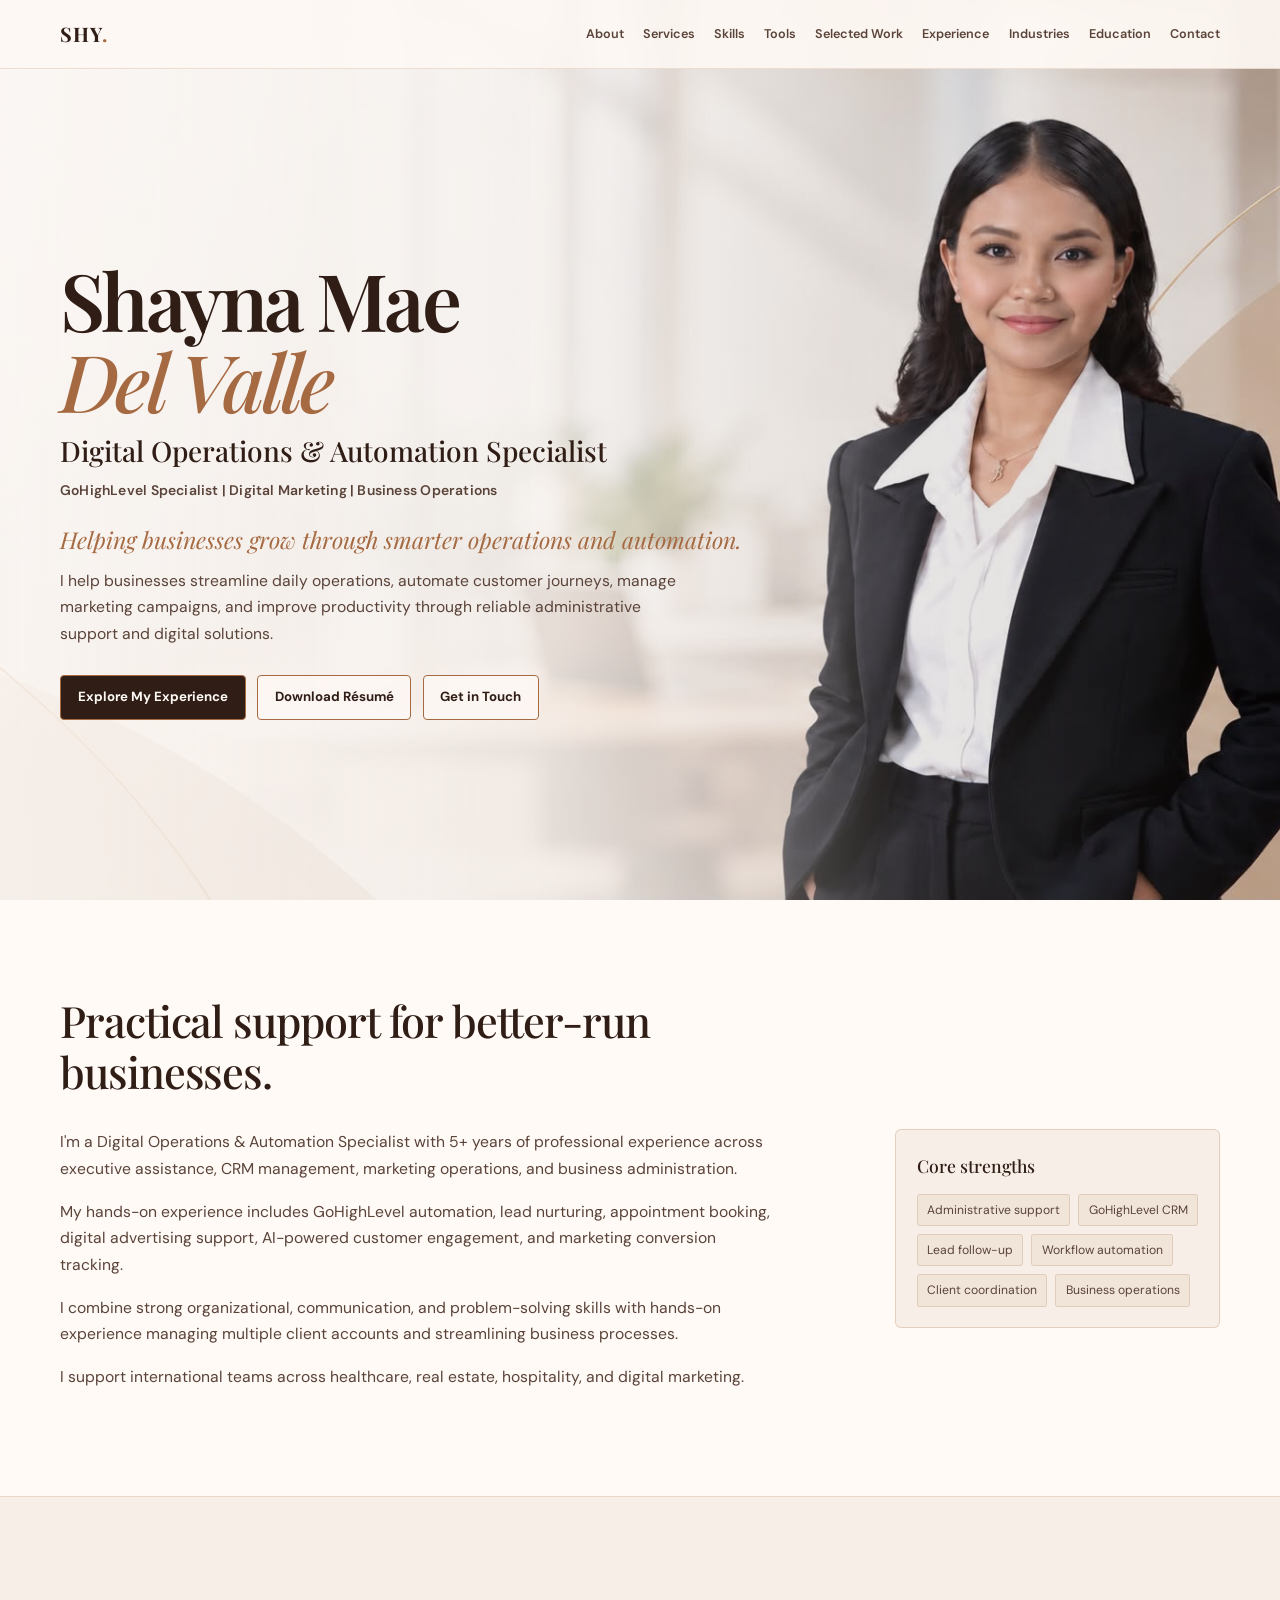
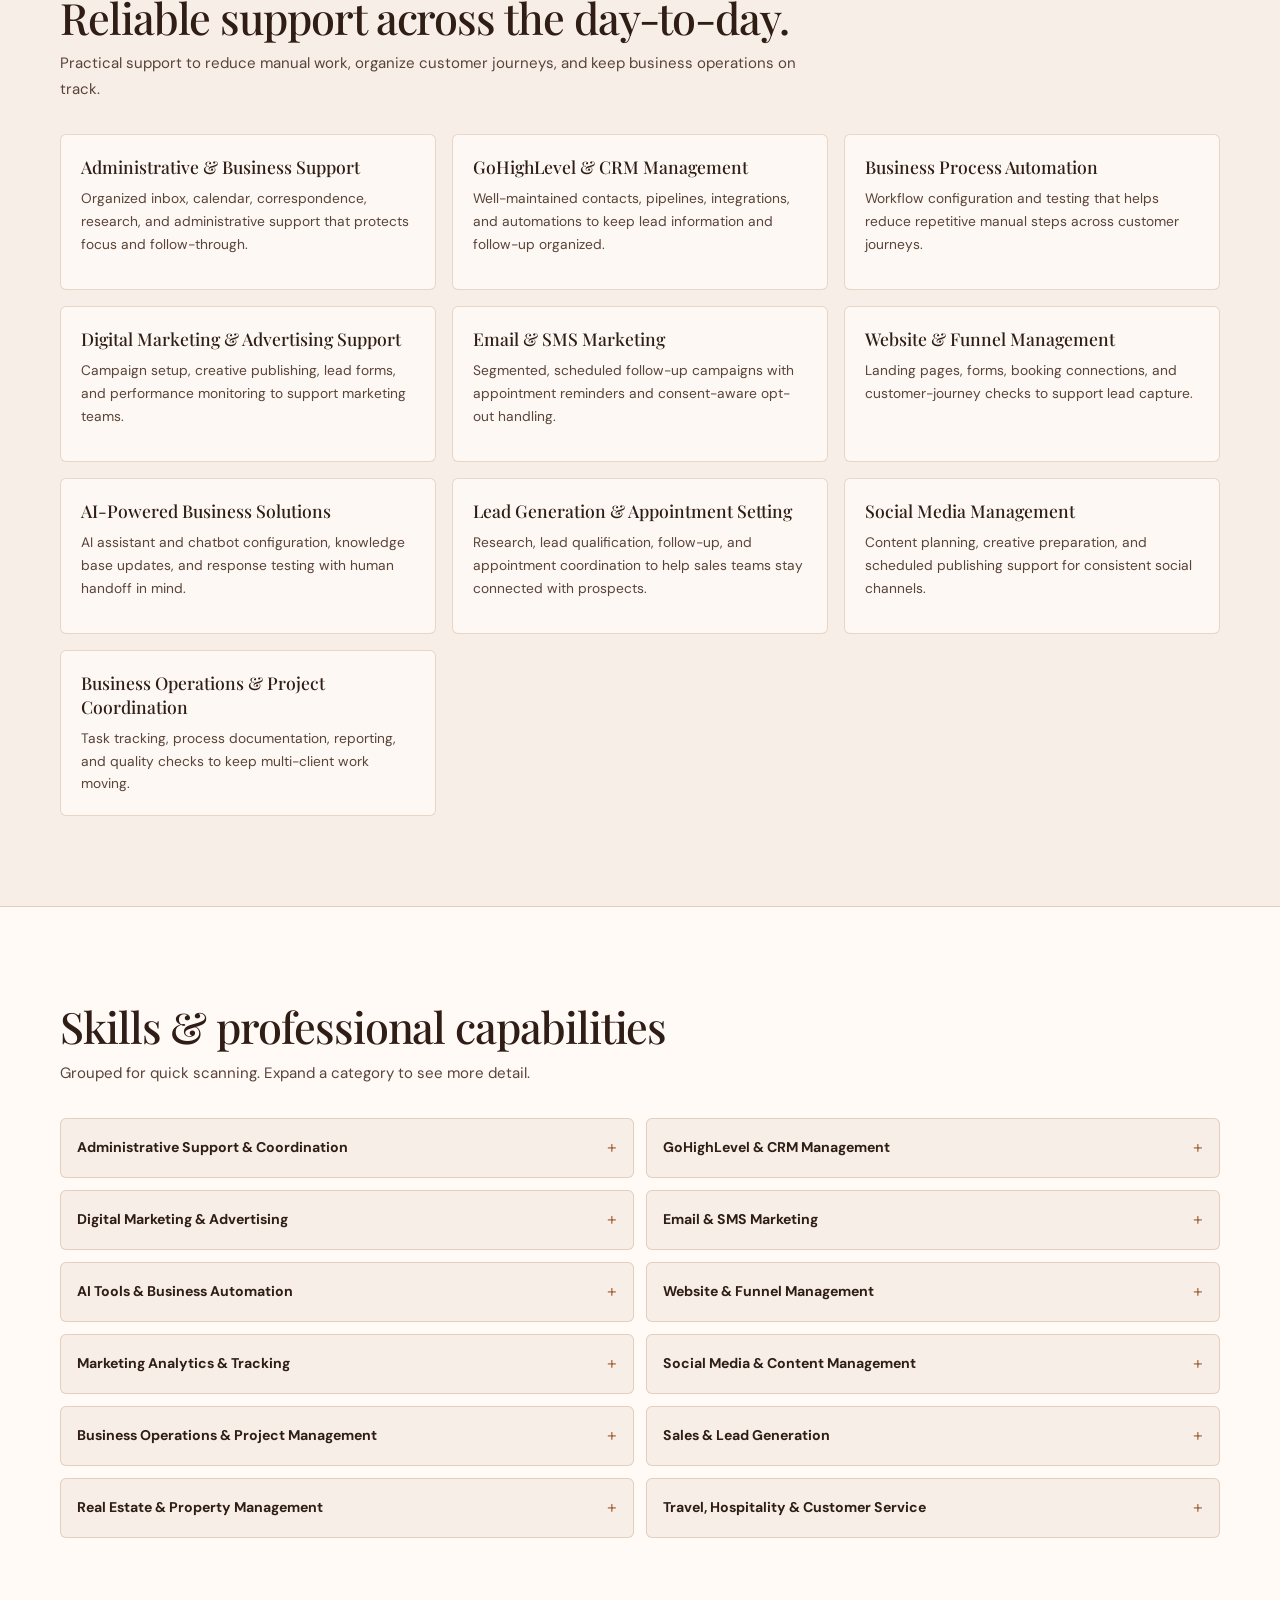
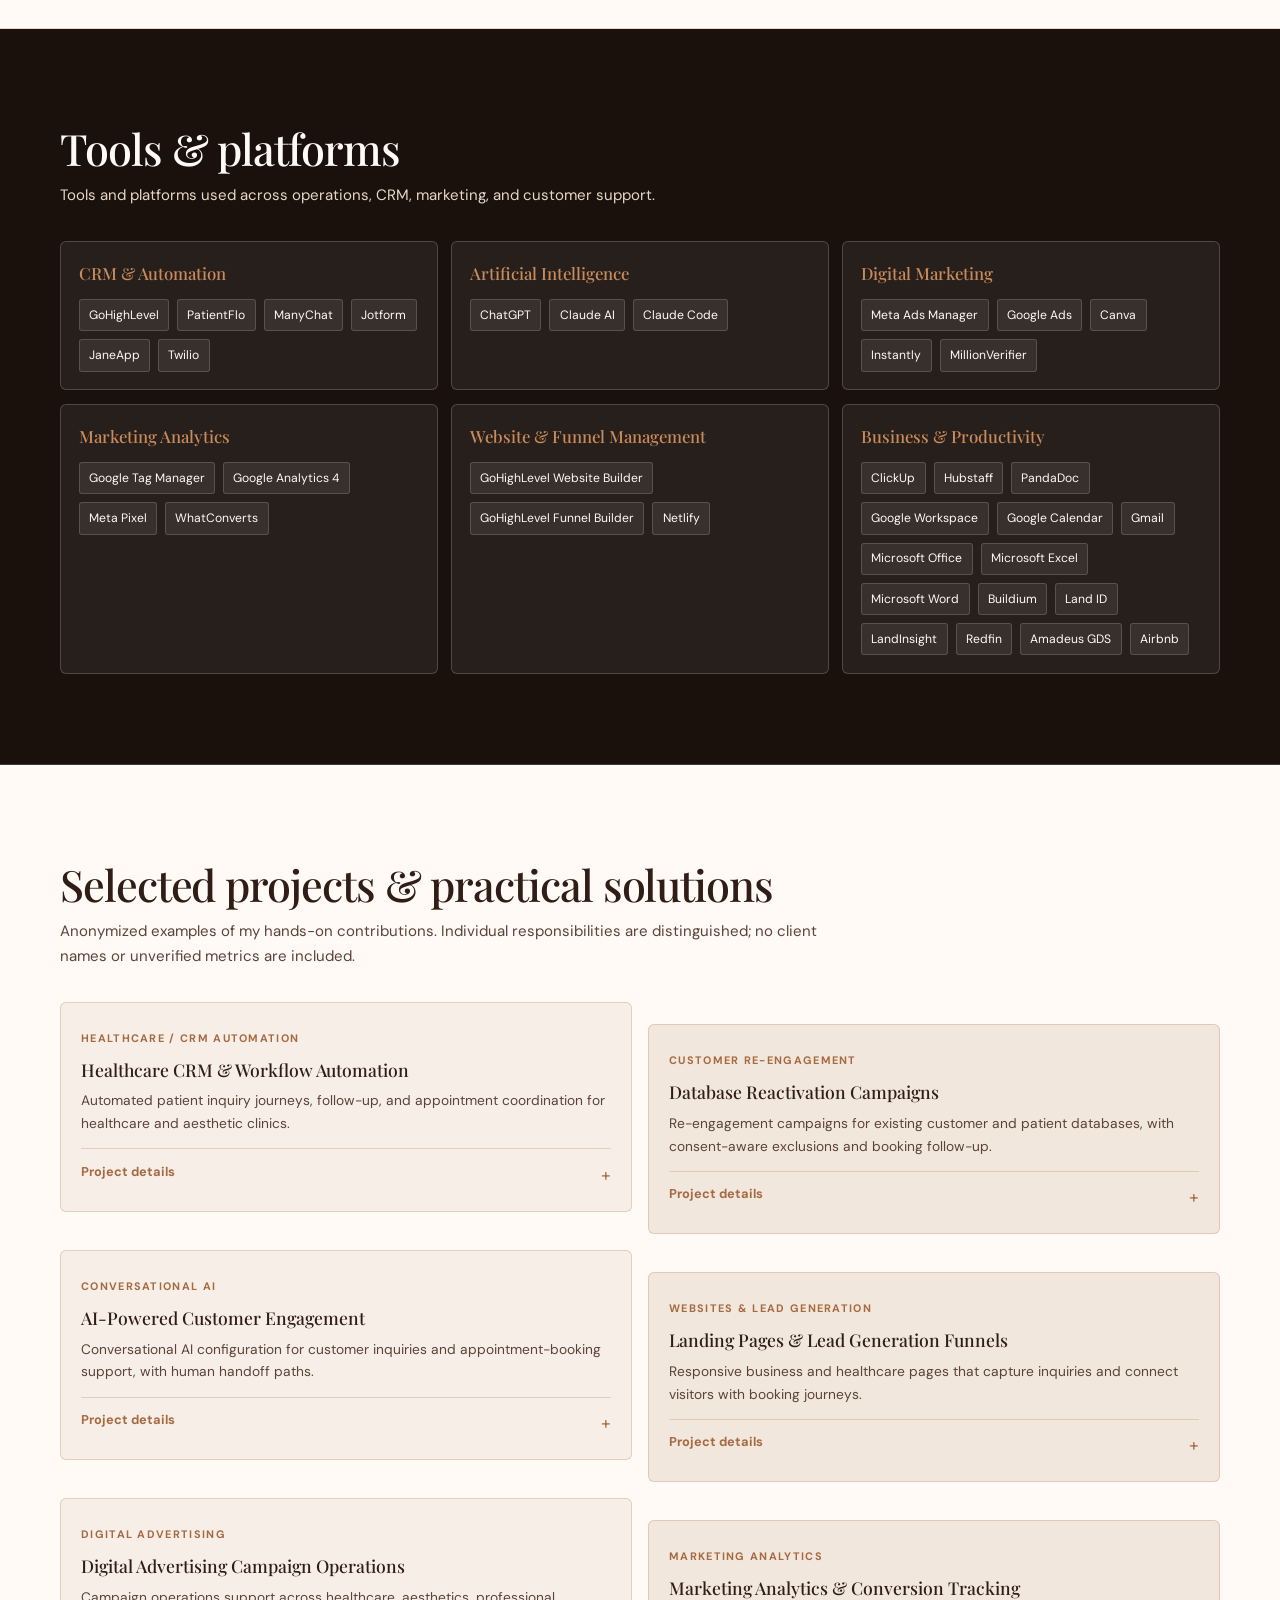
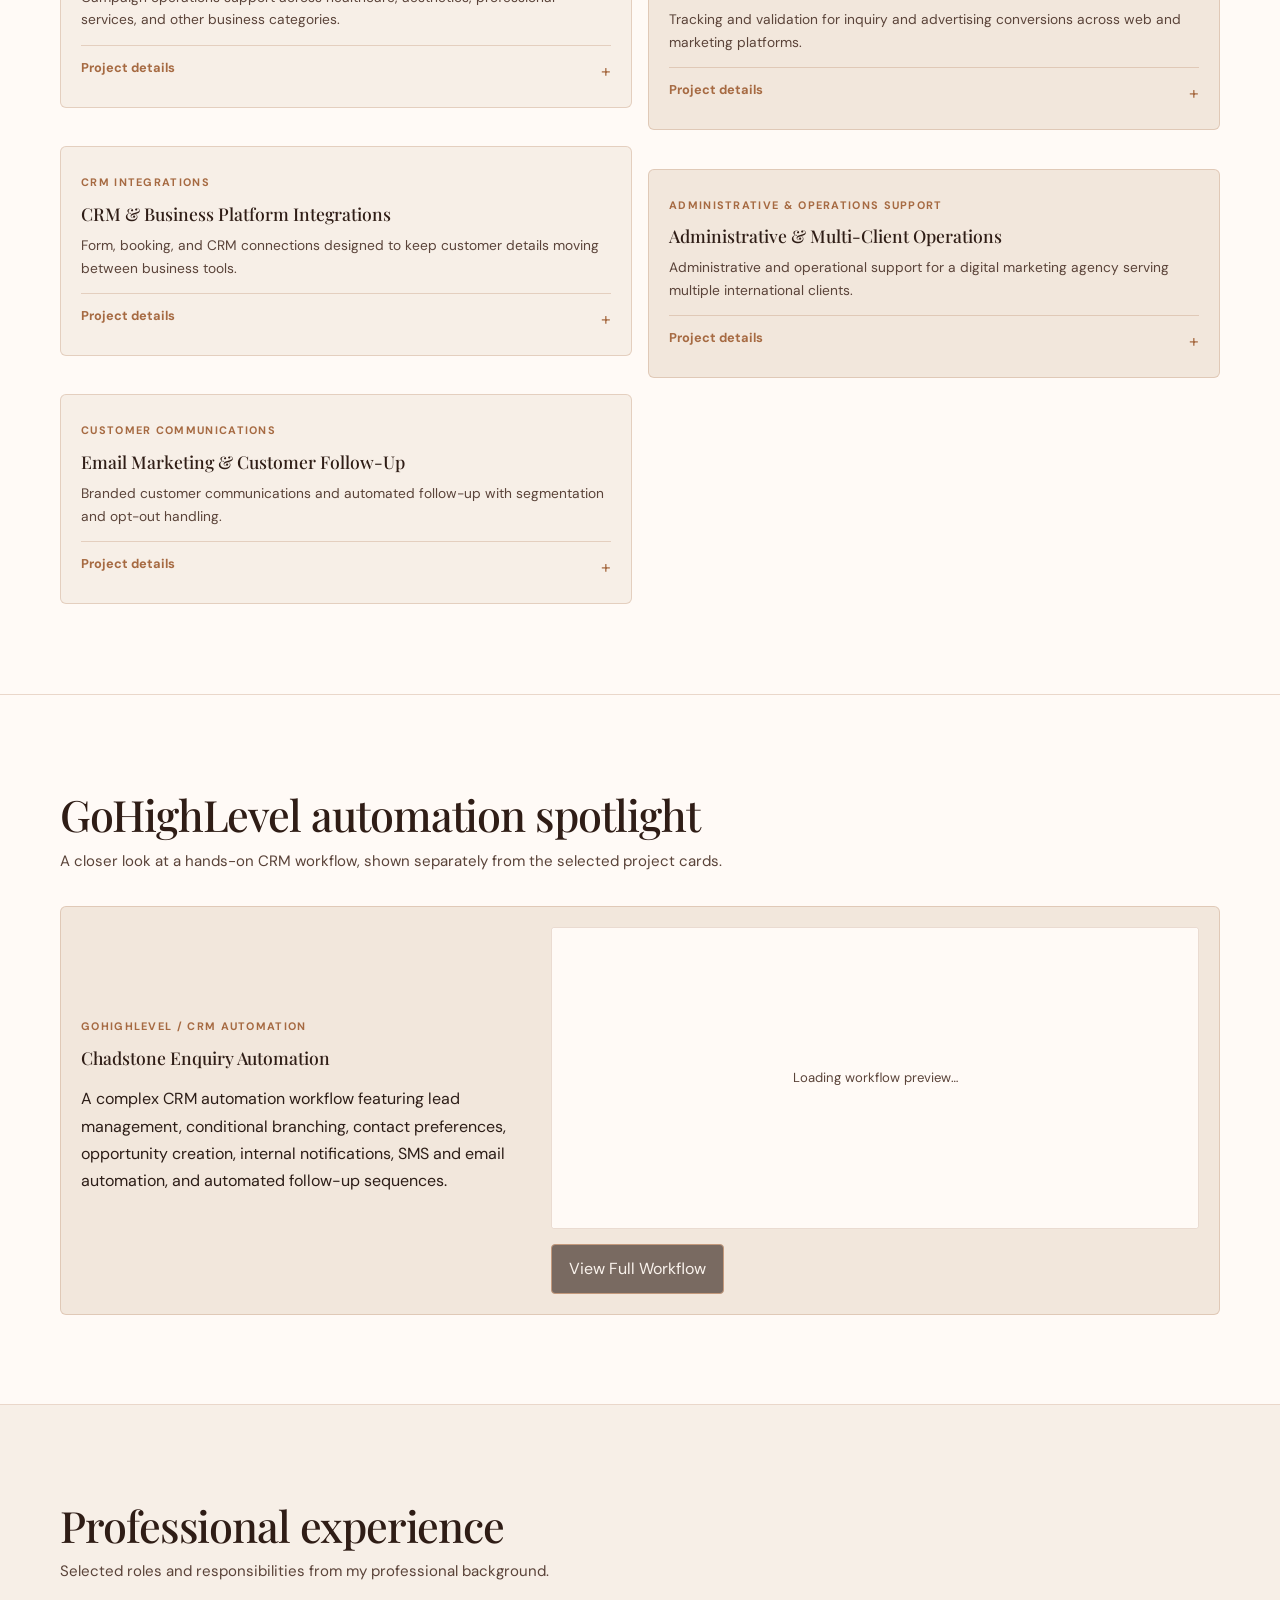
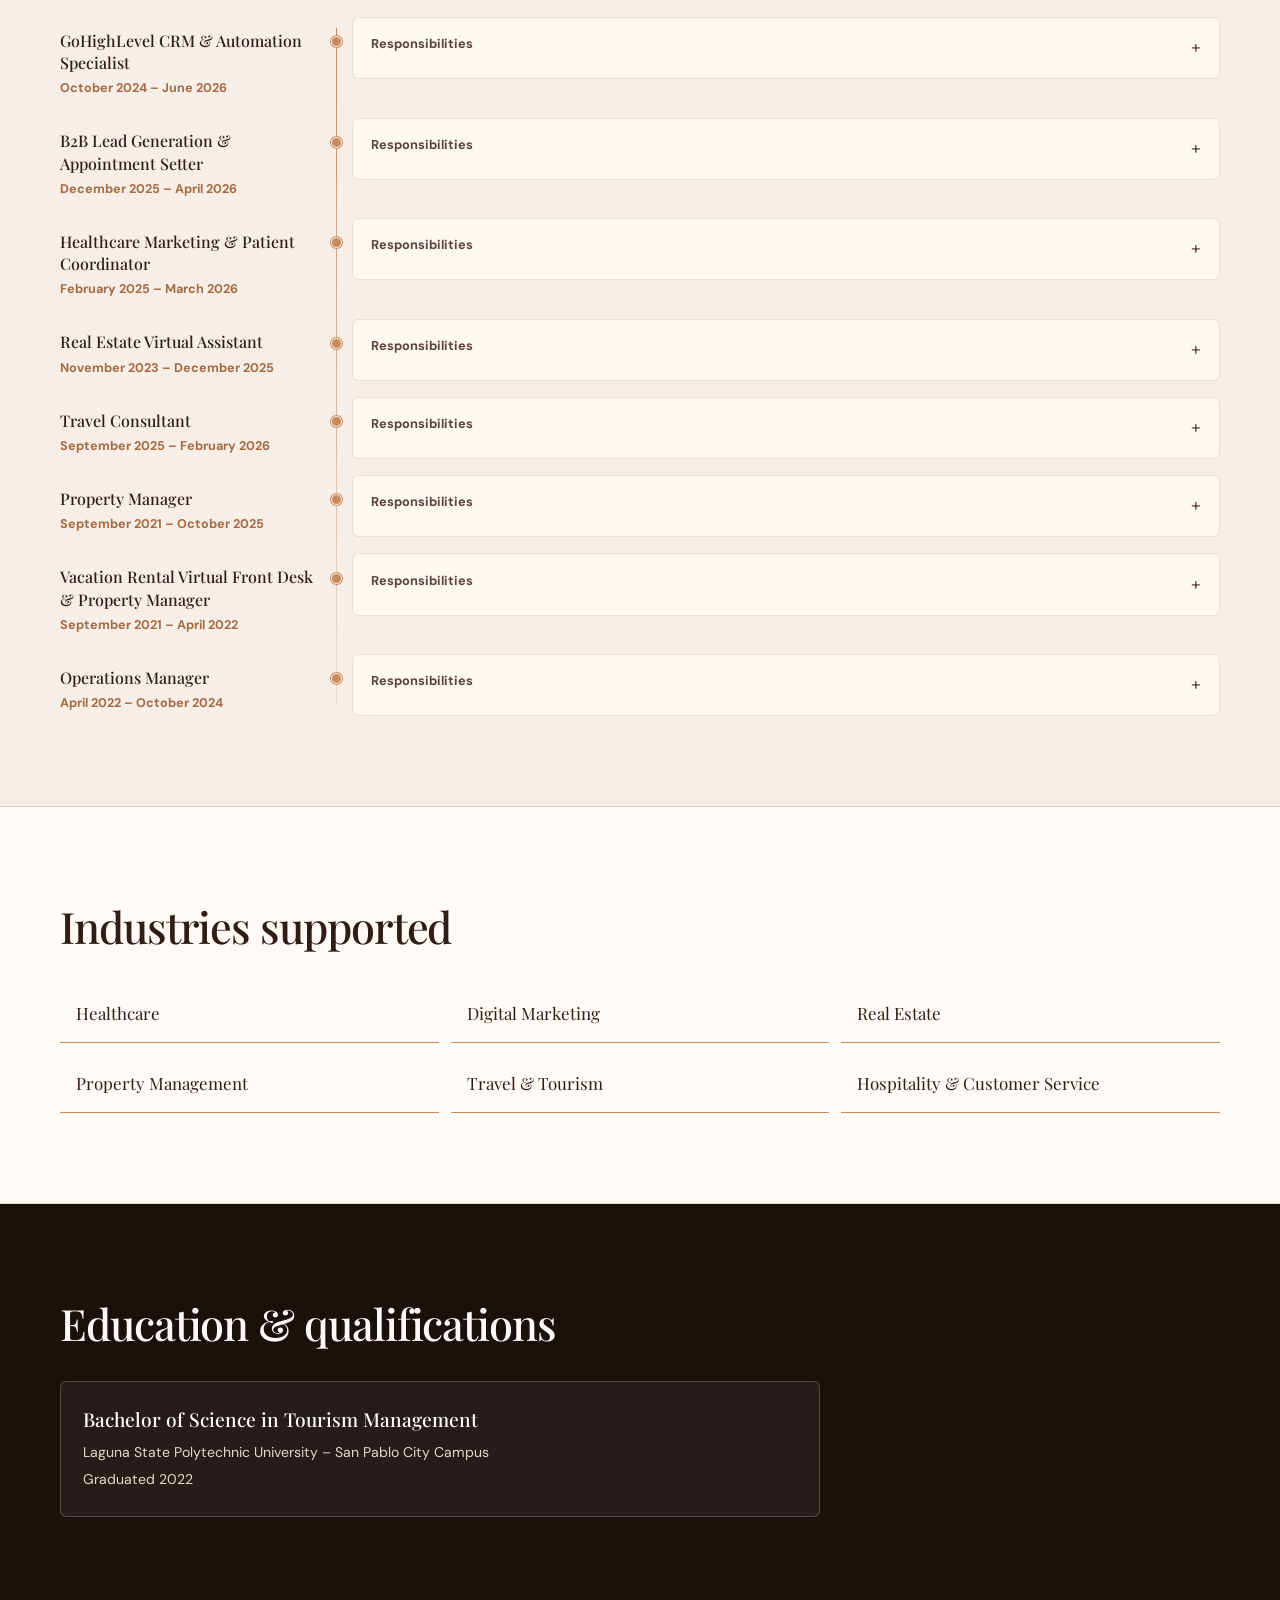
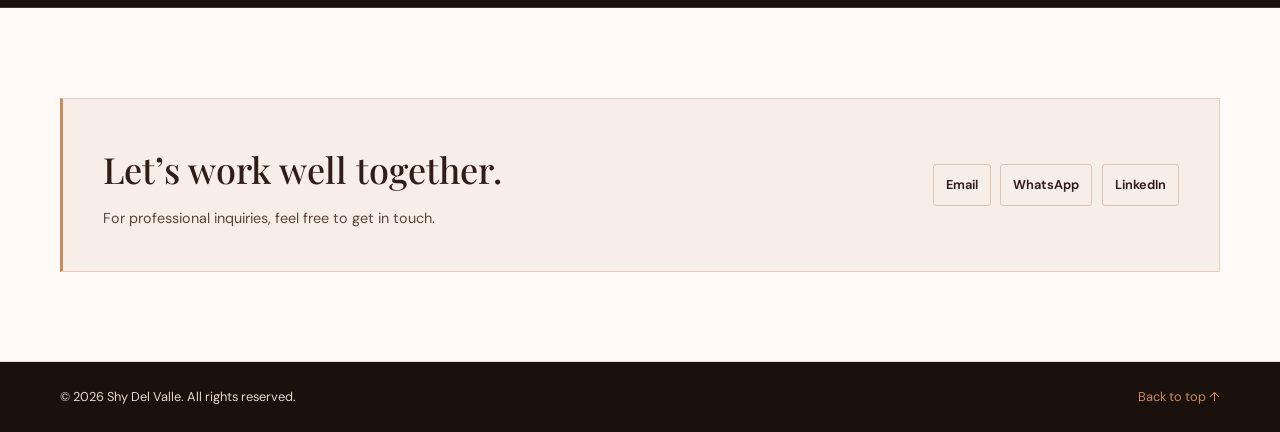
==== commit cf68d1fb: "Add Chadstone workflow showcase Co-authored-by: Copilot <223556219+Copilot@users.noreply.github.com>" ====
--- a/index.html
+++ b/index.html
@@ -445,6 +445,39 @@
             </div>
         </section>
 
+        <section class="page-section">
+            <div class="container">
+                <div class="section-heading">
+                    <h2>GoHighLevel automation spotlight</h2>
+                    <p>A closer look at a hands-on CRM workflow, shown separately from the selected project cards.</p>
+                </div>
+                <article class="project-card workflow-feature-card">
+                    <div class="workflow-feature-copy">
+                        <span class="project-type">GoHighLevel / CRM automation</span>
+                        <h3>Chadstone Enquiry Automation</h3>
+                        <p>A complex CRM automation workflow featuring lead management, conditional branching, contact preferences, opportunity creation, internal notifications, SMS and email automation, and automated follow-up sequences.</p>
+                    </div>
+                    <div class="workflow-feature-preview">
+                        <div class="workflow-preview">
+                            <div class="workflow-preview__viewport">
+                                <iframe
+                                    id="workflow-preview-viewer"
+                                    class="workflow-viewer workflow-viewer--preview"
+                                    title="Compact preview of the Chadstone Enquiry Automation workflow"
+                                    loading="lazy"
+                                    referrerpolicy="no-referrer"
+                                ></iframe>
+                                <p class="workflow-preview__status" id="workflow-preview-status" role="status">Loading workflow preview…</p>
+                            </div>
+                        </div>
+                        <div class="workflow-actions">
+                            <button class="button button-primary workflow-open" id="workflow-open" type="button" disabled>View Full Workflow</button>
+                        </div>
+                    </div>
+                </article>
+            </div>
+        </section>
+
         <section class="page-section" id="experience">
             <div class="container">
                 <div class="section-heading">
@@ -540,6 +573,26 @@
             <a href="#home">Back to top ↑</a>
         </div>
     </footer>
+    <div class="workflow-modal" id="workflow-modal" role="dialog" aria-modal="true" aria-labelledby="workflow-modal-title" hidden>
+        <div class="workflow-modal__toolbar">
+            <h2 id="workflow-modal-title">Chadstone Enquiry Automation</h2>
+            <div class="workflow-modal__controls" aria-label="Workflow viewer controls">
+                <button class="workflow-control" type="button" data-workflow-action="zoom-out" aria-label="Zoom out" title="Zoom out">−</button>
+                <button class="workflow-control" type="button" data-workflow-action="zoom-in" aria-label="Zoom in" title="Zoom in">+</button>
+                <button class="workflow-control workflow-control--reset" type="button" data-workflow-action="reset" aria-label="Reset view" title="Reset view">Reset</button>
+                <button class="workflow-control workflow-control--close" type="button" data-workflow-action="close" aria-label="Close workflow viewer" title="Close">Close</button>
+            </div>
+        </div>
+        <div class="workflow-modal__canvas">
+            <iframe
+                id="workflow-modal-viewer"
+                class="workflow-viewer workflow-viewer--modal"
+                title="Interactive Chadstone Enquiry Automation workflow"
+                referrerpolicy="no-referrer"
+            ></iframe>
+            <p class="workflow-modal__status" id="workflow-modal-status" role="status">Loading interactive workflow…</p>
+        </div>
+    </div>
     <script>
         document.getElementById('current-year').textContent = new Date().getFullYear();
 
@@ -580,6 +633,148 @@
                 });
             }
         }
+
+        const workflowPreviewFrame = document.getElementById('workflow-preview-viewer');
+        const workflowModalFrame = document.getElementById('workflow-modal-viewer');
+        const workflowStatus = document.getElementById('workflow-preview-status');
+        const workflowModalStatus = document.getElementById('workflow-modal-status');
+        const workflowOpenButton = document.getElementById('workflow-open');
+        const workflowModal = document.getElementById('workflow-modal');
+        const workflowCloseButton = workflowModal.querySelector('[data-workflow-action="close"]');
+        const drawioOrigin = 'https://embed.diagrams.net';
+        const drawioEmbedUrl = `${drawioOrigin}/?embed=1&proto=json&chrome=0&lightbox=1&toolbar=0&spin=Loading+workflow`;
+        const workflowViewbox = { x: 0, y: 0, width: 3370, height: 6510, border: 16 };
+        let workflowXml = '';
+        let previewLoaded = false;
+        let modalLoaded = false;
+
+        function centerWorkflow(frame, bounds) {
+            if (!bounds || !Number.isFinite(bounds.width)) return;
+            const canvas = frame.parentElement;
+            const offset = Math.max(0, (canvas.clientWidth - bounds.width) / 2 - (bounds.x || 0));
+            frame.style.transform = `translateX(${offset}px)`;
+        }
+
+        function sendWorkflowMessage(frame, message) {
+            if (frame.contentWindow) {
+                frame.contentWindow.postMessage(JSON.stringify(message), drawioOrigin);
+            }
+        }
+
+        function showWorkflowError(error) {
+            console.error('Unable to load the Chadstone workflow viewer.', error);
+            workflowStatus.textContent = 'The workflow preview could not be loaded. Please try again later.';
+            workflowStatus.hidden = false;
+            workflowOpenButton.disabled = true;
+        }
+
+        window.addEventListener('message', (event) => {
+            if (event.origin !== drawioOrigin) return;
+            const isPreview = event.source === workflowPreviewFrame.contentWindow;
+            const isModal = event.source === workflowModalFrame.contentWindow;
+            if (!isPreview && !isModal) return;
+
+            let message = event.data;
+            if (typeof message === 'string') {
+                try {
+                    message = JSON.parse(message);
+                } catch (error) {
+                    showWorkflowError(error);
+                    return;
+                }
+            }
+
+            if (message.event === 'init') {
+                const frame = isPreview ? workflowPreviewFrame : workflowModalFrame;
+                sendWorkflowMessage(frame, {
+                    action: 'load',
+                    xml: workflowXml,
+                    viewbox: workflowViewbox,
+                    title: 'Chadstone Enquiry Automation',
+                    zoomEvents: true
+                });
+            } else if (message.event === 'load') {
+                centerWorkflow(isPreview ? workflowPreviewFrame : workflowModalFrame, message.bounds);
+                if (isPreview) {
+                    previewLoaded = true;
+                    workflowStatus.hidden = true;
+                    workflowOpenButton.disabled = false;
+                } else {
+                    modalLoaded = true;
+                    workflowModalStatus.hidden = true;
+                }
+            } else if (message.error) {
+                const error = new Error(message.error);
+                if (isPreview) {
+                    showWorkflowError(error);
+                } else {
+                    console.error('Unable to load the full Chadstone workflow viewer.', error);
+                    workflowModalStatus.textContent = 'The interactive workflow could not be loaded. Close the viewer and try again later.';
+                    workflowModalStatus.hidden = false;
+                }
+            } else if (message.event === 'zoom' || message.event === 'viewbox') {
+                centerWorkflow(isPreview ? workflowPreviewFrame : workflowModalFrame, message.bounds);
+            }
+        });
+
+        fetch('FlowChart.drawio')
+            .then((response) => {
+                if (!response.ok) throw new Error(`Workflow source request failed (${response.status}).`);
+                return response.text();
+            })
+            .then((xml) => {
+                if (!xml.includes('<mxfile')) throw new Error('The workflow source is not a valid Draw.io file.');
+                workflowXml = xml;
+                workflowPreviewFrame.src = drawioEmbedUrl;
+            })
+            .catch(showWorkflowError);
+
+        function openWorkflow() {
+            if (!previewLoaded) return;
+            workflowModal.hidden = false;
+            document.body.classList.add('workflow-modal-open');
+            if (!workflowModalFrame.src) {
+                workflowModalFrame.src = drawioEmbedUrl;
+            } else if (modalLoaded) {
+                requestAnimationFrame(() => sendWorkflowMessage(workflowModalFrame, { action: 'viewbox', viewbox: workflowViewbox }));
+            }
+            workflowCloseButton.focus();
+        }
+
+        function closeWorkflow() {
+            if (workflowModal.hidden) return;
+            workflowModal.hidden = true;
+            document.body.classList.remove('workflow-modal-open');
+            workflowOpenButton.focus();
+        }
+
+        workflowOpenButton.addEventListener('click', openWorkflow);
+        workflowModal.addEventListener('click', (event) => {
+            if (event.target === workflowModal) closeWorkflow();
+        });
+        workflowModal.querySelectorAll('[data-workflow-action]').forEach((button) => {
+            button.addEventListener('click', () => {
+                const action = button.dataset.workflowAction;
+                if (action === 'close') {
+                    closeWorkflow();
+                } else if (action === 'reset') {
+                    sendWorkflowMessage(workflowModalFrame, { action: 'viewbox', viewbox: workflowViewbox });
+                } else {
+                    sendWorkflowMessage(workflowModalFrame, {
+                        action: 'invokeAction',
+                        actionName: action === 'zoom-in' ? 'zoomIn' : 'zoomOut'
+                    });
+                }
+            });
+        });
+        document.addEventListener('keydown', (event) => {
+            if (event.key === 'Escape' && !workflowModal.hidden) closeWorkflow();
+        });
+        window.addEventListener('resize', () => {
+            if (!workflowModal.hidden && modalLoaded) {
+                sendWorkflowMessage(workflowModalFrame, { action: 'viewbox', viewbox: workflowViewbox });
+            }
+        });
     </script>
 </body>
 </html>
--- a/portfolio.css
+++ b/portfolio.css
@@ -584,6 +584,204 @@
     color: var(--dark-text);
 }
 
+.workflow-feature-card {
+    display: grid;
+    grid-template-columns: minmax(0, 0.8fr) minmax(0, 1.2fr);
+    gap: clamp(1.2rem, 3vw, 2.4rem);
+    align-items: center;
+    background: var(--cream);
+}
+
+.workflow-feature-preview {
+    min-width: 0;
+}
+
+.workflow-preview {
+    overflow: hidden;
+    border: 1px solid var(--line);
+    border-radius: 4px;
+    background: #fff;
+}
+
+.workflow-preview__viewport {
+    position: relative;
+    height: 300px;
+    overflow: hidden;
+    background: #fff;
+}
+
+.workflow-viewer {
+    display: block;
+    width: 100%;
+    height: 100%;
+    border: 0;
+    pointer-events: none;
+}
+
+.workflow-preview__status {
+    position: absolute;
+    inset: 0;
+    display: grid;
+    place-items: center;
+    margin: 0;
+    padding: 1rem;
+    background: rgba(255, 250, 246, 0.94);
+    color: var(--secondary-text);
+    font-size: 0.82rem;
+    text-align: center;
+}
+
+.workflow-preview__status[hidden] {
+    display: none;
+}
+
+.workflow-actions {
+    display: flex;
+    flex-wrap: wrap;
+    align-items: center;
+    gap: 0.8rem 1rem;
+    margin-top: 0.9rem;
+}
+
+.workflow-open {
+    font: inherit;
+    cursor: pointer;
+}
+
+.workflow-open:disabled {
+    cursor: wait;
+    opacity: 0.62;
+}
+
+.workflow-modal {
+    position: fixed;
+    inset: 0;
+    z-index: 1000;
+    display: grid;
+    grid-template-rows: auto minmax(0, 1fr);
+    gap: 0.5rem;
+    padding: clamp(0.5rem, 1.5vw, 1.25rem);
+    background: rgba(26, 17, 13, 0.94);
+    animation: workflow-modal-enter 180ms ease-out;
+}
+
+.workflow-modal[hidden] {
+    display: none !important;
+}
+
+.workflow-modal__toolbar {
+    display: flex;
+    min-height: 54px;
+    align-items: center;
+    gap: 1rem;
+    padding: 0.5rem 0.7rem 0.5rem 1rem;
+    border: 1px solid var(--line);
+    border-radius: 5px;
+    background: var(--ivory);
+}
+
+.workflow-modal__toolbar h2 {
+    margin: 0;
+    color: var(--espresso);
+    font-family: "Playfair Display", Georgia, serif;
+    font-size: clamp(0.95rem, 2vw, 1.2rem);
+    font-weight: 500;
+    line-height: 1.3;
+}
+
+.workflow-modal__controls {
+    display: flex;
+    align-items: center;
+    gap: 0.4rem;
+    margin-left: auto;
+}
+
+.workflow-control {
+    display: inline-flex;
+    min-width: 38px;
+    min-height: 38px;
+    align-items: center;
+    justify-content: center;
+    padding: 0.35rem 0.6rem;
+    border: 1px solid rgba(166, 106, 66, 0.34);
+    border-radius: 3px;
+    background: transparent;
+    color: var(--espresso);
+    cursor: pointer;
+    font: inherit;
+    font-size: 1.1rem;
+    font-weight: 700;
+    transition: background 180ms ease, color 180ms ease, border-color 180ms ease;
+}
+
+.workflow-control:hover {
+    border-color: var(--espresso);
+    background: var(--espresso);
+    color: var(--ivory);
+}
+
+.workflow-control--reset,
+.workflow-control--close {
+    font-size: 0.76rem;
+}
+
+.workflow-control--close {
+    border-color: var(--espresso);
+    background: var(--espresso);
+    color: var(--ivory);
+}
+
+.workflow-control--close:hover {
+    border-color: var(--brown);
+    background: var(--brown);
+}
+
+.workflow-modal__canvas {
+    position: relative;
+    min-width: 0;
+    min-height: 0;
+    overflow: hidden;
+    border: 1px solid var(--line);
+    border-radius: 5px;
+    background: #fff;
+}
+
+.workflow-modal__status {
+    position: absolute;
+    inset: 0;
+    z-index: 1;
+    display: grid;
+    place-items: center;
+    margin: 0;
+    padding: 1rem;
+    background: rgba(255, 250, 246, 0.96);
+    color: var(--secondary-text);
+    font-size: 0.86rem;
+    text-align: center;
+}
+
+.workflow-modal__status[hidden] {
+    display: none;
+}
+
+.workflow-viewer--modal {
+    pointer-events: auto;
+}
+
+body.workflow-modal-open {
+    overflow: hidden;
+}
+
+@keyframes workflow-modal-enter {
+    from {
+        opacity: 0;
+    }
+
+    to {
+        opacity: 1;
+    }
+}
+
 .timeline {
     position: relative;
     display: grid;
@@ -941,6 +1139,40 @@
         flex: 1 1 auto;
         justify-content: center;
     }
+
+    .workflow-preview__viewport {
+        height: 270px;
+    }
+
+    .workflow-modal__toolbar {
+        flex-wrap: wrap;
+        gap: 0.4rem 0.65rem;
+        padding: 0.6rem;
+    }
+
+    .workflow-feature-card {
+        grid-template-columns: 1fr;
+        gap: 1rem;
+    }
+
+    .workflow-modal__toolbar h2 {
+        flex: 1 1 100%;
+    }
+
+    .workflow-modal__controls {
+        gap: 0.25rem;
+    }
+
+    .workflow-control {
+        min-width: 34px;
+        min-height: 34px;
+        padding: 0.25rem 0.45rem;
+    }
+
+    .workflow-control--reset,
+    .workflow-control--close {
+        font-size: 0.7rem;
+    }
 }
 
 @media (max-width: 380px) {
@@ -967,4 +1199,8 @@
         opacity: 1;
         transform: none;
     }
-}
+
+    .workflow-modal {
+        animation: none;
+    }
+}
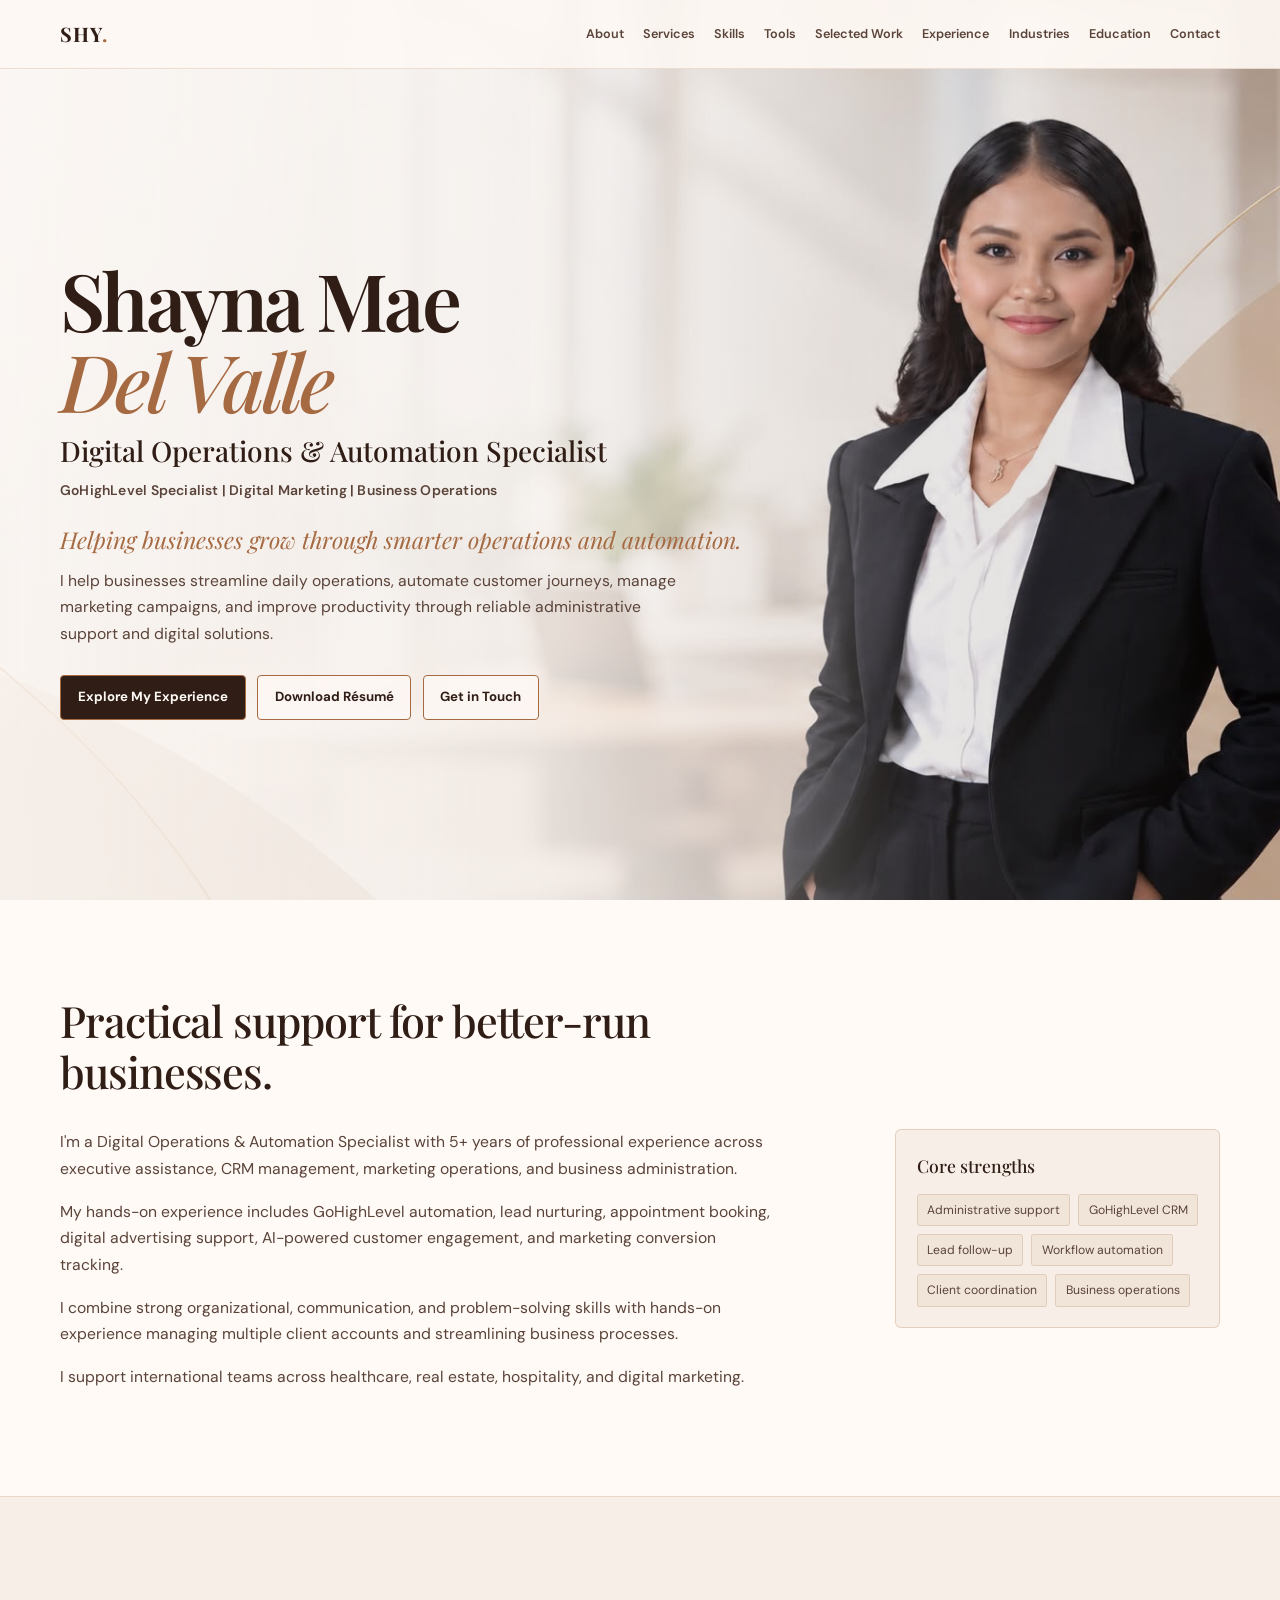
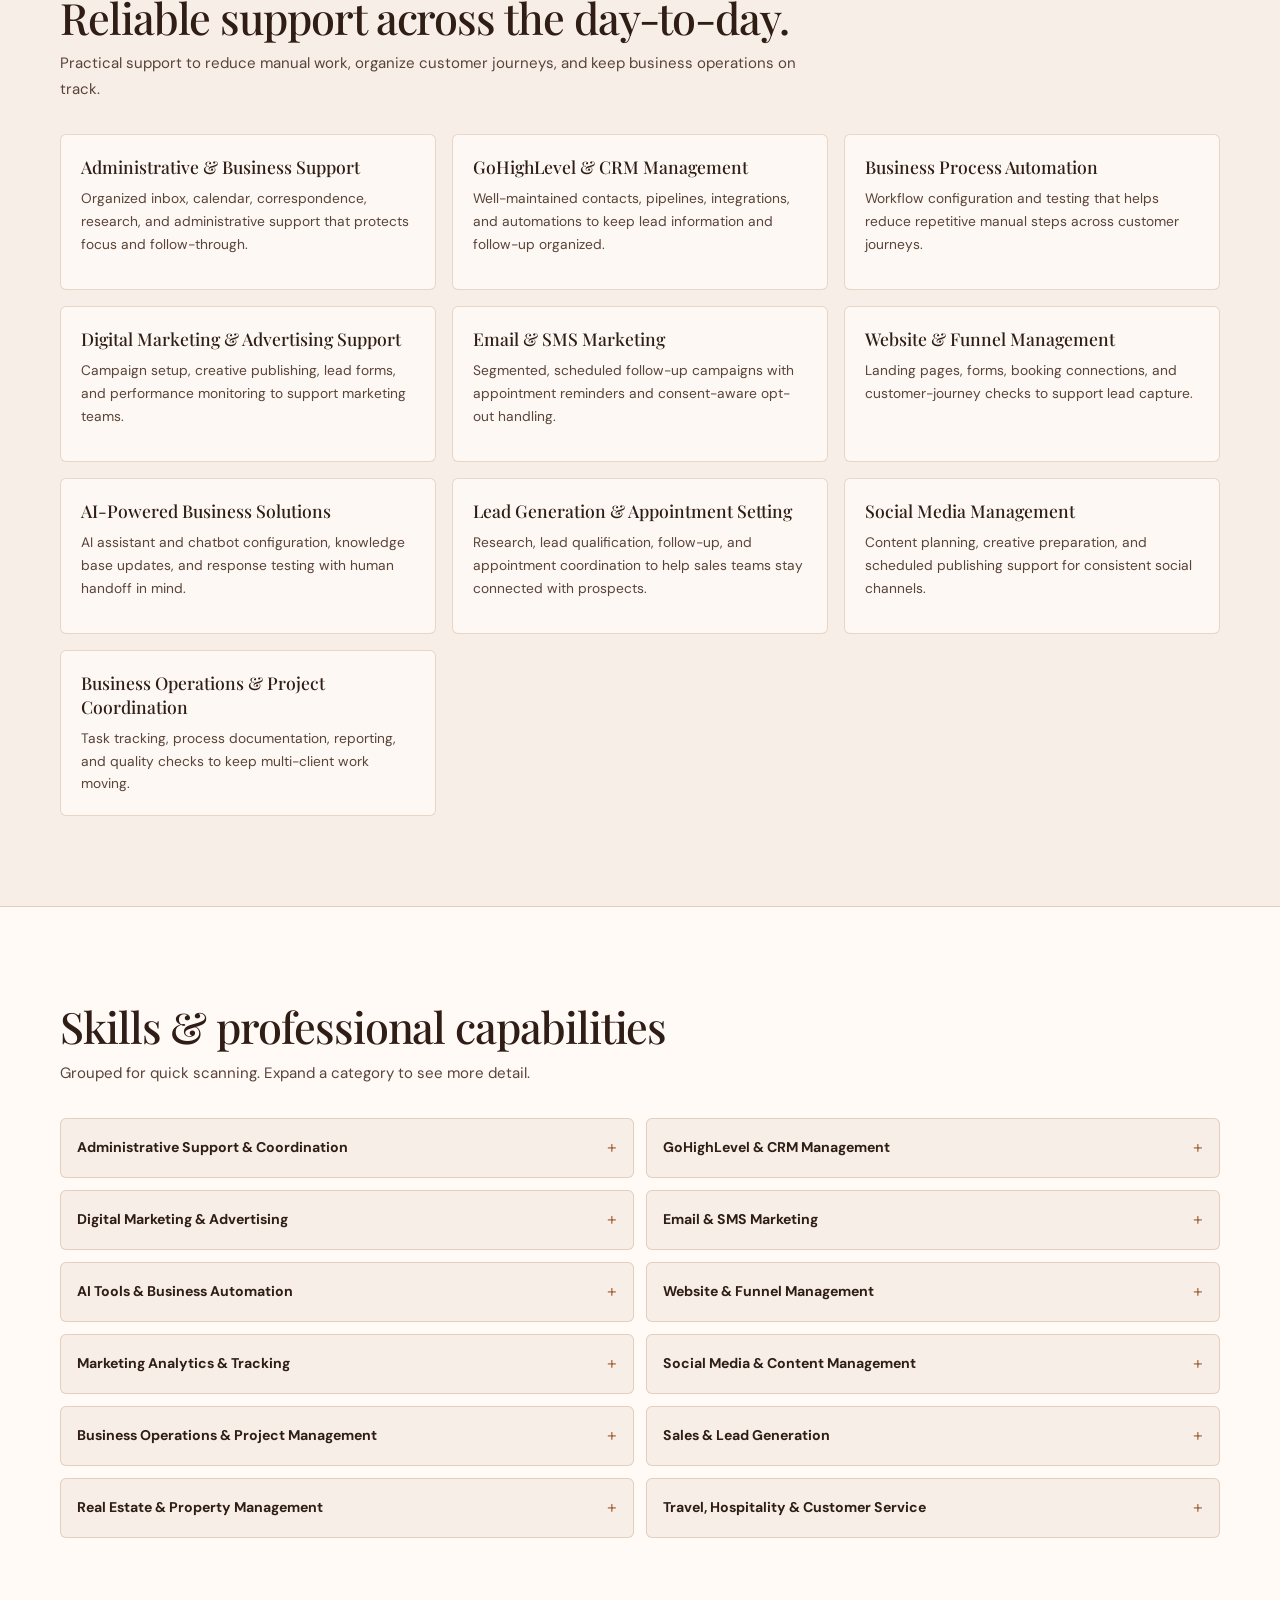
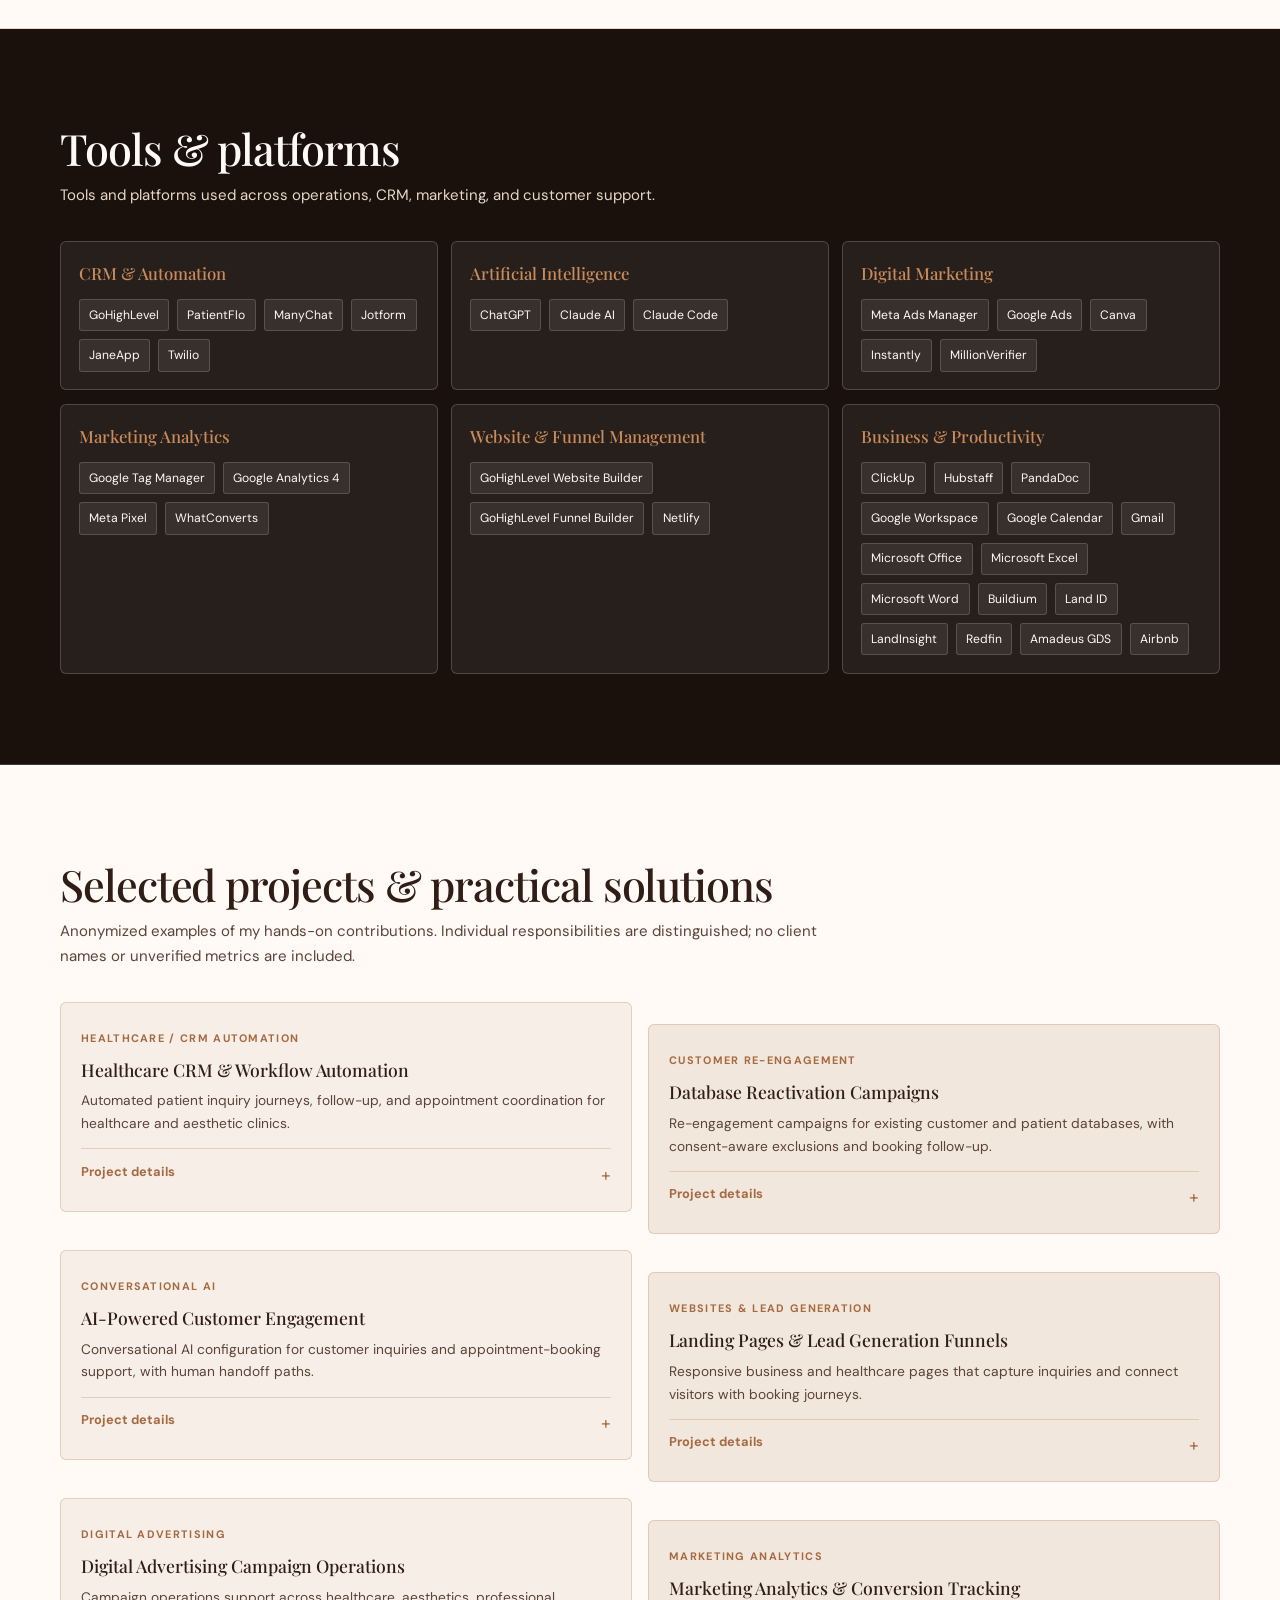
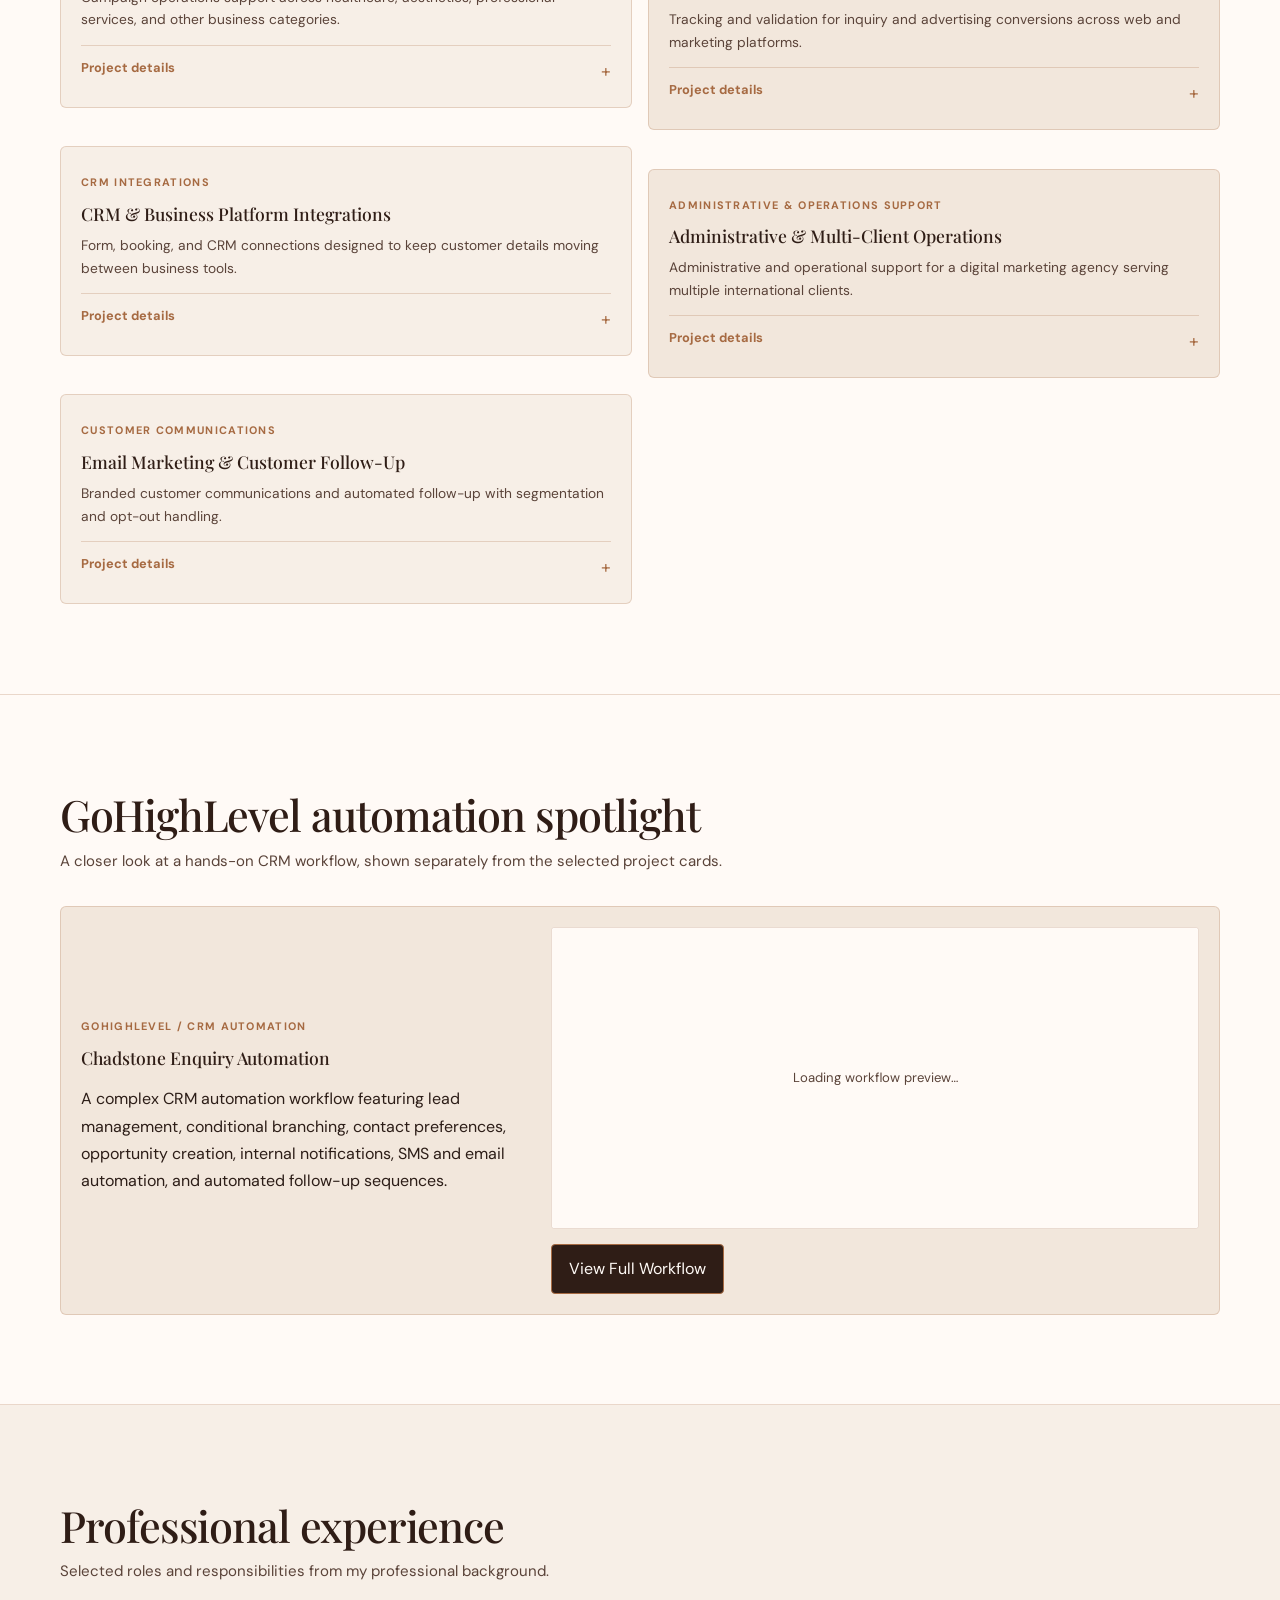
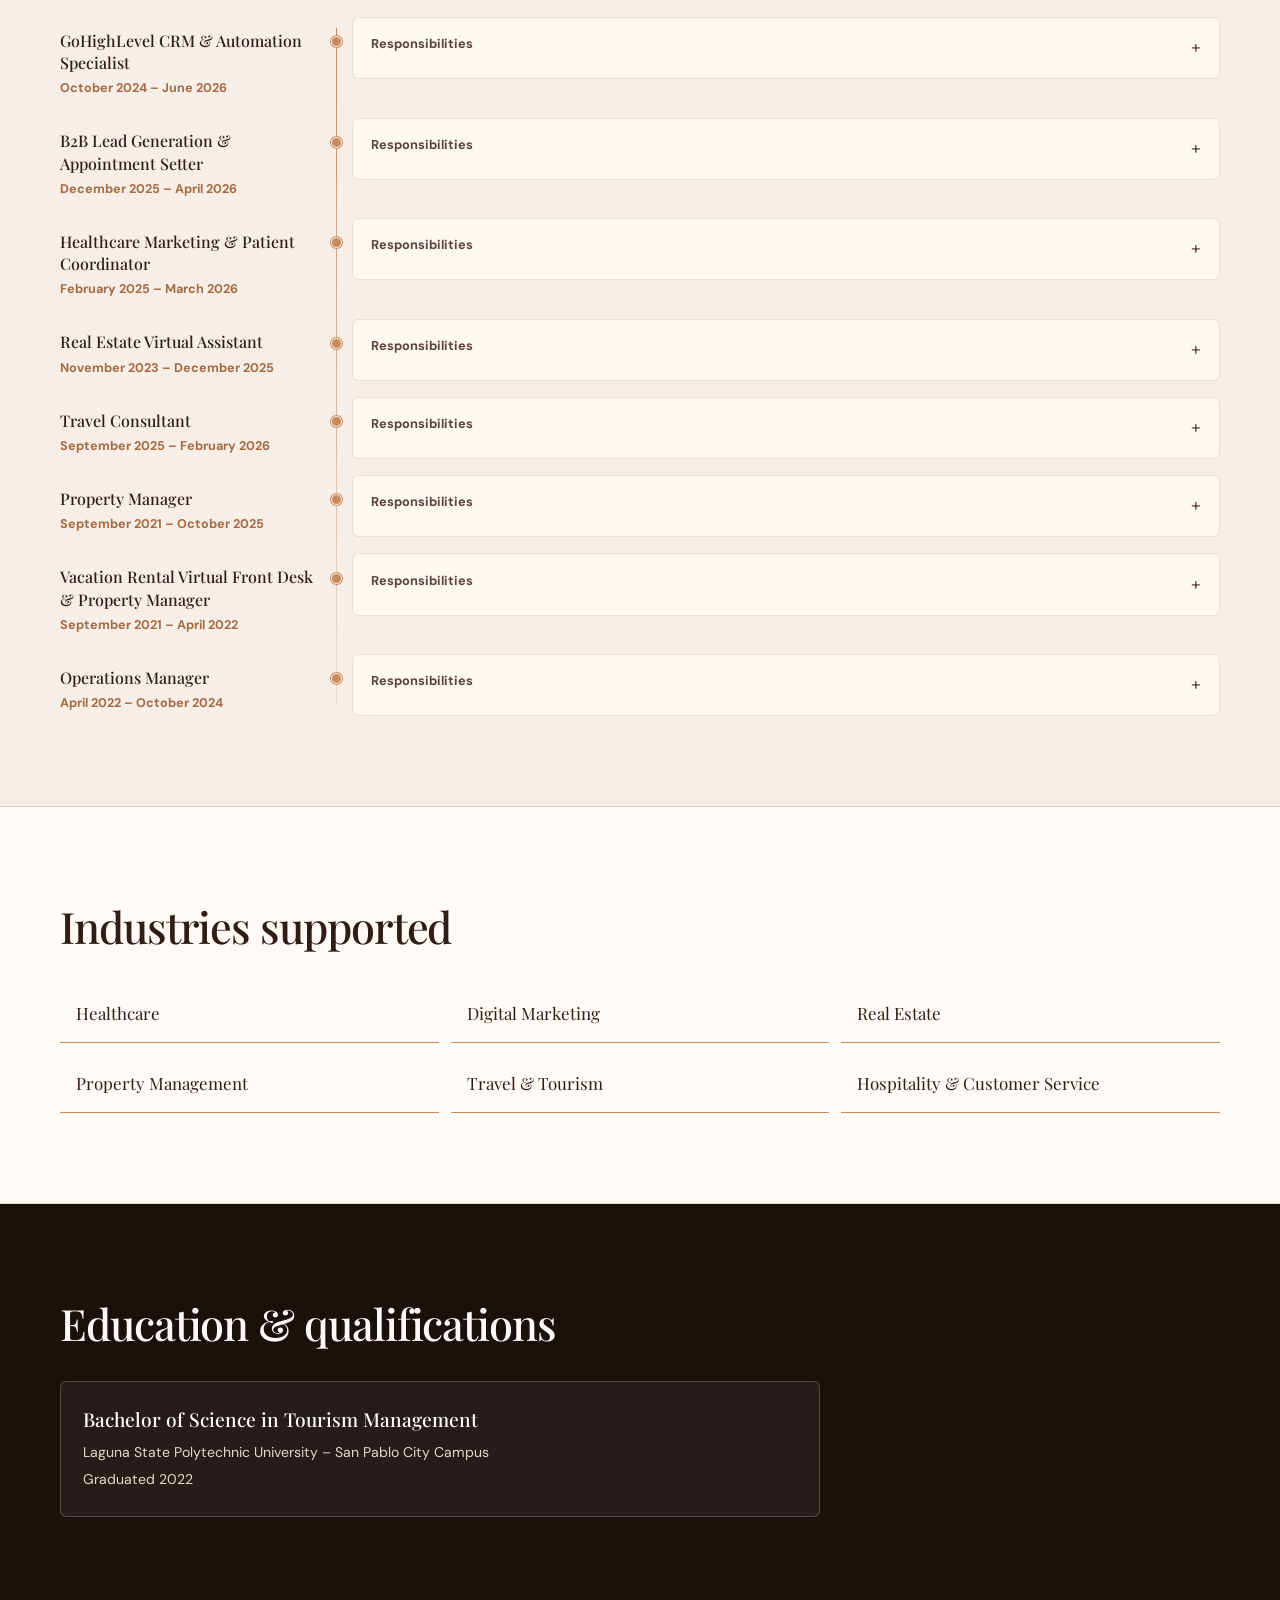
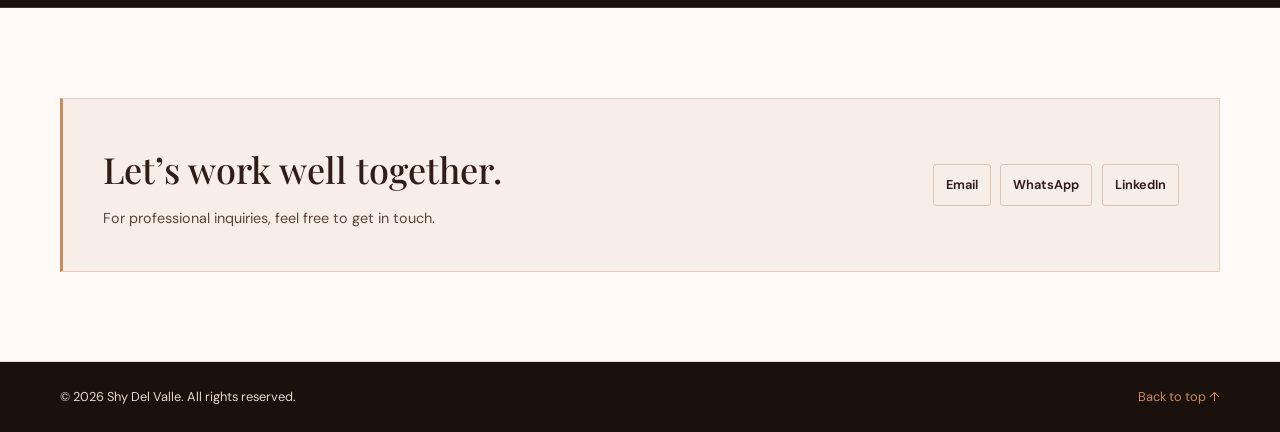
==== commit f97a9479: "Improve workflow loading fallback Co-authored-by: Copilot <223556219+Copilot@users.noreply.github.co" ====
--- a/index.html
+++ b/index.html
@@ -591,6 +591,12 @@
                 referrerpolicy="no-referrer"
             ></iframe>
             <p class="workflow-modal__status" id="workflow-modal-status" role="status">Loading interactive workflow…</p>
+            <div class="workflow-modal__watermark" aria-hidden="true">
+                <span>Shayna</span><span>Shayna</span><span>Shayna</span>
+                <span>Shayna</span><span>Shayna</span><span>Shayna</span>
+                <span>Shayna</span><span>Shayna</span><span>Shayna</span>
+                <span>Shayna</span><span>Shayna</span><span>Shayna</span>
+            </div>
         </div>
     </div>
     <script>
@@ -717,7 +723,7 @@
             }
         });
 
-        fetch('FlowChart.drawio')
+        fetch('FlowChart.drawio?v=c1e6f33')
             .then((response) => {
                 if (!response.ok) throw new Error(`Workflow source request failed (${response.status}).`);
                 return response.text();
@@ -725,6 +731,7 @@
             .then((xml) => {
                 if (!xml.includes('<mxfile')) throw new Error('The workflow source is not a valid Draw.io file.');
                 workflowXml = xml;
+                workflowOpenButton.disabled = false;
                 workflowPreviewFrame.src = drawioEmbedUrl;
             })
             .catch(showWorkflowError);
--- a/portfolio.css
+++ b/portfolio.css
@@ -764,6 +764,31 @@
     display: none;
 }
 
+.workflow-modal__watermark {
+    position: absolute;
+    inset: -18%;
+    z-index: 2;
+    display: grid;
+    grid-template-columns: repeat(3, minmax(0, 1fr));
+    grid-template-rows: repeat(4, minmax(0, 1fr));
+    place-items: center;
+    overflow: hidden;
+    transform: rotate(-24deg);
+    pointer-events: none;
+    user-select: none;
+}
+
+.workflow-modal__watermark span {
+    color: rgba(86, 64, 49, 0.24);
+    font-family: "DM Sans", Arial, sans-serif;
+    font-size: clamp(0.9rem, 2.4vw, 1.6rem);
+    font-weight: 700;
+    letter-spacing: 0.14em;
+    text-transform: uppercase;
+    white-space: nowrap;
+    text-shadow: 0 1px 2px rgba(255, 255, 255, 0.55);
+}
+
 .workflow-viewer--modal {
     pointer-events: auto;
 }
